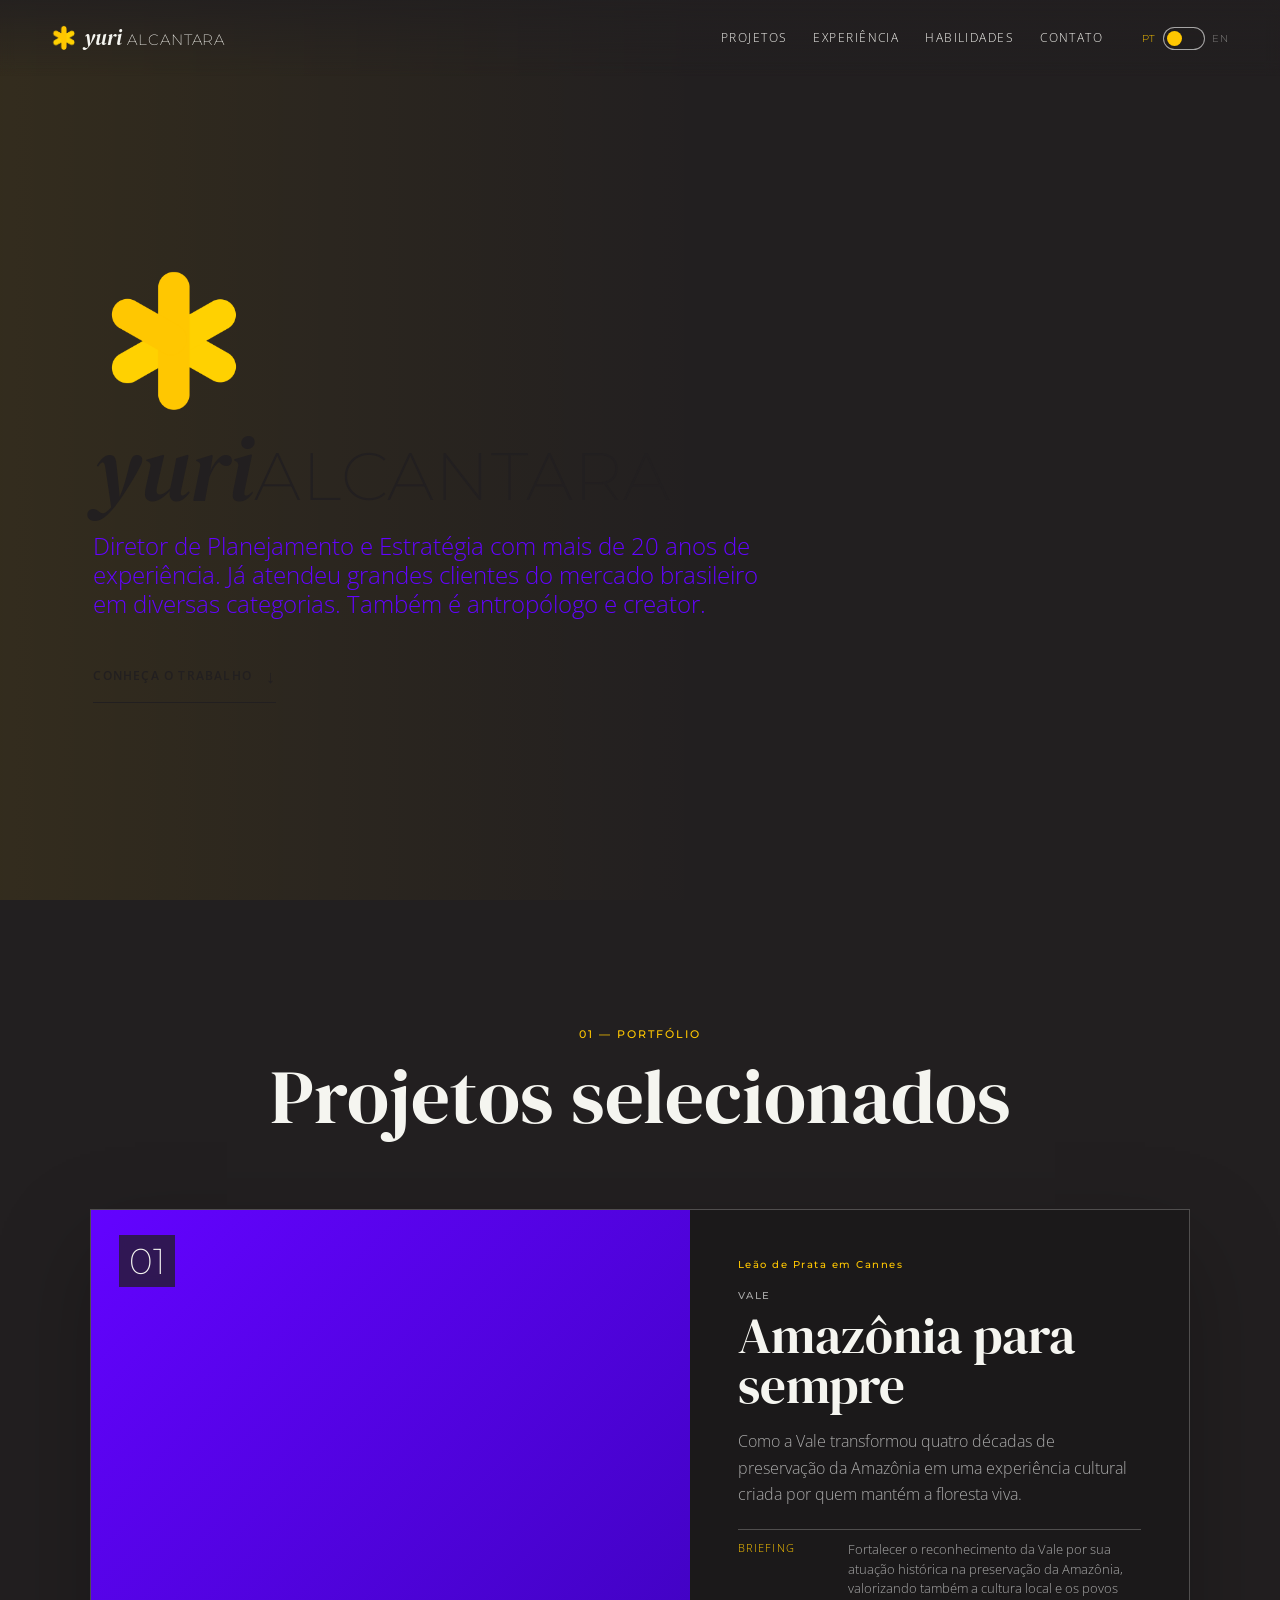
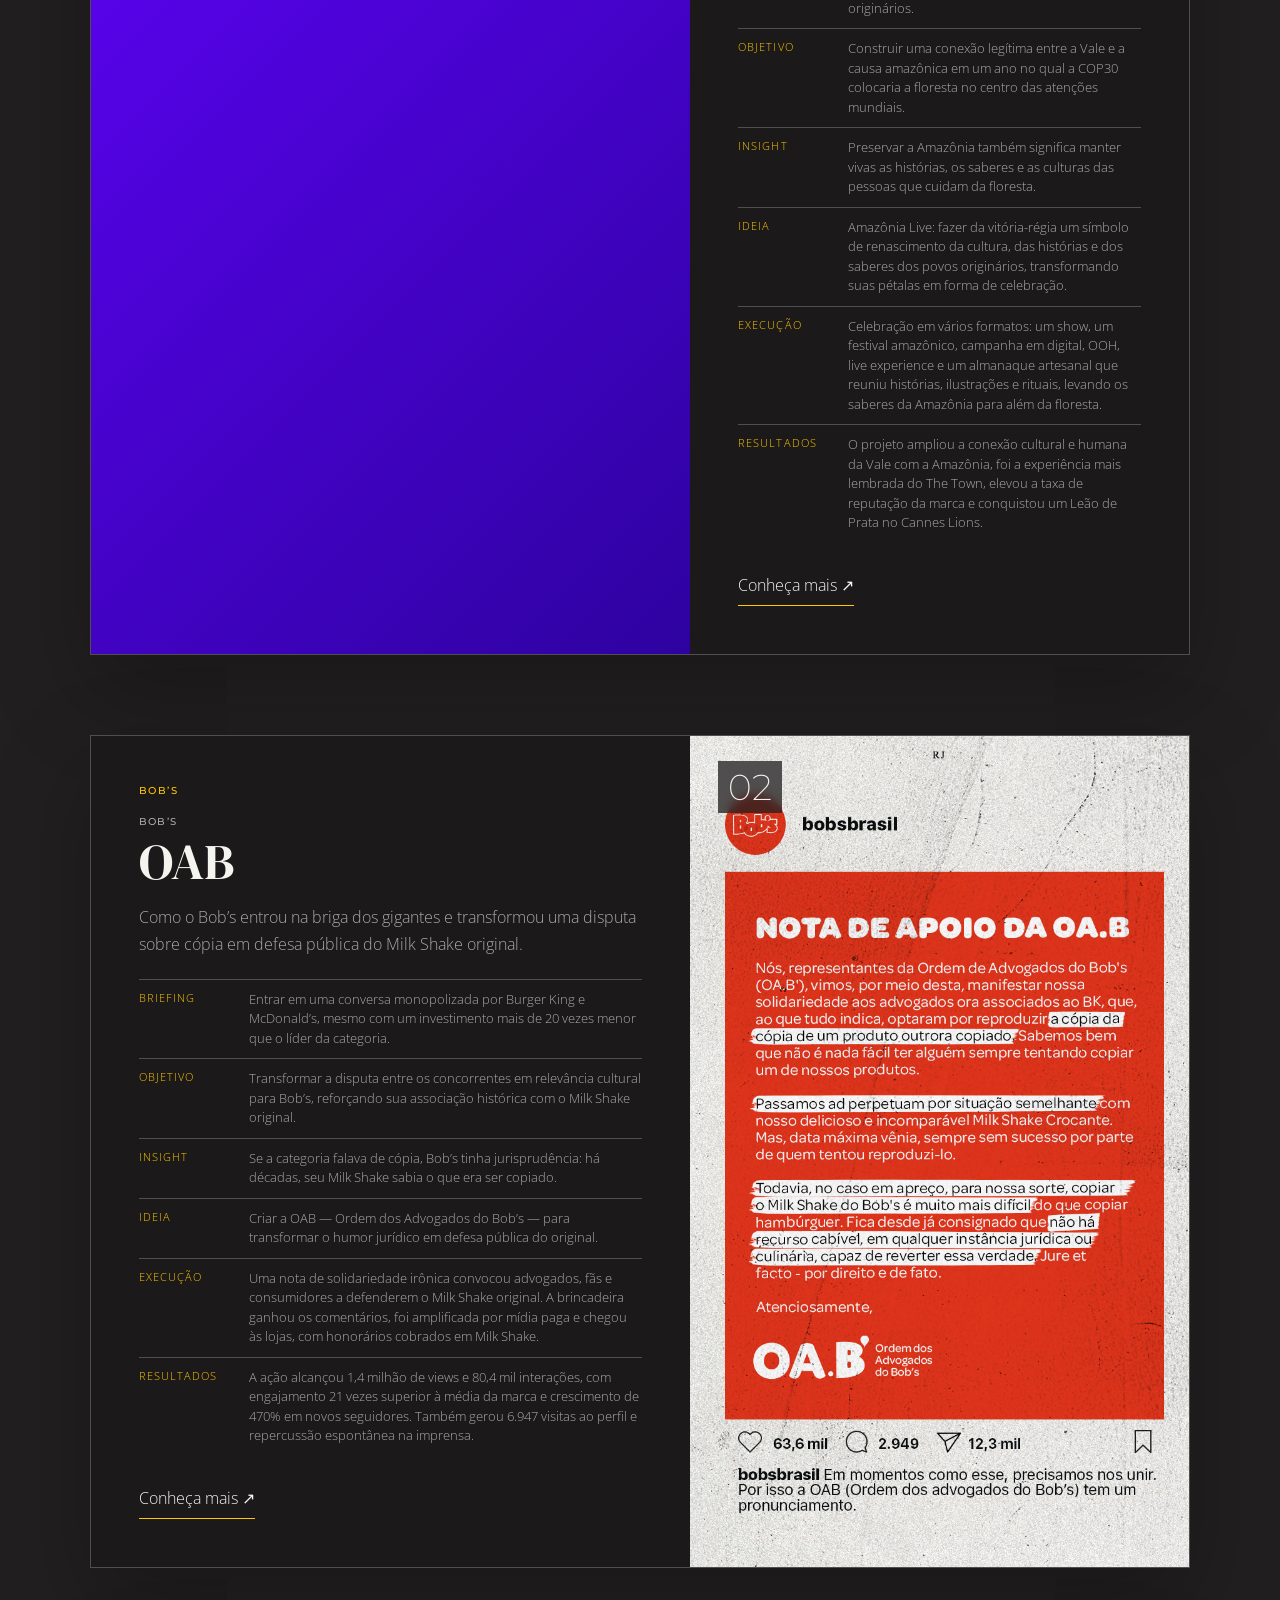
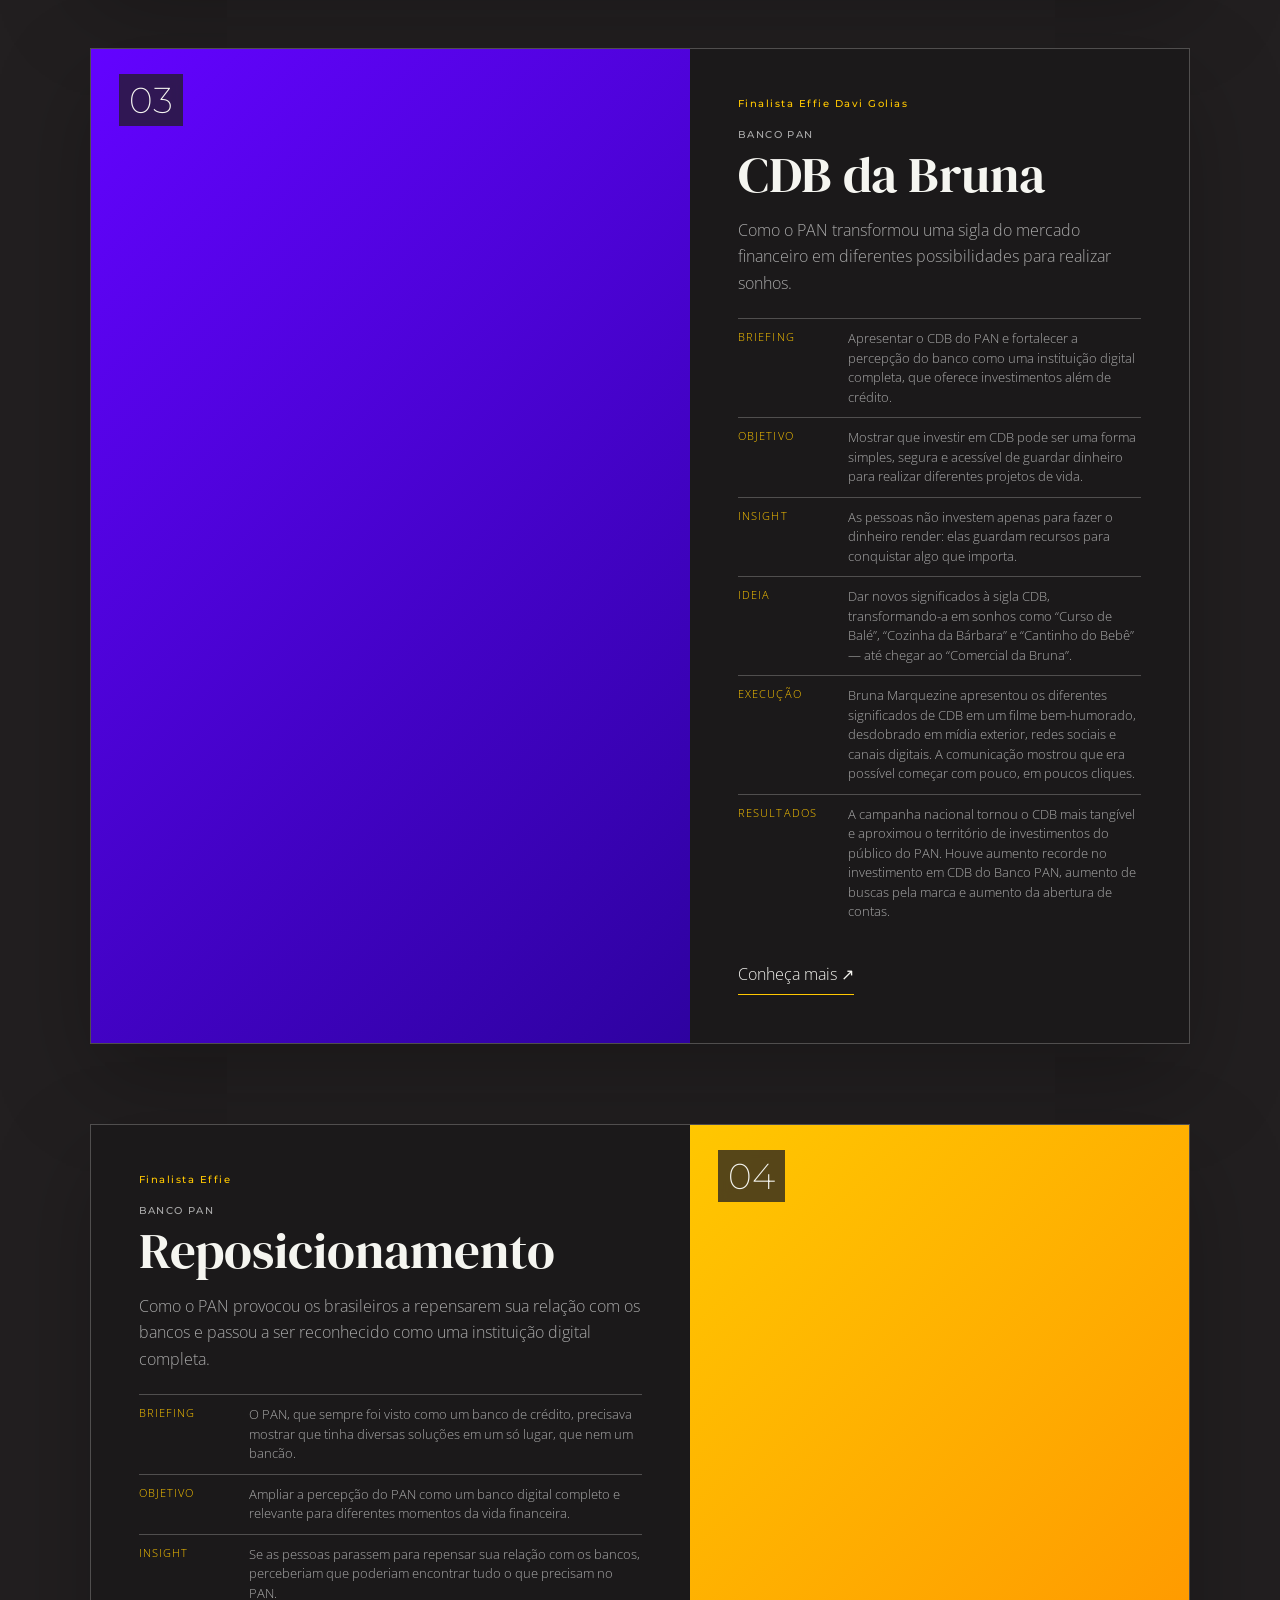
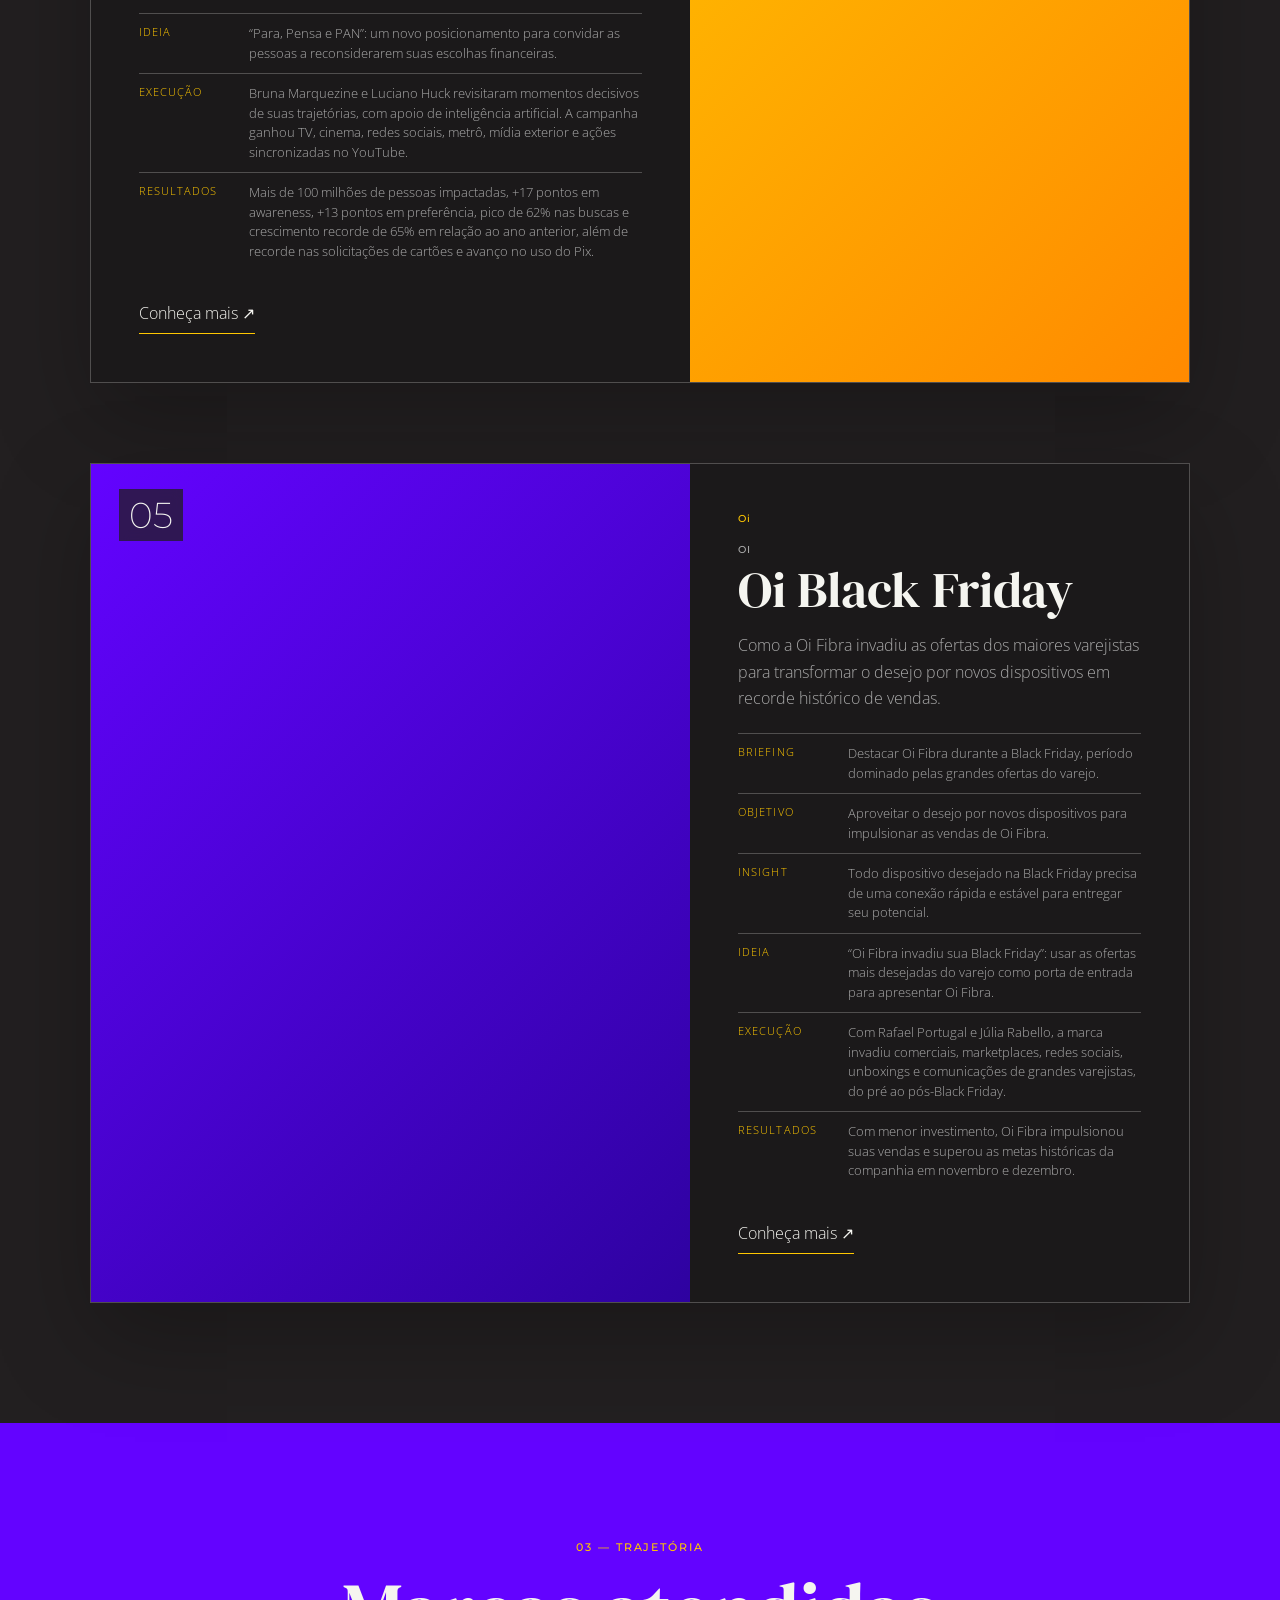
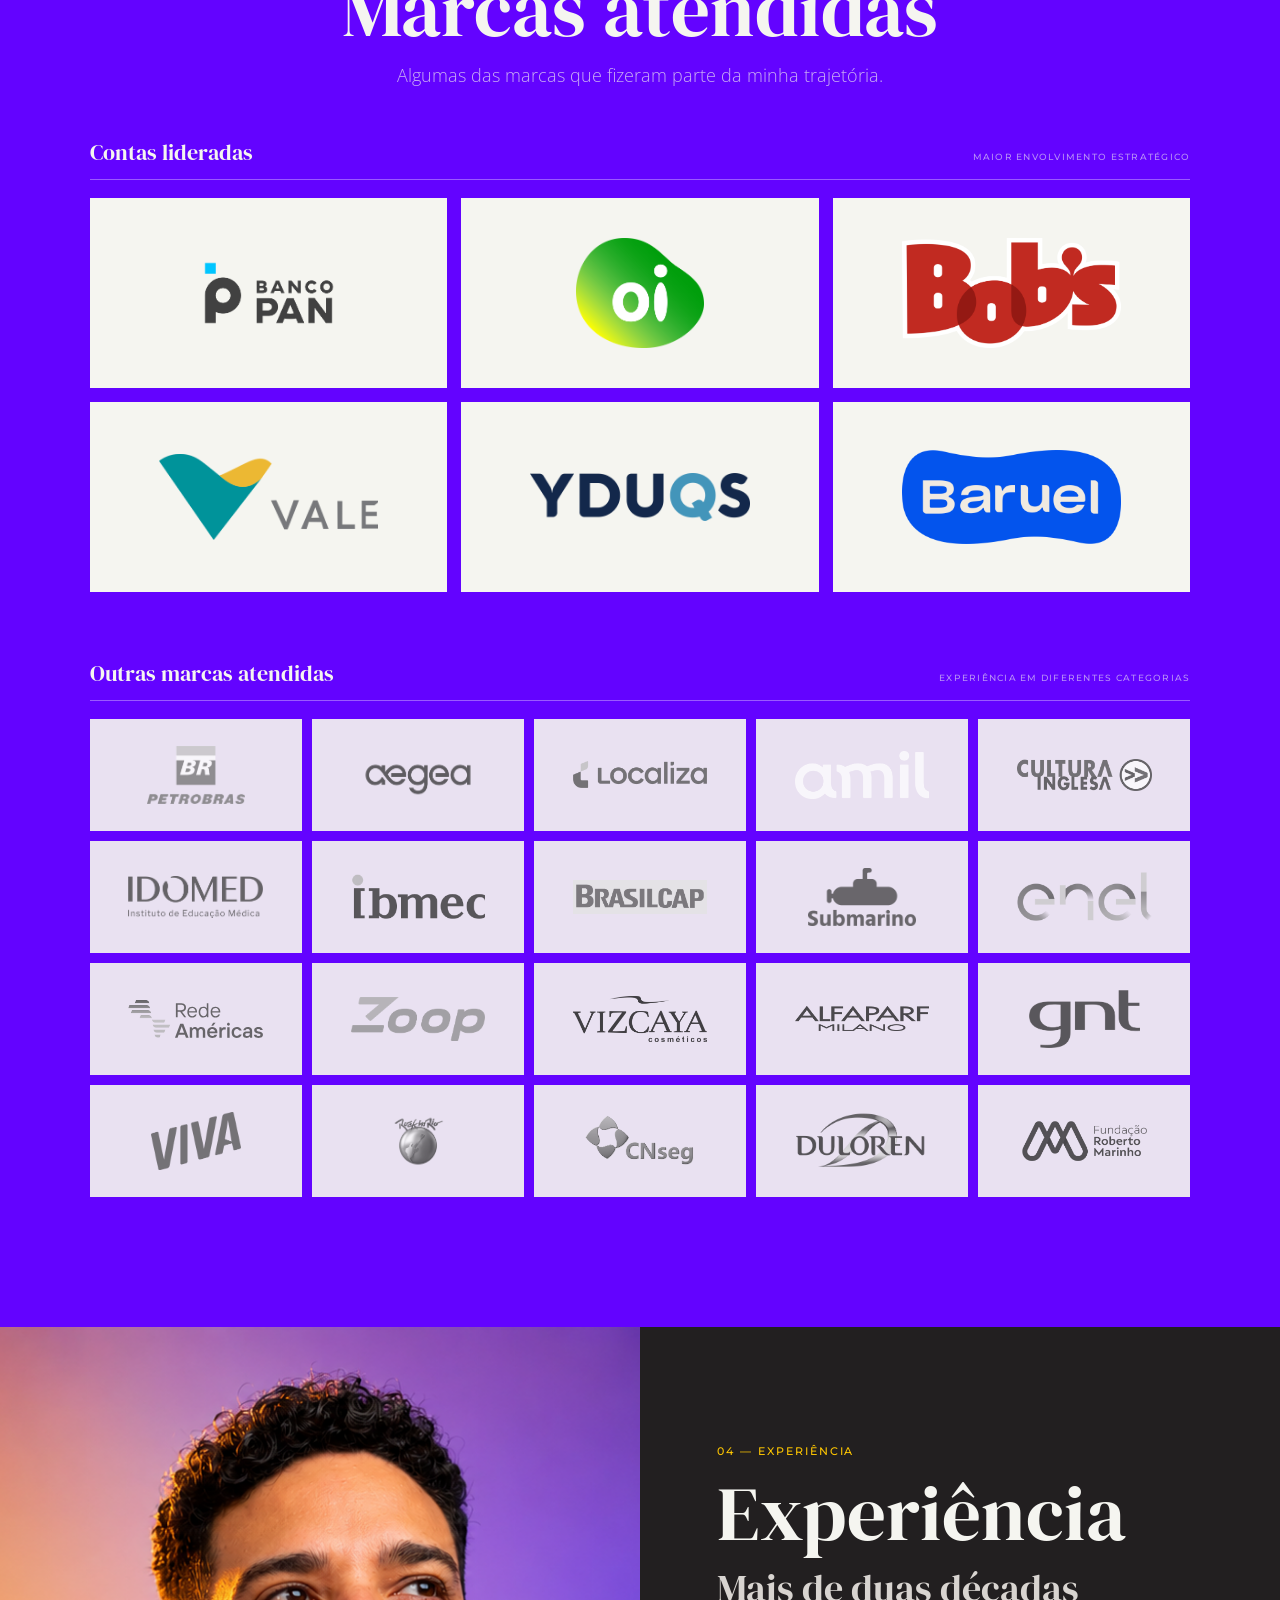
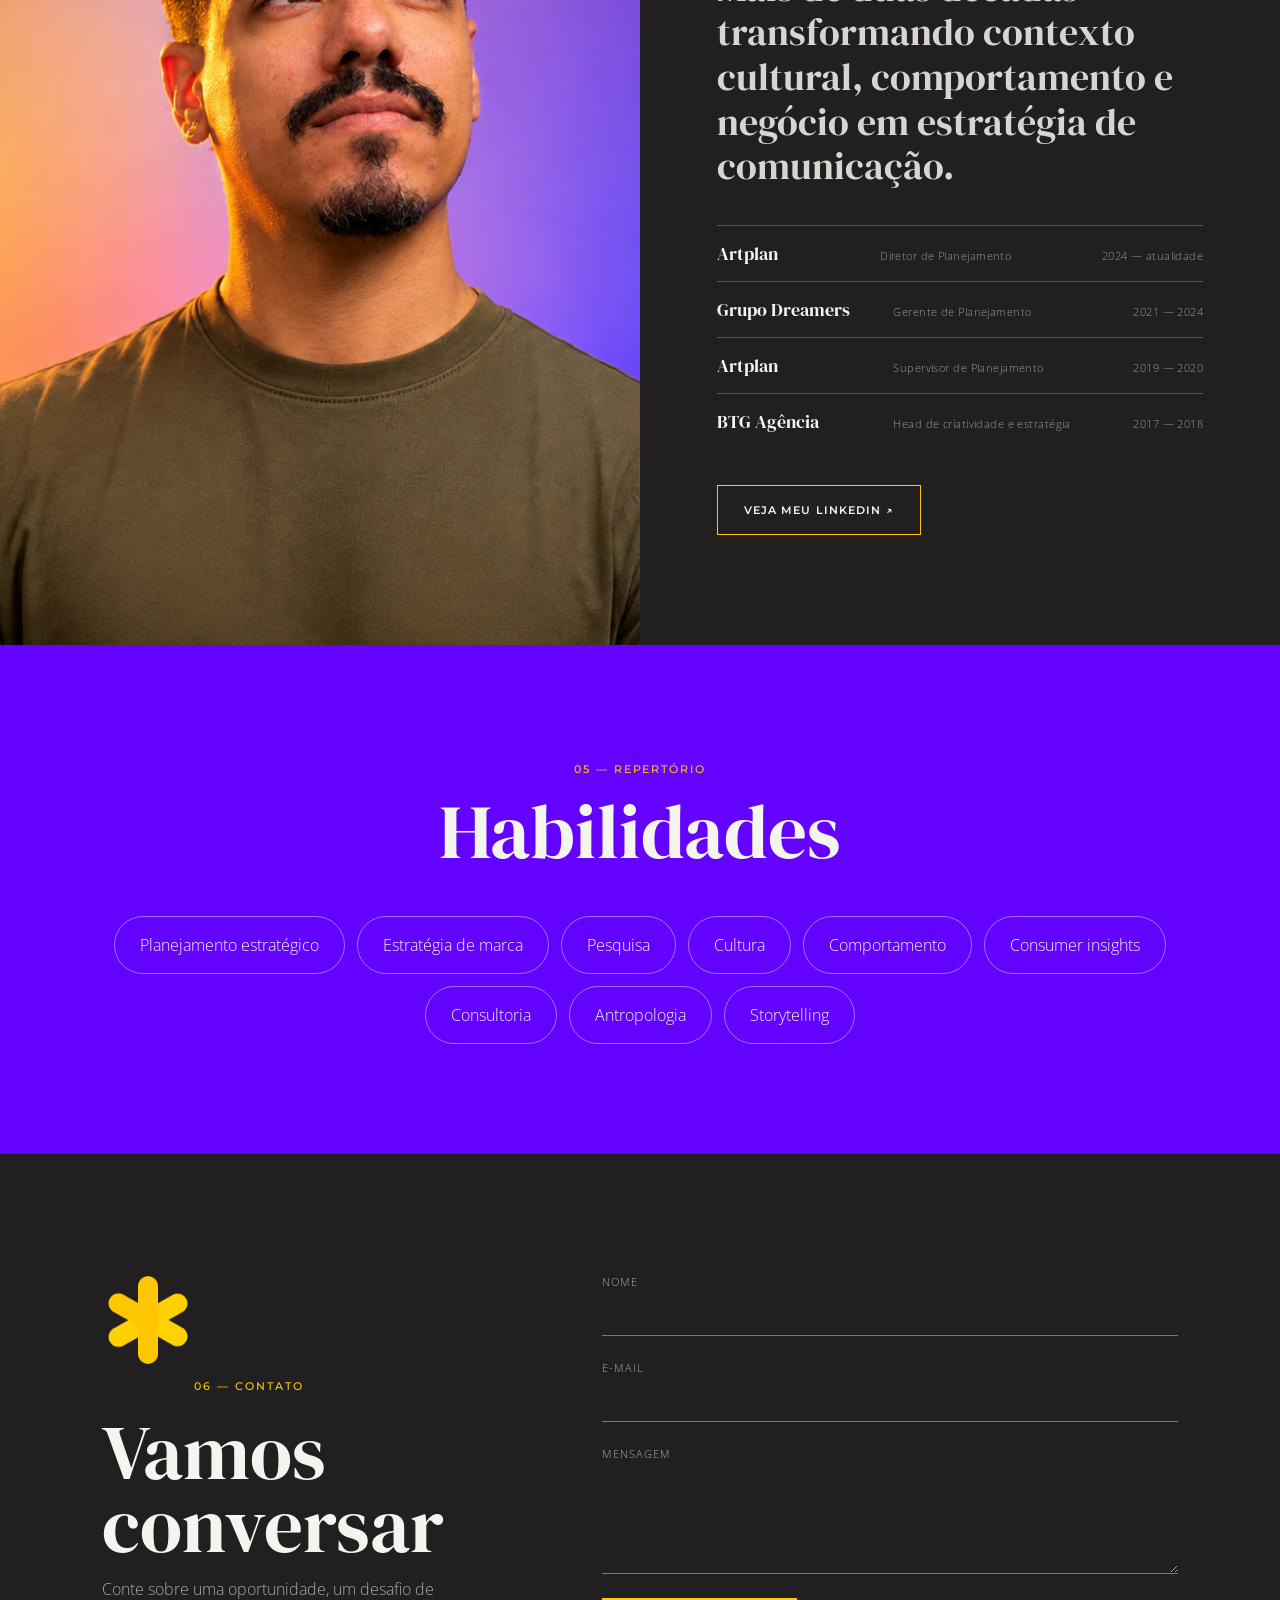
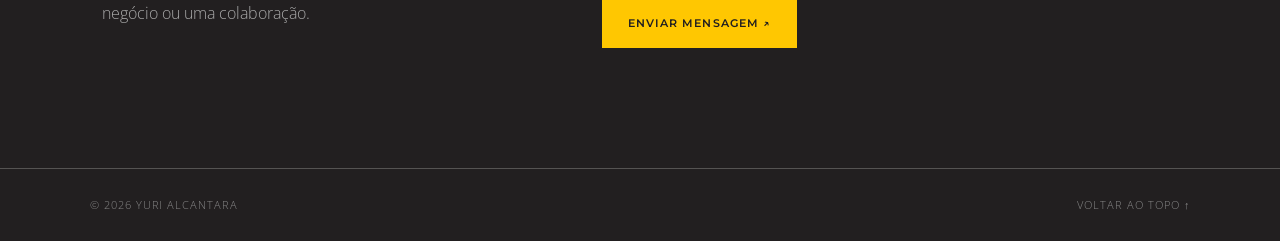
==== docs/index.html @ 5d14cdd8 "Publica portfolio de Yuri Alcantara" ====
<!doctype html>
<html lang="pt-BR">
  <head>
    <meta charset="UTF-8" />
    <meta name="viewport" content="width=device-width, initial-scale=1.0" />
    <meta name="description" content="Portfólio de Yuri Alcantara, Diretor de Planejamento e Estratégia." />
    <title>Yuri Alcantara — Planejamento e Estratégia</title>
    <script type="module" crossorigin src="./assets/index-vQzuR-Dr.js"></script>
    <link rel="stylesheet" crossorigin href="./assets/index-BN5CZ7SP.css">
  </head>
  <body>
    <div id="root"></div>
  </body>
</html>
---- docs/assets/index-BN5CZ7SP.css ----
@import "https://fonts.googleapis.com/css2?family=DM+Serif+Display:ital@0;1&family=Montserrat:wght@200;300;500&family=Open+Sans:wght@300;400;600&display=swap";@layer properties{@supports (((-webkit-hyphens:none)) and (not (margin-trim:inline))) or ((-moz-orient:inline) and (not (color:rgb(from red r g b)))){*,:before,:after,::backdrop{--tw-rotate-x:initial;--tw-rotate-y:initial;--tw-rotate-z:initial;--tw-skew-x:initial;--tw-skew-y:initial}}}@layer theme{:root,:host{--font-sans:ui-sans-serif, system-ui, sans-serif, "Apple Color Emoji", "Segoe UI Emoji", "Segoe UI Symbol", "Noto Color Emoji";--font-mono:ui-monospace, SFMono-Regular, Menlo, Monaco, Consolas, "Liberation Mono", "Courier New", monospace;--spacing:.25rem;--default-font-family:var(--font-sans);--default-mono-font-family:var(--font-mono)}}@layer base{*,:after,:before,::backdrop{box-sizing:border-box;border:0 solid;margin:0;padding:0}::file-selector-button{box-sizing:border-box;border:0 solid;margin:0;padding:0}html,:host{-webkit-text-size-adjust:100%;tab-size:4;line-height:1.5;font-family:var(--default-font-family,ui-sans-serif, system-ui, sans-serif, "Apple Color Emoji", "Segoe UI Emoji", "Segoe UI Symbol", "Noto Color Emoji");font-feature-settings:var(--default-font-feature-settings,normal);font-variation-settings:var(--default-font-variation-settings,normal);-webkit-tap-highlight-color:transparent}hr{height:0;color:inherit;border-top-width:1px}abbr:where([title]){-webkit-text-decoration:underline dotted;text-decoration:underline dotted}h1,h2,h3,h4,h5,h6{font-size:inherit;font-weight:inherit}a{color:inherit;-webkit-text-decoration:inherit;-webkit-text-decoration:inherit;-webkit-text-decoration:inherit;-webkit-text-decoration:inherit;text-decoration:inherit}b,strong{font-weight:bolder}code,kbd,samp,pre{font-family:var(--default-mono-font-family,ui-monospace, SFMono-Regular, Menlo, Monaco, Consolas, "Liberation Mono", "Courier New", monospace);font-feature-settings:var(--default-mono-font-feature-settings,normal);font-variation-settings:var(--default-mono-font-variation-settings,normal);font-size:1em}small{font-size:80%}sub,sup{vertical-align:baseline;font-size:75%;line-height:0;position:relative}sub{bottom:-.25em}sup{top:-.5em}table{text-indent:0;border-color:inherit;border-collapse:collapse}:-moz-focusring{outline:auto}progress{vertical-align:baseline}summary{display:list-item}ol,ul,menu{list-style:none}img,svg,video,canvas,audio,iframe,embed,object{vertical-align:middle;display:block}img,video{max-width:100%;height:auto}button,input,select,optgroup,textarea{font:inherit;font-feature-settings:inherit;font-variation-settings:inherit;letter-spacing:inherit;color:inherit;opacity:1;background-color:#0000;border-radius:0}::file-selector-button{font:inherit;font-feature-settings:inherit;font-variation-settings:inherit;letter-spacing:inherit;color:inherit;opacity:1;background-color:#0000;border-radius:0}:where(select:is([multiple],[size])) optgroup{font-weight:bolder}:where(select:is([multiple],[size])) optgroup option{padding-inline-start:20px}::file-selector-button{margin-inline-end:4px}::placeholder{opacity:1}@supports (not ((-webkit-appearance:-apple-pay-button))) or (contain-intrinsic-size:1px){::placeholder{color:currentColor}@supports (color:color-mix(in lab, red, red)){::placeholder{color:color-mix(in oklab, currentcolor 50%, transparent)}}}textarea{resize:vertical}::-webkit-search-decoration{-webkit-appearance:none}::-webkit-date-and-time-value{min-height:1lh;text-align:inherit}::-webkit-datetime-edit{display:inline-flex}::-webkit-datetime-edit-fields-wrapper{padding:0}::-webkit-datetime-edit{padding-block:0}::-webkit-datetime-edit-year-field{padding-block:0}::-webkit-datetime-edit-month-field{padding-block:0}::-webkit-datetime-edit-day-field{padding-block:0}::-webkit-datetime-edit-hour-field{padding-block:0}::-webkit-datetime-edit-minute-field{padding-block:0}::-webkit-datetime-edit-second-field{padding-block:0}::-webkit-datetime-edit-millisecond-field{padding-block:0}::-webkit-datetime-edit-meridiem-field{padding-block:0}::-webkit-calendar-picker-indicator{line-height:1}:-moz-ui-invalid{box-shadow:none}button,input:where([type=button],[type=reset],[type=submit]){appearance:button}::file-selector-button{appearance:button}::-webkit-inner-spin-button{height:auto}::-webkit-outer-spin-button{height:auto}[hidden]:where(:not([hidden=until-found])){display:none!important}}@layer components;@layer utilities{.relative{position:relative}.start{inset-inline-start:var(--spacing)}.contents{display:contents}.hidden{display:none}.table{display:table}.grow{flex-grow:1}.transform{transform:var(--tw-rotate-x,) var(--tw-rotate-y,) var(--tw-rotate-z,) var(--tw-skew-x,) var(--tw-skew-y,)}}:root{--violet:#6303ff;--ink:#221f20;--yellow:#ffc701;--gold:#ffd101;--cream:#f5f5f0;--line:#f5f5f03d}*{box-sizing:border-box}html{scroll-behavior:smooth}body{background:var(--ink);color:var(--cream);margin:0;font-family:Open Sans,sans-serif;font-weight:300}button,input,textarea{font:inherit}a{color:inherit;text-decoration:none}.site-header{z-index:30;-webkit-backdrop-filter:blur(7px);backdrop-filter:blur(7px);background:linear-gradient(#221f20d1,#0000);align-items:center;gap:3vw;height:76px;padding:0 4vw;display:flex;position:fixed;top:0;left:0;right:0}.mini-brand{align-items:baseline;gap:8px;margin-right:auto;display:flex}.mark-crop{flex:none;display:inline-block;position:relative;overflow:visible}.mark-crop img{object-fit:contain;width:225%;max-width:none;height:225%;position:absolute;top:50%;left:50%;transform:translate(-50%,-50%)}.mini-brand .mark-crop{align-self:center;width:25px;height:25px}.mini-brand span{font-family:DM Serif Display,serif;font-size:21px;font-style:italic}.mini-brand b{letter-spacing:.06em;font-family:Montserrat,sans-serif;font-size:15px;font-style:normal;font-weight:200}nav{text-transform:uppercase;letter-spacing:.12em;gap:26px;font-size:12px;display:flex}nav a:hover{color:var(--yellow)}.language-toggle{letter-spacing:.08em;align-items:center;gap:7px;font-family:Montserrat;font-size:10px;display:flex}.language-toggle span{opacity:.45}.language-toggle span.active{opacity:1;color:var(--yellow)}.language-toggle button{cursor:pointer;background:#221f204d;border:1px solid #fff9;border-radius:20px;width:42px;height:23px;padding:3px}.language-toggle i{background:var(--yellow);border-radius:50%;width:15px;height:15px;transition:transform .25s;display:block}.language-toggle button.switched i{transform:translate(18px)}.hero{align-items:center;min-height:100svh;display:flex;position:relative;overflow:hidden}.hero-image{background:url(./yuri-hero.png) 50%/cover no-repeat;position:absolute;inset:0;transform:scale(1.01)}.hero-shade{background:linear-gradient(90deg,#ffc70114,#0000 55%),linear-gradient(#0000 60%,#221f201f);position:absolute;inset:0}.hero-content{z-index:2;width:min(700px,54vw);color:var(--ink);margin-left:7.3vw;padding-top:7vh;position:relative}.hero-mark{width:145px;height:145px;margin:8px 0 14px 8px}h1{white-space:nowrap;align-items:baseline;margin:0;line-height:.8;display:flex}h1 em{font-family:DM Serif Display,serif;font-size:clamp(70px,7vw,108px);font-weight:400}h1 span{letter-spacing:.01em;font-family:Montserrat,sans-serif;font-size:clamp(50px,5.25vw,80px);font-weight:200}.hero-content>p{color:var(--violet);max-width:700px;margin:26px 0 32px;font-size:clamp(18px,1.9vw,30px);line-height:1.2}.scroll-cue{border-bottom:1px solid var(--ink);text-transform:uppercase;letter-spacing:.1em;align-items:center;gap:14px;padding:12px 0;font-size:12px;font-weight:600;display:inline-flex}.scroll-cue b{font-size:18px}.projects-section,.archive-section{background:var(--ink);padding:120px 7vw;position:relative}.projects-section:before{content:"";filter:grayscale()blur(15px);opacity:.12;background:url(./yuri-hero.png) 50%/cover no-repeat;height:52vh;position:absolute;inset:-10vh 0 auto;-webkit-mask-image:linear-gradient(#000,#0000);mask-image:linear-gradient(#000,#0000)}.section-heading{text-align:center;max-width:760px;margin:0 auto 76px;position:relative}.section-heading.compact{margin-bottom:48px}.section-heading.light{color:var(--cream)}.eyebrow{color:var(--yellow);letter-spacing:.18em;font:500 11px/1 Montserrat}h2{margin:16px 0;font-family:DM Serif Display,serif;font-size:clamp(48px,6vw,88px);font-weight:400;line-height:.95}.section-heading p{color:#f5f5f0a3;font-size:18px}.featured-list{gap:80px;max-width:1280px;margin:auto;display:grid;position:relative}.featured-card{border:1px solid var(--line);background:#1b191a;grid-template-columns:1.2fr 1fr;min-height:540px;display:grid;box-shadow:0 36px 90px #00000040}.featured-card:nth-child(2n) .case-video{order:2}.featured-card:nth-child(2n) .project-summary{order:1}.translation-notice{width:max-content;max-width:86vw;color:var(--yellow);letter-spacing:.14em;margin:-50px auto 48px;font:500 10px Montserrat;position:relative}.case-video{background:linear-gradient(135deg,var(--violet),#2e02a0);min-height:540px;position:relative;overflow:hidden}.yellow .case-video{background:linear-gradient(135deg,var(--yellow),#ff8a00)}.case-video iframe{border:0;width:100%;height:100%;min-height:540px}.case-cover{object-fit:cover;width:100%;height:100%;min-height:540px;display:block}.case-video .project-number{z-index:2;color:var(--cream);-webkit-backdrop-filter:blur(5px);backdrop-filter:blur(5px);background:#221f20c2;padding:4px 10px}.video-placeholder{color:var(--cream);cursor:pointer;background:linear-gradient(135deg,var(--violet),#2e02a0);border:0;position:relative;overflow:hidden}.yellow .video-placeholder{background:linear-gradient(135deg,var(--yellow),#ff8a00);color:var(--ink)}.cream .video-placeholder{background:linear-gradient(135deg,var(--cream),#a69da0);color:var(--ink)}.video-placeholder:after{content:"";opacity:.12;mix-blend-mode:overlay;background:repeating-radial-gradient(circle at 0 0,#0000 0 2px,#fff 3px 4px);position:absolute;inset:0}.project-number{font:200 36px Montserrat;position:absolute;top:25px;left:28px}.play{border:1px solid;border-radius:50%;place-items:center;width:72px;height:72px;margin:auto;padding-left:5px;display:grid}.video-placeholder small{letter-spacing:.14em;position:absolute;bottom:26px;left:28px}.project-summary{flex-direction:column;justify-content:center;padding:48px;display:flex}.draft-label{color:var(--yellow);letter-spacing:.15em;font:500 10px Montserrat}.client-name{color:#aaa;letter-spacing:.14em;text-transform:uppercase;margin-top:18px;font:500 10px Montserrat}.project-summary h3{margin:8px 0 18px;font:400 clamp(36px,4vw,60px)/.98 DM Serif Display}.project-summary>p{color:#aaa;line-height:1.65}dl{margin:22px 0}dl div{border-top:1px solid var(--line);grid-template-columns:110px 1fr;padding:10px 0;display:grid}dt{color:var(--yellow);text-transform:uppercase;letter-spacing:.1em;font-size:11px}dd{color:#aaa;margin:0;font-size:13px}.text-link{border:0;border-bottom:1px solid var(--yellow);color:var(--cream);cursor:pointer;background:0 0;align-self:flex-start;padding:8px 0}.archive-section{background:var(--cream);color:var(--ink)}.archive-section .section-heading p{color:#6d686a}.project-grid{grid-template-columns:repeat(3,1fr);gap:32px 22px;max-width:1280px;margin:auto;display:grid}.project-tile{text-align:left;cursor:pointer;color:var(--ink);background:0 0;border:0;padding:0}.tile-art{aspect-ratio:4/3;background:var(--violet);display:block;overflow:hidden}.tile-art img{object-fit:cover;filter:grayscale();opacity:.5;width:100%;height:100%;transition:all .5s}.project-tile:hover img{filter:none;opacity:1;transform:scale(1.04)}.project-tile small{color:var(--violet);letter-spacing:.1em;margin:16px 0 5px;font-size:10px;display:block}.project-tile strong{font:400 30px DM Serif Display;display:block}.project-tile>span:last-child{margin-top:12px;font-size:12px;display:block}.project-tile.pending{cursor:default}.brands-section{background:var(--violet);padding:110px 7vw 130px}.brands-section .section-heading p{color:#f5f5f0b3}.brand-tier{max-width:1180px;margin:0 auto}.secondary-tier{margin-top:66px}.tier-heading{border-bottom:1px solid #ffffff59;justify-content:space-between;align-items:baseline;margin-bottom:18px;padding-bottom:12px;display:flex}.tier-heading span{font:400 22px DM Serif Display}.tier-heading small{opacity:.58;letter-spacing:.14em;text-transform:uppercase;font:500 9px Montserrat}.primary-brand-grid{grid-template-columns:repeat(3,1fr);gap:14px;display:grid}.secondary-brand-grid{grid-template-columns:repeat(5,1fr);gap:10px;display:grid}.brand-card{background:var(--cream);place-items:center;display:grid;overflow:hidden}.brand-card img{object-fit:contain;width:100%;height:100%;display:block}.primary-brand{min-height:190px;padding:38px}.primary-brand img{max-width:78%;max-height:110px}.secondary-brand{background:#f5f5f0eb;min-height:112px;padding:24px}.secondary-brand img{filter:grayscale();opacity:.72;max-width:82%;max-height:58px;transition:all .25s}.secondary-brand:hover img{filter:none;opacity:1}.profile-section{grid-template-columns:1fr 1fr;min-height:800px;display:grid}.profile-photo{overflow:hidden}.profile-photo img{object-fit:cover;width:100%;height:100%}.profile-copy{align-self:center;padding:110px 6vw}.large-copy{color:#d8d4d0;font:400 clamp(28px,3vw,46px)/1.16 DM Serif Display}.experience-list{margin:36px 0;display:grid}.experience-list article{border-top:1px solid var(--line);grid-template-columns:1fr 1.4fr auto;align-items:baseline;gap:18px;padding:15px 0;display:grid}.experience-list strong{font:400 18px DM Serif Display}.experience-list span,.experience-list time{color:#999;letter-spacing:.04em;font-size:11px}.button{border:1px solid var(--yellow);background:var(--yellow);min-height:50px;color:var(--ink);text-transform:uppercase;letter-spacing:.1em;cursor:pointer;justify-content:center;align-items:center;padding:0 26px;font:600 11px Montserrat;display:inline-flex}.button.secondary{color:var(--cream);background:0 0}.skills-section{background:var(--violet);padding:110px 7vw}.skill-cloud{flex-wrap:wrap;justify-content:center;gap:12px;max-width:1100px;margin:auto;display:flex}.skill-cloud span{border:1px solid #ffffff6b;border-radius:100px;padding:16px 25px;font-size:16px}.contact-section{grid-template-columns:.8fr 1.2fr;gap:9vw;padding:120px 8vw;display:grid}.contact-mark{width:92px;height:92px;margin-bottom:24px}.contact-intro h2{margin-top:20px}.contact-intro p{color:#aaa;max-width:420px}.contact-section form{gap:24px;display:grid}.contact-section label{color:#aaa;text-transform:uppercase;letter-spacing:.1em;gap:8px;font-size:11px;display:grid}.contact-section input,.contact-section textarea{color:var(--cream);resize:vertical;background:0 0;border:0;border-bottom:1px solid #777;outline:none;padding:10px 0}.contact-section input:focus,.contact-section textarea:focus{border-color:var(--yellow)}.contact-section .button{border:0;justify-self:start}footer{border-top:1px solid var(--line);color:#888;text-transform:uppercase;letter-spacing:.09em;justify-content:space-between;padding:28px 7vw;font-size:11px;display:flex}.modal-backdrop{z-index:100;-webkit-backdrop-filter:blur(15px)grayscale(.6);backdrop-filter:blur(15px)grayscale(.6);background:#141214ad;place-items:center;padding:4vw;display:grid;position:fixed;inset:0}.noise{opacity:.13;pointer-events:none;background-image:url("data:image/svg+xml,%3Csvg viewBox='0 0 180 180' xmlns='http://www.w3.org/2000/svg'%3E%3Cfilter id='n'%3E%3CfeTurbulence type='fractalNoise' baseFrequency='.9' numOctaves='4' stitchTiles='stitch'/%3E%3C/filter%3E%3Crect width='100%25' height='100%25' filter='url(%23n)' opacity='.8'/%3E%3C/svg%3E");animation:.16s steps(2,end) infinite noise;position:absolute;inset:0}.project-modal{background:var(--ink);border:1px solid #ffffff59;grid-template-columns:1.2fr 1fr;width:min(1400px,94vw);max-height:90vh;display:grid;position:relative;overflow:auto;box-shadow:0 40px 120px #000}.modal-close{z-index:3;width:42px;height:42px;color:var(--cream);cursor:pointer;background:#221f20b3;border:0;border-radius:50%;font-size:30px;position:absolute;top:16px;right:20px}.modal-media{background:#000;min-height:70vh;position:relative}.modal-media iframe{border:0;width:100%;height:100%;min-height:70vh}.modal-case-image{object-fit:contain;background:#eeeae3;width:100%;height:100%;min-height:70vh;display:block}.carousel-controls{-webkit-backdrop-filter:blur(8px);backdrop-filter:blur(8px);color:var(--cream);background:#221f20d1;border:1px solid #ffffff59;align-items:center;gap:18px;padding:8px 12px;display:flex;position:absolute;bottom:22px;left:50%;transform:translate(-50%)}.carousel-controls button{width:38px;height:34px;color:var(--cream);cursor:pointer;background:0 0;border:0;font-size:20px}.carousel-controls span{letter-spacing:.12em;font:500 10px Montserrat}.modal-copy{padding:70px 55px}.modal-copy h2{margin-top:8px;font-size:58px}.modal-copy>p{color:#aaa;line-height:1.7}@keyframes noise{0%{transform:translate(0)}25%{transform:translate(2%,-1%)}50%{transform:translate(-1%,2%)}75%{transform:translate(1%,1%)}}@media (width<=900px){nav{display:none}.hero-content{width:62vw;margin-left:5vw}.hero-mark{width:105px;height:105px}.featured-card,.profile-section,.contact-section,.project-modal{grid-template-columns:1fr}.featured-card:nth-child(2n) .case-video{order:0}.case-video,.case-video iframe,.case-cover{min-height:430px}.project-grid,.primary-brand-grid{grid-template-columns:repeat(2,1fr)}.secondary-brand-grid{grid-template-columns:repeat(3,1fr)}.profile-photo{height:70vh}.project-modal{max-height:92vh}.modal-media,.modal-media iframe,.modal-case-image{min-height:42vh}.modal-copy{padding:45px 35px}.experience-list article{grid-template-columns:1fr 1.3fr}.experience-list time{grid-column:2}}@media (width<=600px){.site-header{height:64px;padding:0 18px}.mini-brand>span:last-child{display:none}.mini-brand .mark-crop{width:27px;height:27px}.hero{align-items:flex-end}.hero-image{background-image:url(./yuri-portrait.png);background-position:58%}.hero-shade{background:linear-gradient(#ffc7010d 38%,#ffc701f5)}.hero-content{width:auto;margin:0;padding:0 22px 7vh}.hero-mark{width:84px;height:84px;margin:4px 0 10px 4px}h1{white-space:normal;flex-wrap:nowrap}h1 em{font-size:64px}h1 span{font-size:46px}.hero-content>p{max-width:92%;font-size:17px}.projects-section,.archive-section{padding:90px 20px}.section-heading{text-align:left;margin-bottom:48px}.translation-notice{margin:-28px 0 38px}.featured-list{gap:36px}.featured-card{min-height:auto}.case-video,.case-video iframe,.case-cover{min-height:300px}.project-summary{padding:32px 24px}.project-grid{grid-template-columns:1fr}.brands-section{padding:80px 22px}.tier-heading{gap:6px;display:grid}.primary-brand-grid,.secondary-brand-grid{grid-template-columns:1fr 1fr}.primary-brand{min-height:135px;padding:25px}.secondary-brand{min-height:92px;padding:18px}.profile-section{display:block}.profile-photo{height:58vh}.profile-copy{padding:75px 24px}.experience-list article{grid-template-columns:1fr}.experience-list time{grid-column:auto}.skills-section{padding:80px 22px}.skill-cloud{justify-content:flex-start}.contact-section{padding:85px 24px}footer{gap:30px;padding:24px}.modal-backdrop{padding:12px}.modal-copy h2{font-size:44px}dl div{grid-template-columns:90px 1fr}}@media (prefers-reduced-motion:reduce){html{scroll-behavior:auto}.noise{animation:none}*{transition:none!important}}@property --tw-rotate-x{syntax:"*";inherits:false}@property --tw-rotate-y{syntax:"*";inherits:false}@property --tw-rotate-z{syntax:"*";inherits:false}@property --tw-skew-x{syntax:"*";inherits:false}@property --tw-skew-y{syntax:"*";inherits:false}
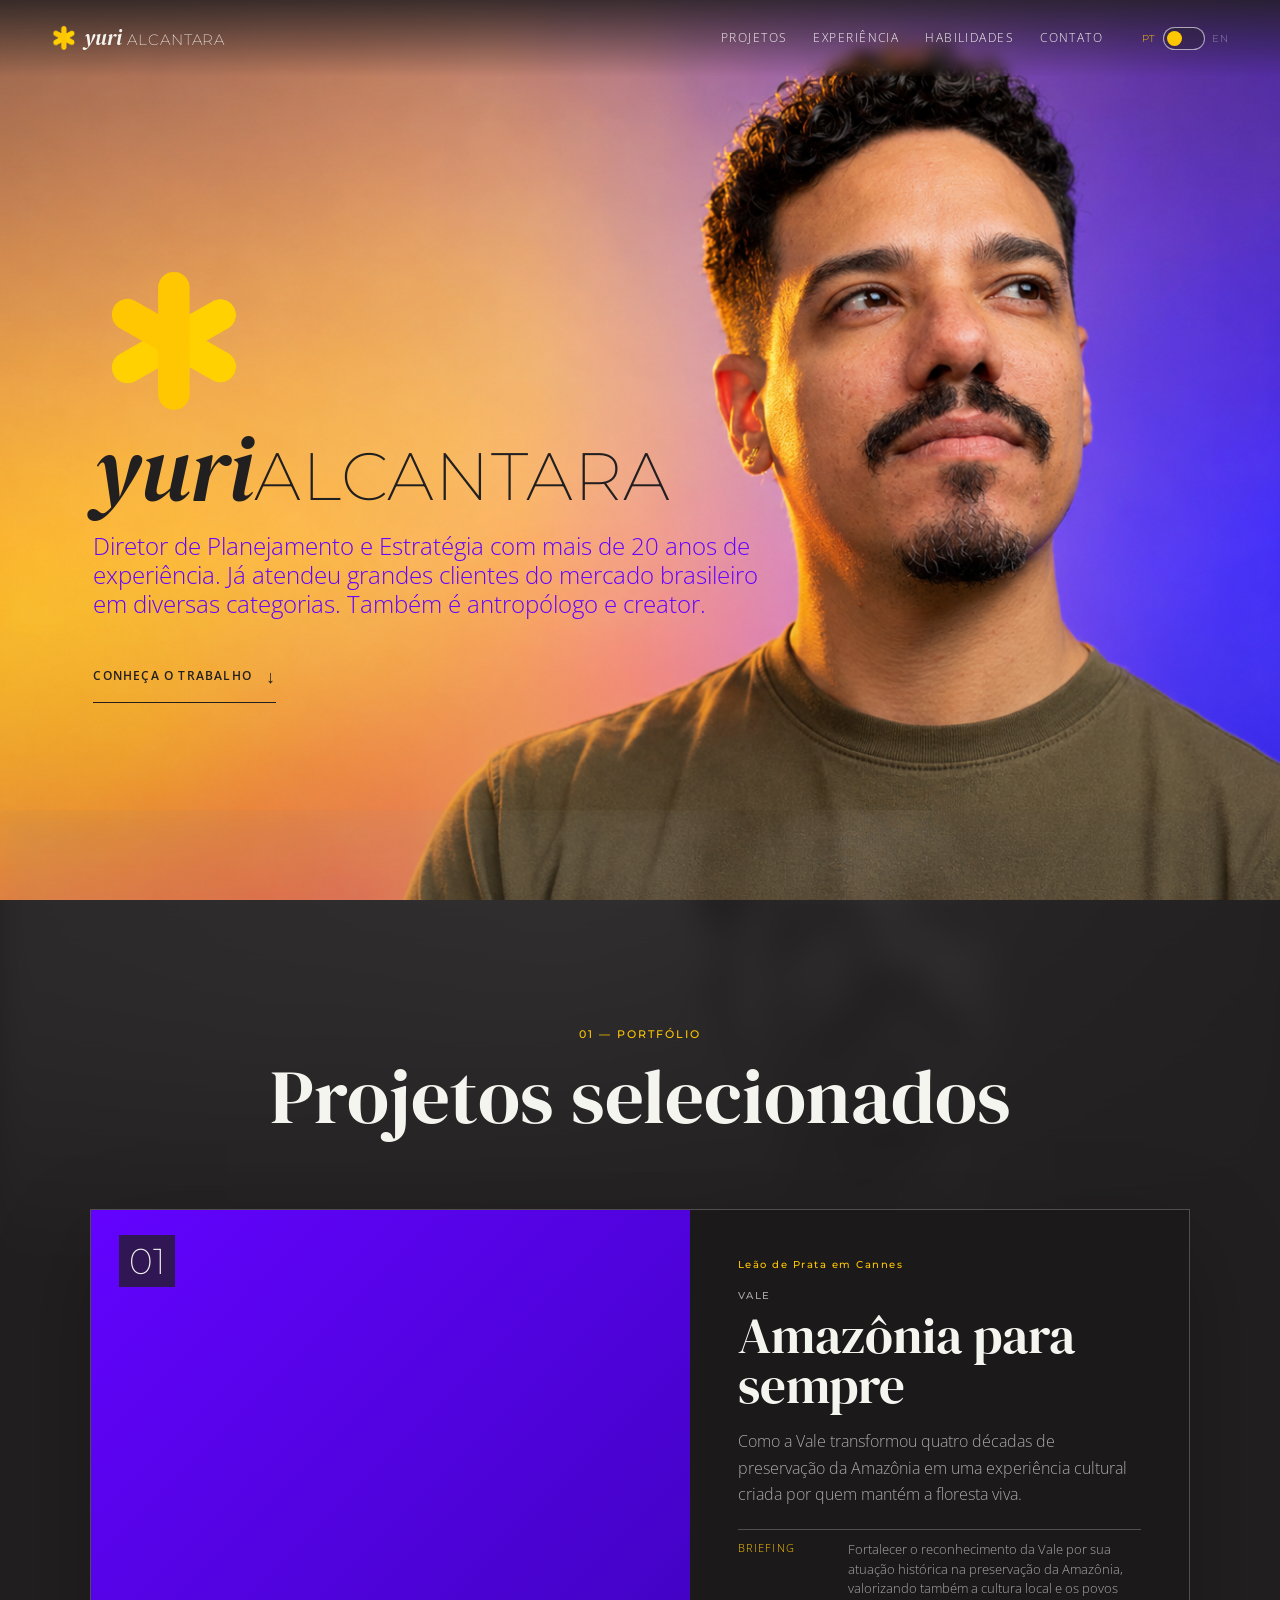
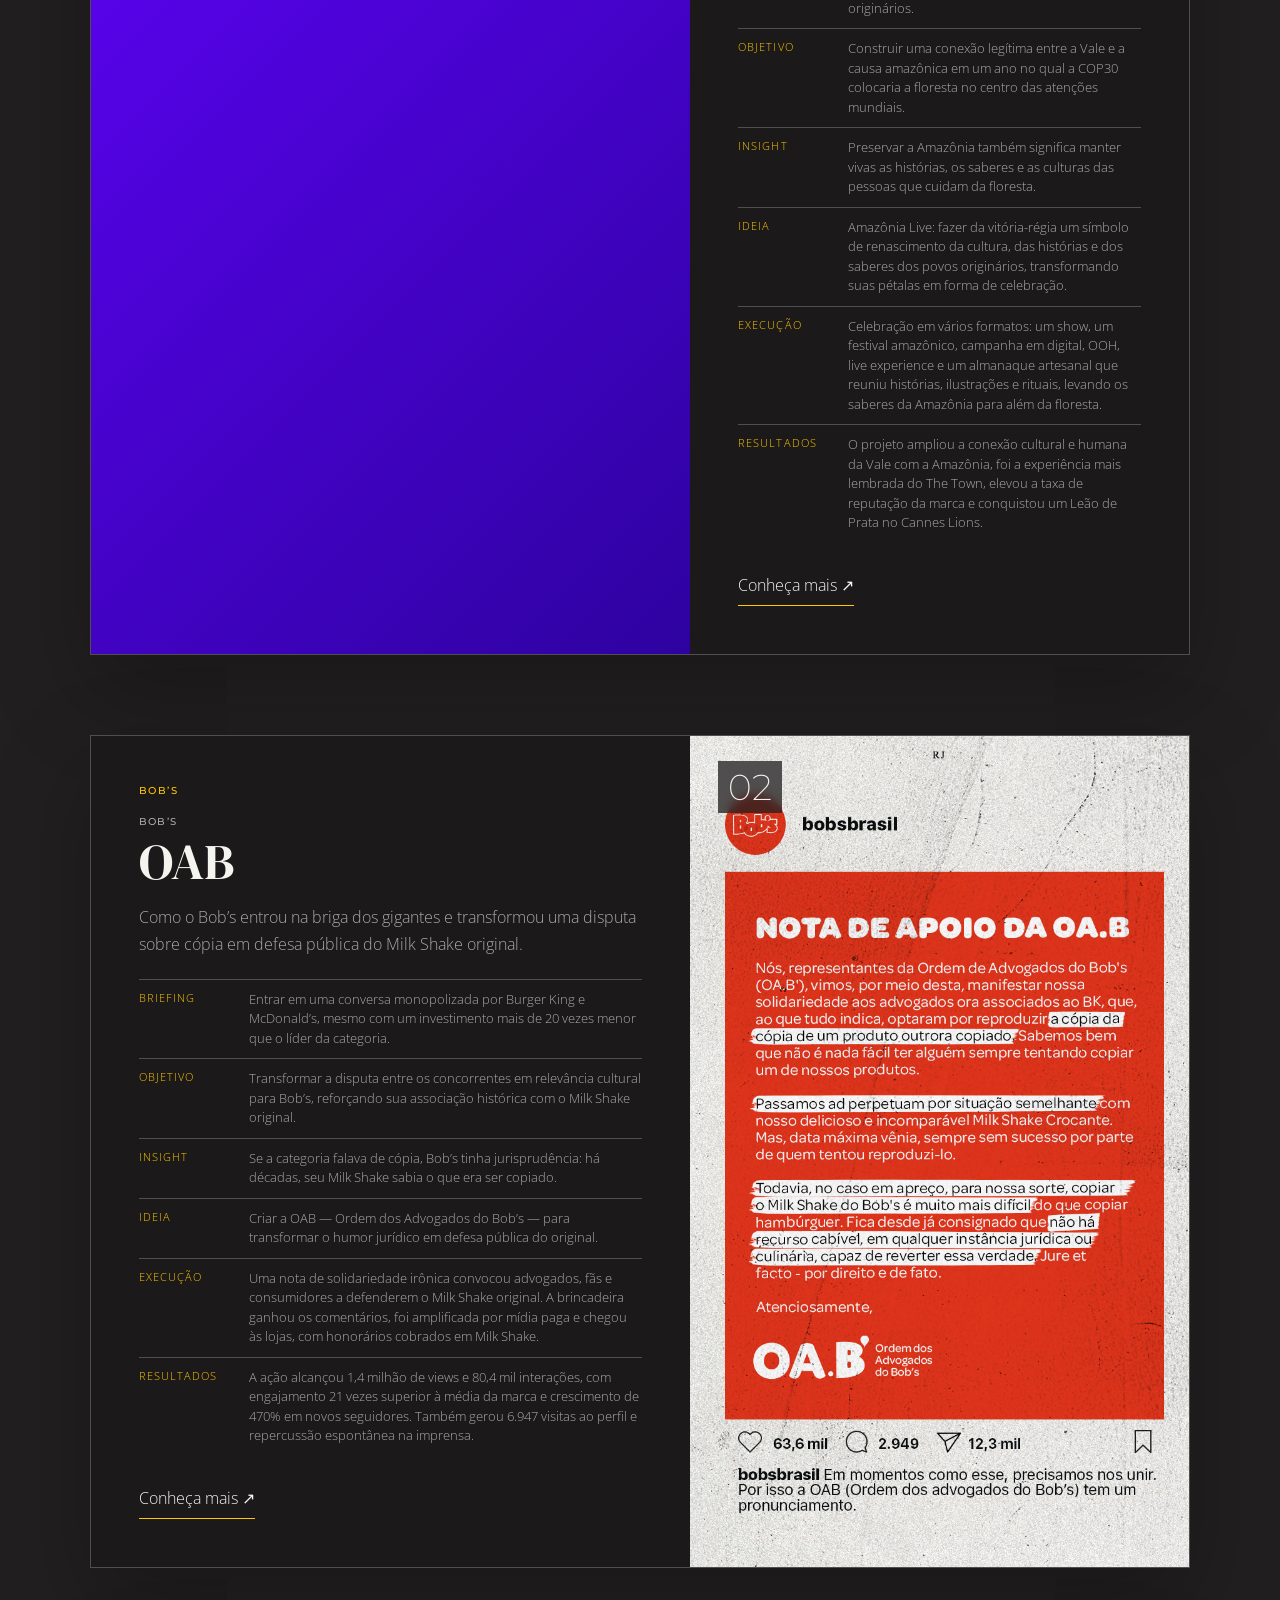
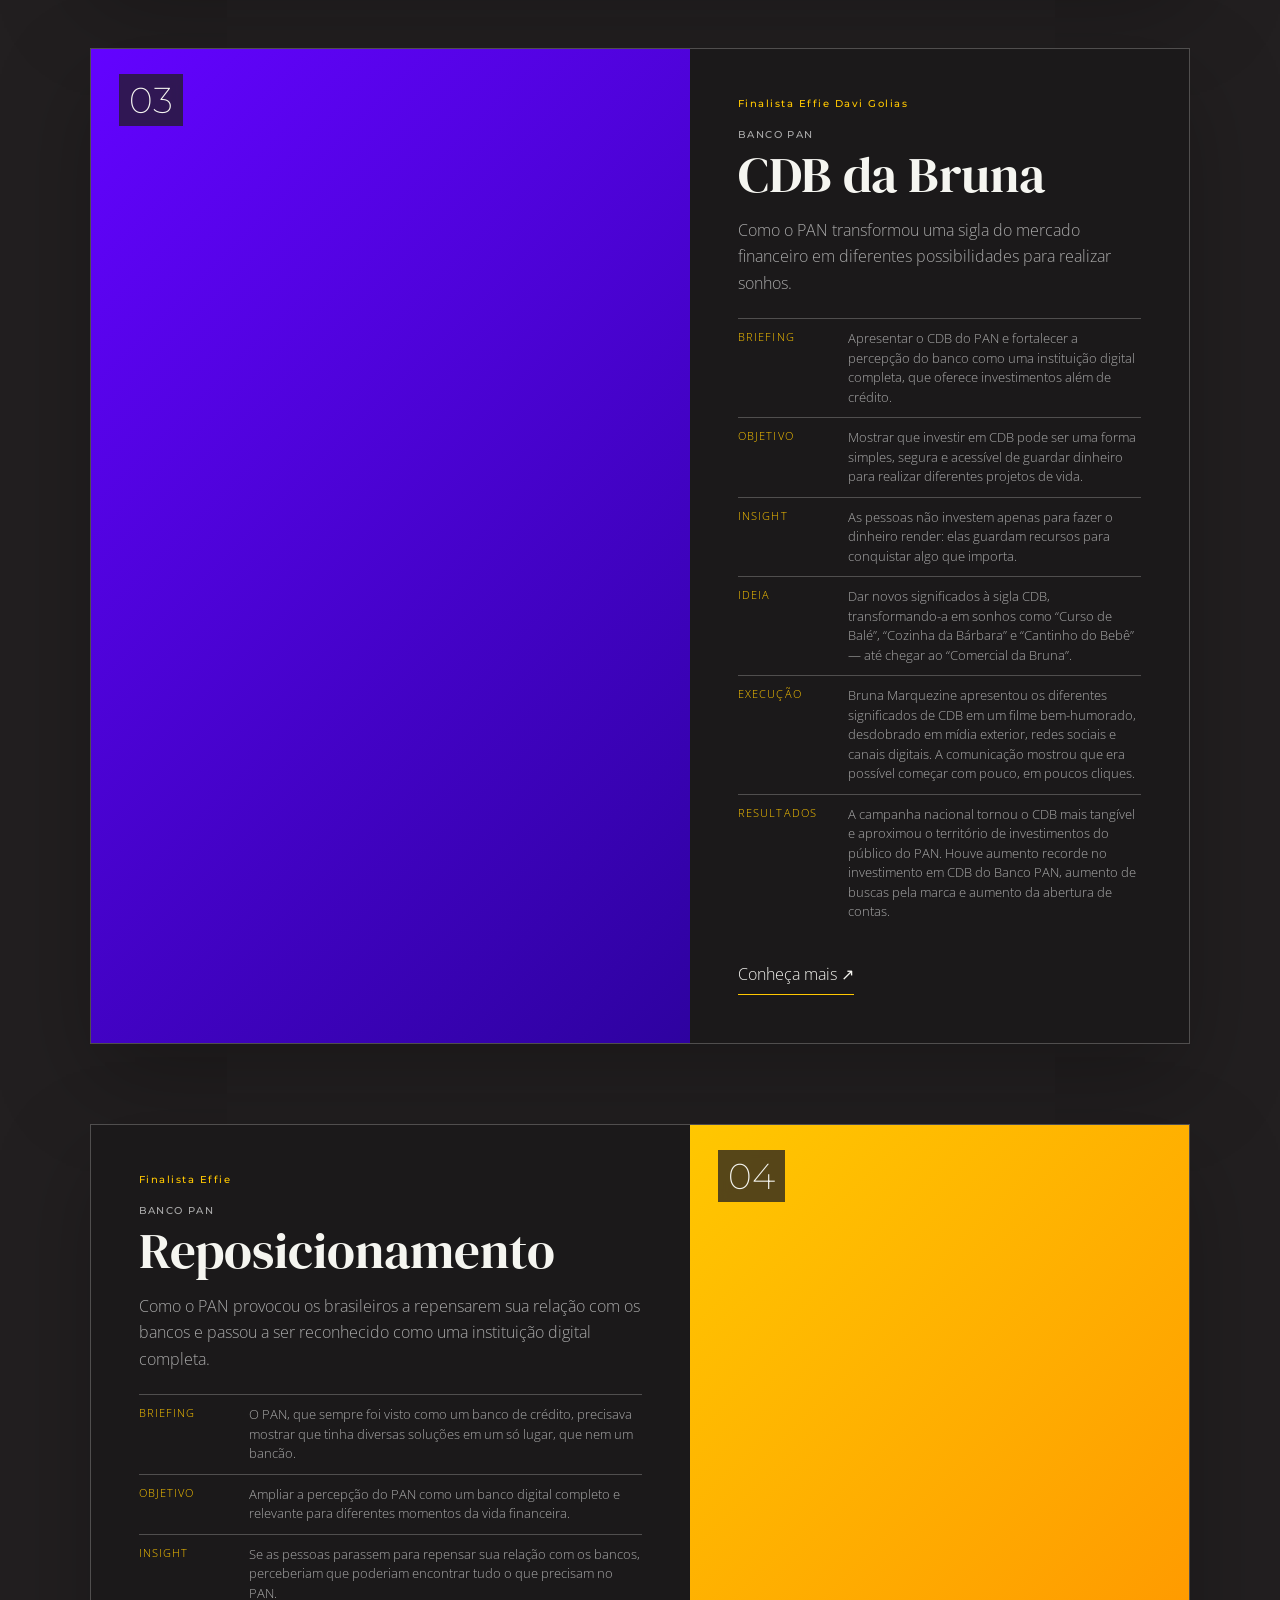
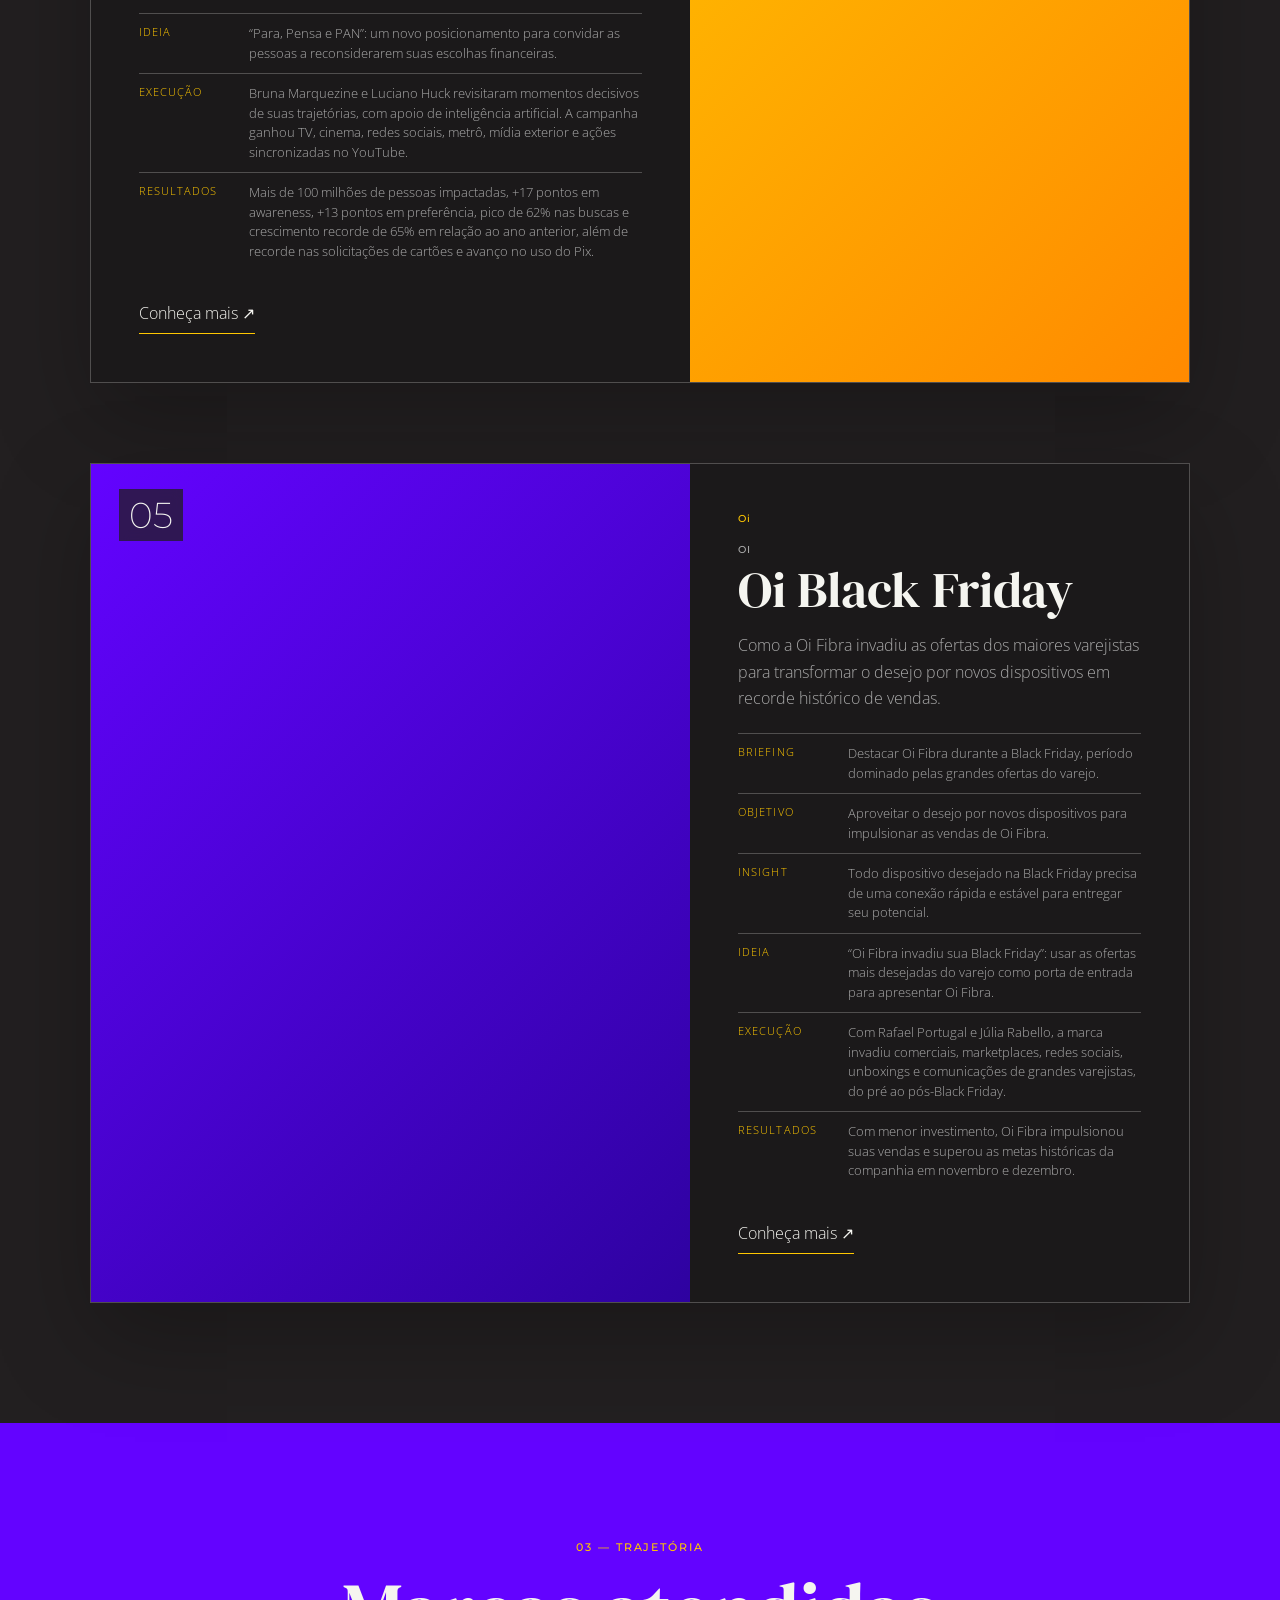
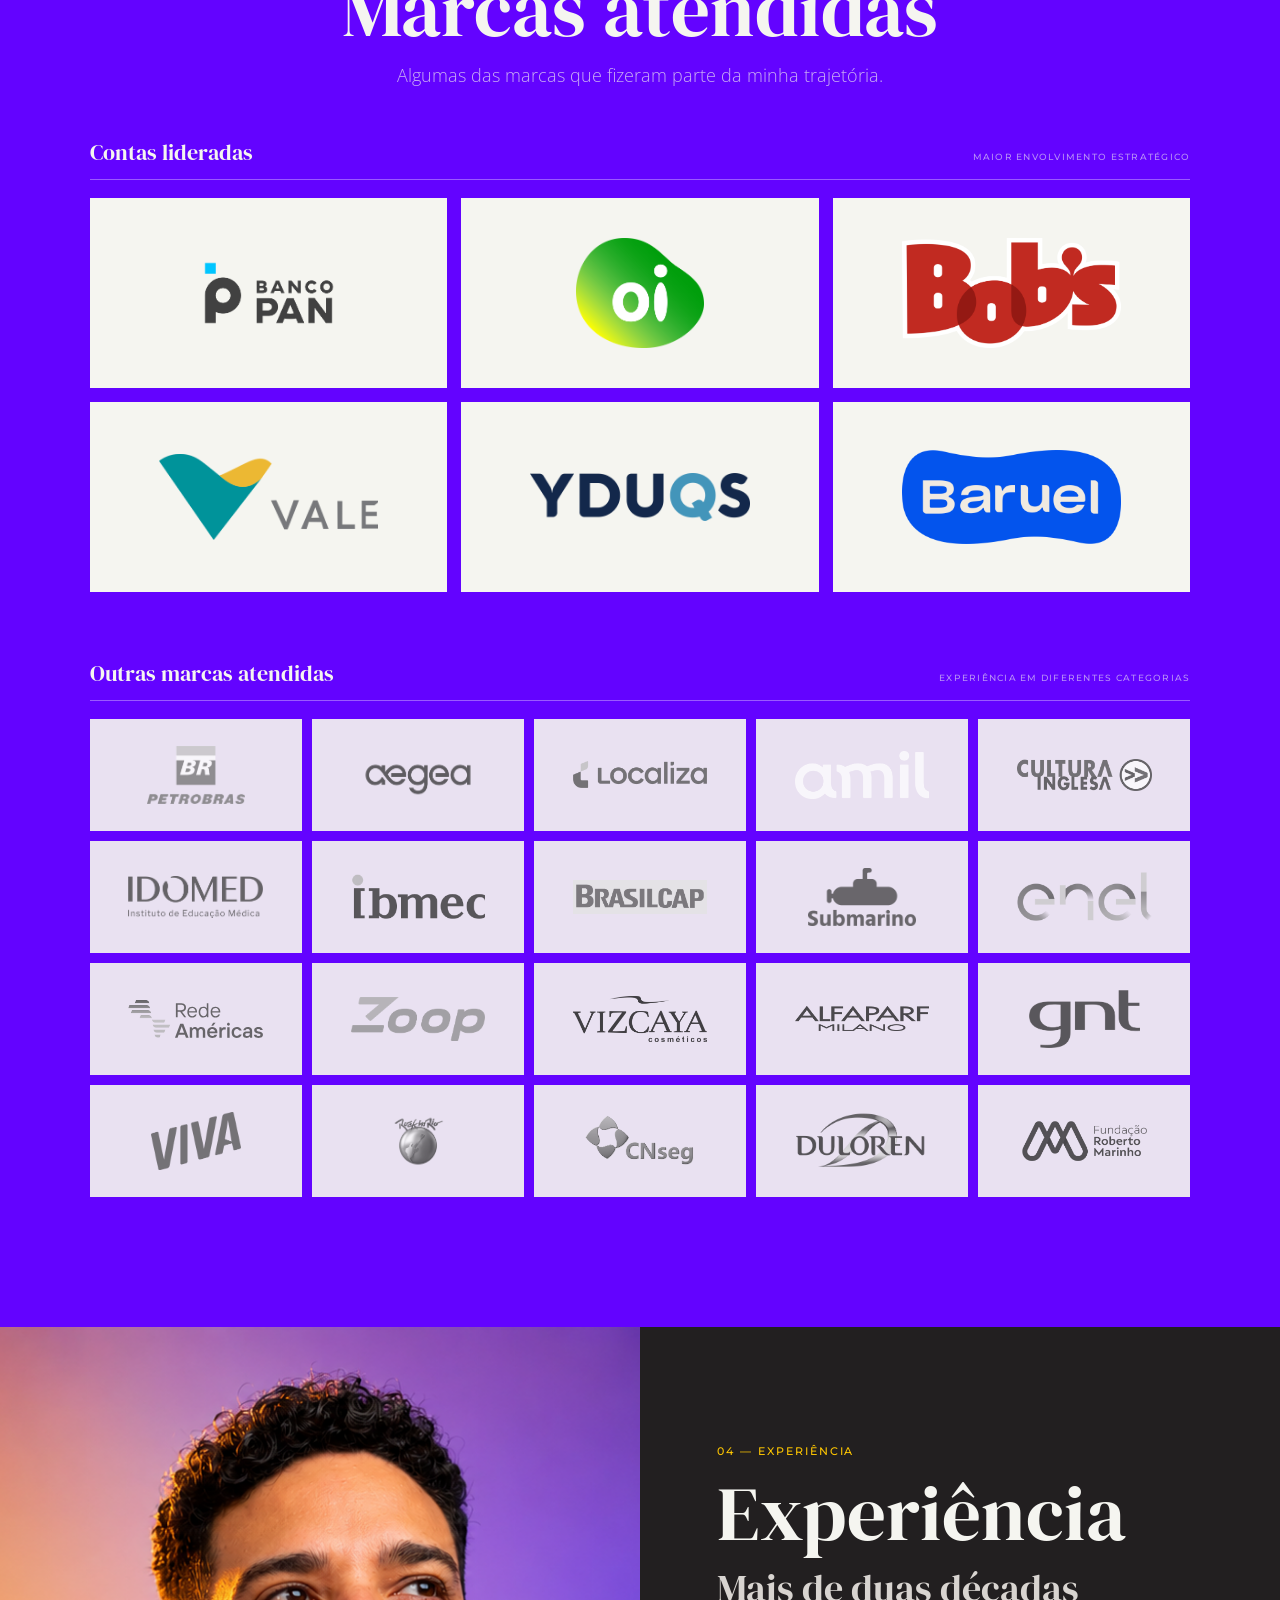
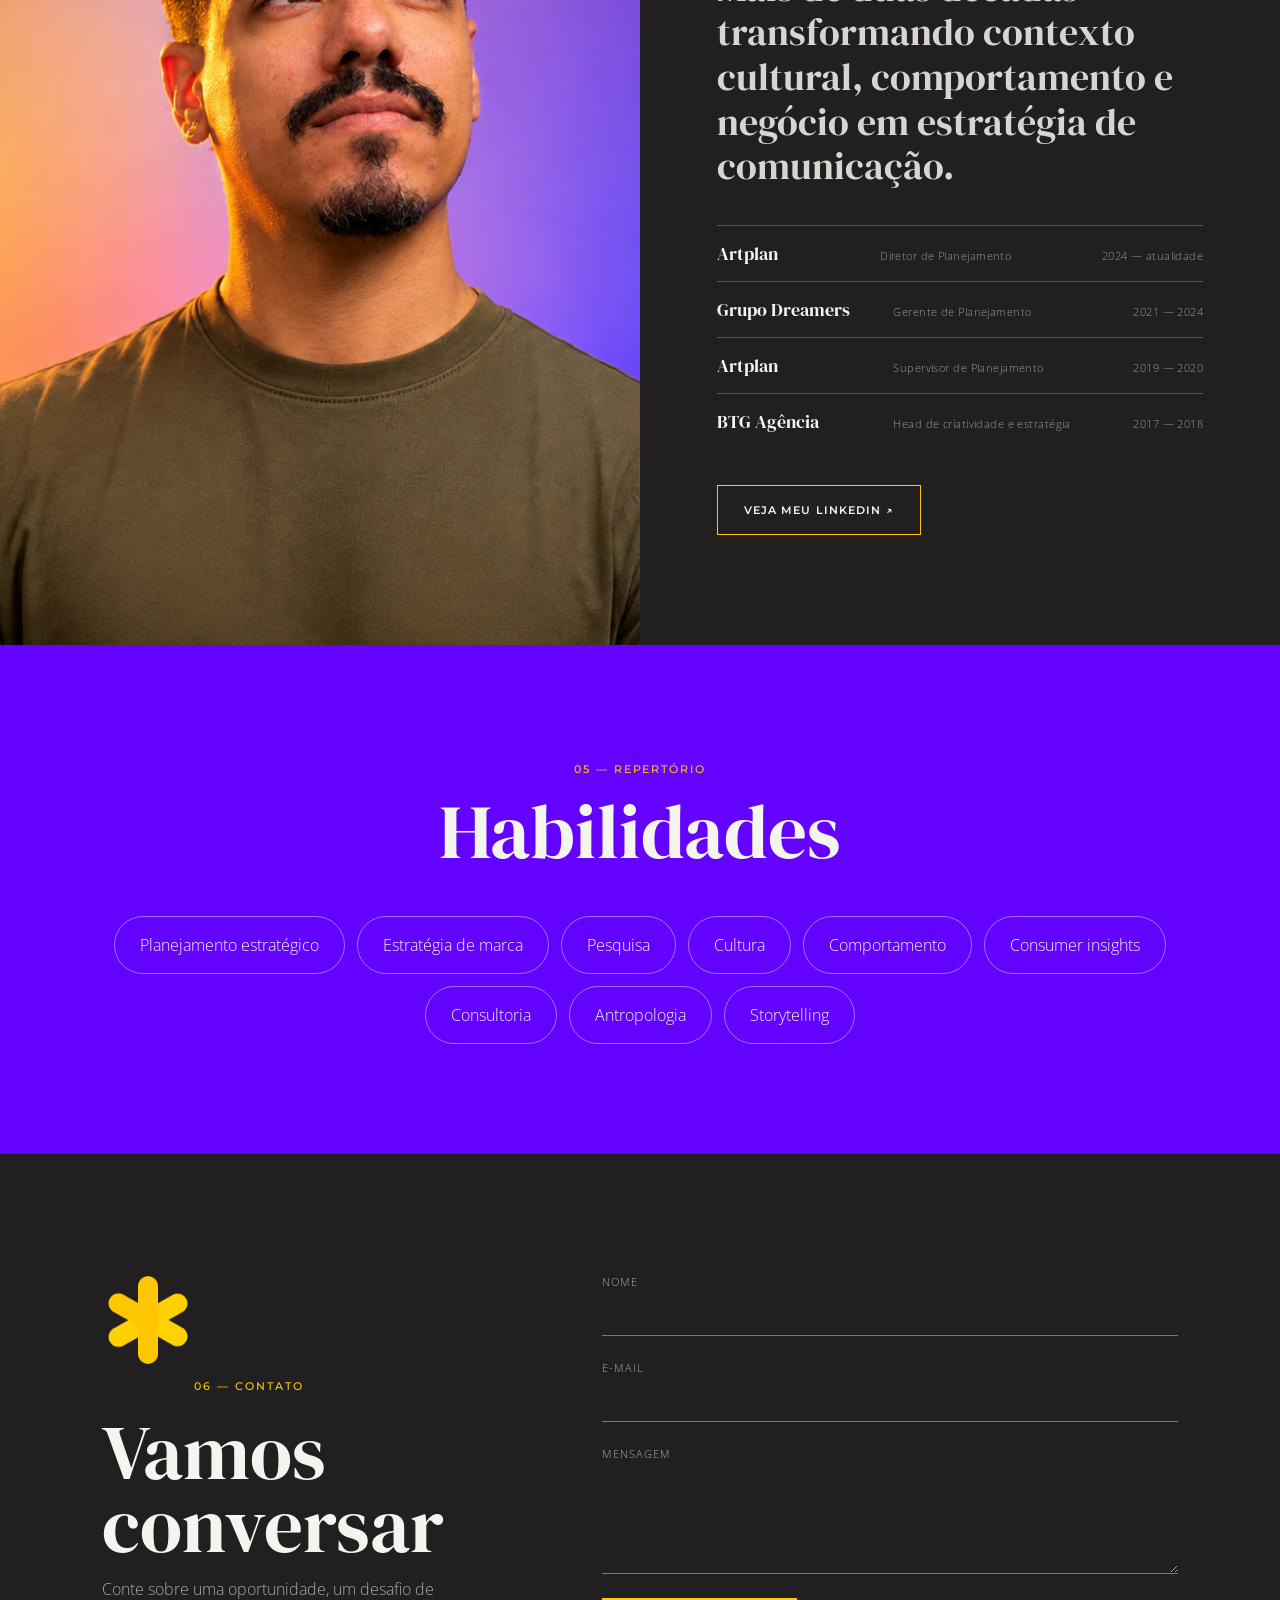
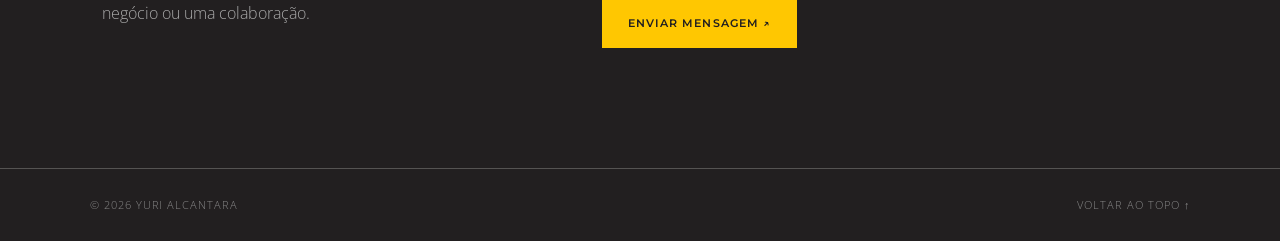
==== commit a57a4005: "Corrige imagens de fundo da pagina inicial" ====
--- a/docs/index.html
+++ b/docs/index.html
@@ -5,8 +5,8 @@
     <meta name="viewport" content="width=device-width, initial-scale=1.0" />
     <meta name="description" content="Portfólio de Yuri Alcantara, Diretor de Planejamento e Estratégia." />
     <title>Yuri Alcantara — Planejamento e Estratégia</title>
-    <script type="module" crossorigin src="./assets/index-vQzuR-Dr.js"></script>
-    <link rel="stylesheet" crossorigin href="./assets/index-BN5CZ7SP.css">
+    <script type="module" crossorigin src="./assets/index-DLqE1N9i.js"></script>
+    <link rel="stylesheet" crossorigin href="./assets/index-BmO_c6LL.css">
   </head>
   <body>
     <div id="root"></div>
--- a/docs/assets/index-BmO_c6LL.css
+++ b/docs/assets/index-BmO_c6LL.css
@@ -0,0 +1 @@
+@import "https://fonts.googleapis.com/css2?family=DM+Serif+Display:ital@0;1&family=Montserrat:wght@200;300;500&family=Open+Sans:wght@300;400;600&display=swap";@layer properties{@supports (((-webkit-hyphens:none)) and (not (margin-trim:inline))) or ((-moz-orient:inline) and (not (color:rgb(from red r g b)))){*,:before,:after,::backdrop{--tw-rotate-x:initial;--tw-rotate-y:initial;--tw-rotate-z:initial;--tw-skew-x:initial;--tw-skew-y:initial;--tw-blur:initial;--tw-brightness:initial;--tw-contrast:initial;--tw-grayscale:initial;--tw-hue-rotate:initial;--tw-invert:initial;--tw-opacity:initial;--tw-saturate:initial;--tw-sepia:initial;--tw-drop-shadow:initial;--tw-drop-shadow-color:initial;--tw-drop-shadow-alpha:100%;--tw-drop-shadow-size:initial}}}@layer theme{:root,:host{--font-sans:ui-sans-serif, system-ui, sans-serif, "Apple Color Emoji", "Segoe UI Emoji", "Segoe UI Symbol", "Noto Color Emoji";--font-mono:ui-monospace, SFMono-Regular, Menlo, Monaco, Consolas, "Liberation Mono", "Courier New", monospace;--spacing:.25rem;--default-font-family:var(--font-sans);--default-mono-font-family:var(--font-mono)}}@layer base{*,:after,:before,::backdrop{box-sizing:border-box;border:0 solid;margin:0;padding:0}::file-selector-button{box-sizing:border-box;border:0 solid;margin:0;padding:0}html,:host{-webkit-text-size-adjust:100%;tab-size:4;line-height:1.5;font-family:var(--default-font-family,ui-sans-serif, system-ui, sans-serif, "Apple Color Emoji", "Segoe UI Emoji", "Segoe UI Symbol", "Noto Color Emoji");font-feature-settings:var(--default-font-feature-settings,normal);font-variation-settings:var(--default-font-variation-settings,normal);-webkit-tap-highlight-color:transparent}hr{height:0;color:inherit;border-top-width:1px}abbr:where([title]){-webkit-text-decoration:underline dotted;text-decoration:underline dotted}h1,h2,h3,h4,h5,h6{font-size:inherit;font-weight:inherit}a{color:inherit;-webkit-text-decoration:inherit;-webkit-text-decoration:inherit;-webkit-text-decoration:inherit;-webkit-text-decoration:inherit;text-decoration:inherit}b,strong{font-weight:bolder}code,kbd,samp,pre{font-family:var(--default-mono-font-family,ui-monospace, SFMono-Regular, Menlo, Monaco, Consolas, "Liberation Mono", "Courier New", monospace);font-feature-settings:var(--default-mono-font-feature-settings,normal);font-variation-settings:var(--default-mono-font-variation-settings,normal);font-size:1em}small{font-size:80%}sub,sup{vertical-align:baseline;font-size:75%;line-height:0;position:relative}sub{bottom:-.25em}sup{top:-.5em}table{text-indent:0;border-color:inherit;border-collapse:collapse}:-moz-focusring{outline:auto}progress{vertical-align:baseline}summary{display:list-item}ol,ul,menu{list-style:none}img,svg,video,canvas,audio,iframe,embed,object{vertical-align:middle;display:block}img,video{max-width:100%;height:auto}button,input,select,optgroup,textarea{font:inherit;font-feature-settings:inherit;font-variation-settings:inherit;letter-spacing:inherit;color:inherit;opacity:1;background-color:#0000;border-radius:0}::file-selector-button{font:inherit;font-feature-settings:inherit;font-variation-settings:inherit;letter-spacing:inherit;color:inherit;opacity:1;background-color:#0000;border-radius:0}:where(select:is([multiple],[size])) optgroup{font-weight:bolder}:where(select:is([multiple],[size])) optgroup option{padding-inline-start:20px}::file-selector-button{margin-inline-end:4px}::placeholder{opacity:1}@supports (not ((-webkit-appearance:-apple-pay-button))) or (contain-intrinsic-size:1px){::placeholder{color:currentColor}@supports (color:color-mix(in lab, red, red)){::placeholder{color:color-mix(in oklab, currentcolor 50%, transparent)}}}textarea{resize:vertical}::-webkit-search-decoration{-webkit-appearance:none}::-webkit-date-and-time-value{min-height:1lh;text-align:inherit}::-webkit-datetime-edit{display:inline-flex}::-webkit-datetime-edit-fields-wrapper{padding:0}::-webkit-datetime-edit{padding-block:0}::-webkit-datetime-edit-year-field{padding-block:0}::-webkit-datetime-edit-month-field{padding-block:0}::-webkit-datetime-edit-day-field{padding-block:0}::-webkit-datetime-edit-hour-field{padding-block:0}::-webkit-datetime-edit-minute-field{padding-block:0}::-webkit-datetime-edit-second-field{padding-block:0}::-webkit-datetime-edit-millisecond-field{padding-block:0}::-webkit-datetime-edit-meridiem-field{padding-block:0}::-webkit-calendar-picker-indicator{line-height:1}:-moz-ui-invalid{box-shadow:none}button,input:where([type=button],[type=reset],[type=submit]){appearance:button}::file-selector-button{appearance:button}::-webkit-inner-spin-button{height:auto}::-webkit-outer-spin-button{height:auto}[hidden]:where(:not([hidden=until-found])){display:none!important}}@layer components;@layer utilities{.visible{visibility:visible}.relative{position:relative}.start{inset-inline-start:var(--spacing)}.end{inset-inline-end:var(--spacing)}.flex{display:flex}.hidden{display:none}.table{display:table}.grow{flex-grow:1}.transform{transform:var(--tw-rotate-x,) var(--tw-rotate-y,) var(--tw-rotate-z,) var(--tw-skew-x,) var(--tw-skew-y,)}.resize{resize:both}.blur{--tw-blur:blur(8px);filter:var(--tw-blur,) var(--tw-brightness,) var(--tw-contrast,) var(--tw-grayscale,) var(--tw-hue-rotate,) var(--tw-invert,) var(--tw-saturate,) var(--tw-sepia,) var(--tw-drop-shadow,)}}:root{--violet:#6303ff;--ink:#221f20;--yellow:#ffc701;--gold:#ffd101;--cream:#f5f5f0;--line:#f5f5f03d}*{box-sizing:border-box}html{scroll-behavior:smooth}body{background:var(--ink);color:var(--cream);margin:0;font-family:Open Sans,sans-serif;font-weight:300}button,input,textarea{font:inherit}a{color:inherit;text-decoration:none}.site-header{z-index:30;-webkit-backdrop-filter:blur(7px);backdrop-filter:blur(7px);background:linear-gradient(#221f20d1,#0000);align-items:center;gap:3vw;height:76px;padding:0 4vw;display:flex;position:fixed;top:0;left:0;right:0}.mini-brand{align-items:baseline;gap:8px;margin-right:auto;display:flex}.mark-crop{flex:none;display:inline-block;position:relative;overflow:visible}.mark-crop img{object-fit:contain;width:225%;max-width:none;height:225%;position:absolute;top:50%;left:50%;transform:translate(-50%,-50%)}.mini-brand .mark-crop{align-self:center;width:25px;height:25px}.mini-brand span{font-family:DM Serif Display,serif;font-size:21px;font-style:italic}.mini-brand b{letter-spacing:.06em;font-family:Montserrat,sans-serif;font-size:15px;font-style:normal;font-weight:200}nav{text-transform:uppercase;letter-spacing:.12em;gap:26px;font-size:12px;display:flex}nav a:hover{color:var(--yellow)}.language-toggle{letter-spacing:.08em;align-items:center;gap:7px;font-family:Montserrat;font-size:10px;display:flex}.language-toggle span{opacity:.45}.language-toggle span.active{opacity:1;color:var(--yellow)}.language-toggle button{cursor:pointer;background:#221f204d;border:1px solid #fff9;border-radius:20px;width:42px;height:23px;padding:3px}.language-toggle i{background:var(--yellow);border-radius:50%;width:15px;height:15px;transition:transform .25s;display:block}.language-toggle button.switched i{transform:translate(18px)}.hero{align-items:center;min-height:100svh;display:flex;position:relative;overflow:hidden}.hero-image{background:url(./yuri-hero.png) 50%/cover no-repeat;position:absolute;inset:0;transform:scale(1.01)}.hero-shade{background:linear-gradient(90deg,#ffc70114,#0000 55%),linear-gradient(#0000 60%,#221f201f);position:absolute;inset:0}.hero-content{z-index:2;width:min(700px,54vw);color:var(--ink);margin-left:7.3vw;padding-top:7vh;position:relative}.hero-mark{width:145px;height:145px;margin:8px 0 14px 8px}h1{white-space:nowrap;align-items:baseline;margin:0;line-height:.8;display:flex}h1 em{font-family:DM Serif Display,serif;font-size:clamp(70px,7vw,108px);font-weight:400}h1 span{letter-spacing:.01em;font-family:Montserrat,sans-serif;font-size:clamp(50px,5.25vw,80px);font-weight:200}.hero-content>p{color:var(--violet);max-width:700px;margin:26px 0 32px;font-size:clamp(18px,1.9vw,30px);line-height:1.2}.scroll-cue{border-bottom:1px solid var(--ink);text-transform:uppercase;letter-spacing:.1em;align-items:center;gap:14px;padding:12px 0;font-size:12px;font-weight:600;display:inline-flex}.scroll-cue b{font-size:18px}.projects-section,.archive-section{background:var(--ink);padding:120px 7vw;position:relative}.projects-section:before{content:"";filter:grayscale()blur(15px);opacity:.12;background:url(./yuri-hero.png) 50%/cover no-repeat;height:52vh;position:absolute;inset:-10vh 0 auto;-webkit-mask-image:linear-gradient(#000,#0000);mask-image:linear-gradient(#000,#0000)}.section-heading{text-align:center;max-width:760px;margin:0 auto 76px;position:relative}.section-heading.compact{margin-bottom:48px}.section-heading.light{color:var(--cream)}.eyebrow{color:var(--yellow);letter-spacing:.18em;font:500 11px/1 Montserrat}h2{margin:16px 0;font-family:DM Serif Display,serif;font-size:clamp(48px,6vw,88px);font-weight:400;line-height:.95}.section-heading p{color:#f5f5f0a3;font-size:18px}.featured-list{gap:80px;max-width:1280px;margin:auto;display:grid;position:relative}.featured-card{border:1px solid var(--line);background:#1b191a;grid-template-columns:1.2fr 1fr;min-height:540px;display:grid;box-shadow:0 36px 90px #00000040}.featured-card:nth-child(2n) .case-video{order:2}.featured-card:nth-child(2n) .project-summary{order:1}.translation-notice{width:max-content;max-width:86vw;color:var(--yellow);letter-spacing:.14em;margin:-50px auto 48px;font:500 10px Montserrat;position:relative}.case-video{background:linear-gradient(135deg,var(--violet),#2e02a0);min-height:540px;position:relative;overflow:hidden}.yellow .case-video{background:linear-gradient(135deg,var(--yellow),#ff8a00)}.case-video iframe{border:0;width:100%;height:100%;min-height:540px}.case-cover{object-fit:cover;width:100%;height:100%;min-height:540px;display:block}.case-video .project-number{z-index:2;color:var(--cream);-webkit-backdrop-filter:blur(5px);backdrop-filter:blur(5px);background:#221f20c2;padding:4px 10px}.video-placeholder{color:var(--cream);cursor:pointer;background:linear-gradient(135deg,var(--violet),#2e02a0);border:0;position:relative;overflow:hidden}.yellow .video-placeholder{background:linear-gradient(135deg,var(--yellow),#ff8a00);color:var(--ink)}.cream .video-placeholder{background:linear-gradient(135deg,var(--cream),#a69da0);color:var(--ink)}.video-placeholder:after{content:"";opacity:.12;mix-blend-mode:overlay;background:repeating-radial-gradient(circle at 0 0,#0000 0 2px,#fff 3px 4px);position:absolute;inset:0}.project-number{font:200 36px Montserrat;position:absolute;top:25px;left:28px}.play{border:1px solid;border-radius:50%;place-items:center;width:72px;height:72px;margin:auto;padding-left:5px;display:grid}.video-placeholder small{letter-spacing:.14em;position:absolute;bottom:26px;left:28px}.project-summary{flex-direction:column;justify-content:center;padding:48px;display:flex}.draft-label{color:var(--yellow);letter-spacing:.15em;font:500 10px Montserrat}.client-name{color:#aaa;letter-spacing:.14em;text-transform:uppercase;margin-top:18px;font:500 10px Montserrat}.project-summary h3{margin:8px 0 18px;font:400 clamp(36px,4vw,60px)/.98 DM Serif Display}.project-summary>p{color:#aaa;line-height:1.65}dl{margin:22px 0}dl div{border-top:1px solid var(--line);grid-template-columns:110px 1fr;padding:10px 0;display:grid}dt{color:var(--yellow);text-transform:uppercase;letter-spacing:.1em;font-size:11px}dd{color:#aaa;margin:0;font-size:13px}.text-link{border:0;border-bottom:1px solid var(--yellow);color:var(--cream);cursor:pointer;background:0 0;align-self:flex-start;padding:8px 0}.archive-section{background:var(--cream);color:var(--ink)}.archive-section .section-heading p{color:#6d686a}.project-grid{grid-template-columns:repeat(3,1fr);gap:32px 22px;max-width:1280px;margin:auto;display:grid}.project-tile{text-align:left;cursor:pointer;color:var(--ink);background:0 0;border:0;padding:0}.tile-art{aspect-ratio:4/3;background:var(--violet);display:block;overflow:hidden}.tile-art img{object-fit:cover;filter:grayscale();opacity:.5;width:100%;height:100%;transition:all .5s}.project-tile:hover img{filter:none;opacity:1;transform:scale(1.04)}.project-tile small{color:var(--violet);letter-spacing:.1em;margin:16px 0 5px;font-size:10px;display:block}.project-tile strong{font:400 30px DM Serif Display;display:block}.project-tile>span:last-child{margin-top:12px;font-size:12px;display:block}.project-tile.pending{cursor:default}.brands-section{background:var(--violet);padding:110px 7vw 130px}.brands-section .section-heading p{color:#f5f5f0b3}.brand-tier{max-width:1180px;margin:0 auto}.secondary-tier{margin-top:66px}.tier-heading{border-bottom:1px solid #ffffff59;justify-content:space-between;align-items:baseline;margin-bottom:18px;padding-bottom:12px;display:flex}.tier-heading span{font:400 22px DM Serif Display}.tier-heading small{opacity:.58;letter-spacing:.14em;text-transform:uppercase;font:500 9px Montserrat}.primary-brand-grid{grid-template-columns:repeat(3,1fr);gap:14px;display:grid}.secondary-brand-grid{grid-template-columns:repeat(5,1fr);gap:10px;display:grid}.brand-card{background:var(--cream);place-items:center;display:grid;overflow:hidden}.brand-card img{object-fit:contain;width:100%;height:100%;display:block}.primary-brand{min-height:190px;padding:38px}.primary-brand img{max-width:78%;max-height:110px}.secondary-brand{background:#f5f5f0eb;min-height:112px;padding:24px}.secondary-brand img{filter:grayscale();opacity:.72;max-width:82%;max-height:58px;transition:all .25s}.secondary-brand:hover img{filter:none;opacity:1}.profile-section{grid-template-columns:1fr 1fr;min-height:800px;display:grid}.profile-photo{overflow:hidden}.profile-photo img{object-fit:cover;width:100%;height:100%}.profile-copy{align-self:center;padding:110px 6vw}.large-copy{color:#d8d4d0;font:400 clamp(28px,3vw,46px)/1.16 DM Serif Display}.experience-list{margin:36px 0;display:grid}.experience-list article{border-top:1px solid var(--line);grid-template-columns:1fr 1.4fr auto;align-items:baseline;gap:18px;padding:15px 0;display:grid}.experience-list strong{font:400 18px DM Serif Display}.experience-list span,.experience-list time{color:#999;letter-spacing:.04em;font-size:11px}.button{border:1px solid var(--yellow);background:var(--yellow);min-height:50px;color:var(--ink);text-transform:uppercase;letter-spacing:.1em;cursor:pointer;justify-content:center;align-items:center;padding:0 26px;font:600 11px Montserrat;display:inline-flex}.button.secondary{color:var(--cream);background:0 0}.skills-section{background:var(--violet);padding:110px 7vw}.skill-cloud{flex-wrap:wrap;justify-content:center;gap:12px;max-width:1100px;margin:auto;display:flex}.skill-cloud span{border:1px solid #ffffff6b;border-radius:100px;padding:16px 25px;font-size:16px}.contact-section{grid-template-columns:.8fr 1.2fr;gap:9vw;padding:120px 8vw;display:grid}.contact-mark{width:92px;height:92px;margin-bottom:24px}.contact-intro h2{margin-top:20px}.contact-intro p{color:#aaa;max-width:420px}.contact-section form{gap:24px;display:grid}.contact-section label{color:#aaa;text-transform:uppercase;letter-spacing:.1em;gap:8px;font-size:11px;display:grid}.contact-section input,.contact-section textarea{color:var(--cream);resize:vertical;background:0 0;border:0;border-bottom:1px solid #777;outline:none;padding:10px 0}.contact-section input:focus,.contact-section textarea:focus{border-color:var(--yellow)}.contact-section .button{border:0;justify-self:start}footer{border-top:1px solid var(--line);color:#888;text-transform:uppercase;letter-spacing:.09em;justify-content:space-between;padding:28px 7vw;font-size:11px;display:flex}.modal-backdrop{z-index:100;-webkit-backdrop-filter:blur(15px)grayscale(.6);backdrop-filter:blur(15px)grayscale(.6);background:#141214ad;place-items:center;padding:4vw;display:grid;position:fixed;inset:0}.noise{opacity:.13;pointer-events:none;background-image:url("data:image/svg+xml,%3Csvg viewBox='0 0 180 180' xmlns='http://www.w3.org/2000/svg'%3E%3Cfilter id='n'%3E%3CfeTurbulence type='fractalNoise' baseFrequency='.9' numOctaves='4' stitchTiles='stitch'/%3E%3C/filter%3E%3Crect width='100%25' height='100%25' filter='url(%23n)' opacity='.8'/%3E%3C/svg%3E");animation:.16s steps(2,end) infinite noise;position:absolute;inset:0}.project-modal{background:var(--ink);border:1px solid #ffffff59;grid-template-columns:1.2fr 1fr;width:min(1400px,94vw);max-height:90vh;display:grid;position:relative;overflow:auto;box-shadow:0 40px 120px #000}.modal-close{z-index:3;width:42px;height:42px;color:var(--cream);cursor:pointer;background:#221f20b3;border:0;border-radius:50%;font-size:30px;position:absolute;top:16px;right:20px}.modal-media{background:#000;min-height:70vh;position:relative}.modal-media iframe{border:0;width:100%;height:100%;min-height:70vh}.modal-case-image{object-fit:contain;background:#eeeae3;width:100%;height:100%;min-height:70vh;display:block}.carousel-controls{-webkit-backdrop-filter:blur(8px);backdrop-filter:blur(8px);color:var(--cream);background:#221f20d1;border:1px solid #ffffff59;align-items:center;gap:18px;padding:8px 12px;display:flex;position:absolute;bottom:22px;left:50%;transform:translate(-50%)}.carousel-controls button{width:38px;height:34px;color:var(--cream);cursor:pointer;background:0 0;border:0;font-size:20px}.carousel-controls span{letter-spacing:.12em;font:500 10px Montserrat}.modal-copy{padding:70px 55px}.modal-copy h2{margin-top:8px;font-size:58px}.modal-copy>p{color:#aaa;line-height:1.7}@keyframes noise{0%{transform:translate(0)}25%{transform:translate(2%,-1%)}50%{transform:translate(-1%,2%)}75%{transform:translate(1%,1%)}}@media (width<=900px){nav{display:none}.hero-content{width:62vw;margin-left:5vw}.hero-mark{width:105px;height:105px}.featured-card,.profile-section,.contact-section,.project-modal{grid-template-columns:1fr}.featured-card:nth-child(2n) .case-video{order:0}.case-video,.case-video iframe,.case-cover{min-height:430px}.project-grid,.primary-brand-grid{grid-template-columns:repeat(2,1fr)}.secondary-brand-grid{grid-template-columns:repeat(3,1fr)}.profile-photo{height:70vh}.project-modal{max-height:92vh}.modal-media,.modal-media iframe,.modal-case-image{min-height:42vh}.modal-copy{padding:45px 35px}.experience-list article{grid-template-columns:1fr 1.3fr}.experience-list time{grid-column:2}}@media (width<=600px){.site-header{height:64px;padding:0 18px}.mini-brand>span:last-child{display:none}.mini-brand .mark-crop{width:27px;height:27px}.hero{align-items:flex-end}.hero-image{background-image:url(./yuri-portrait.png);background-position:58%}.hero-shade{background:linear-gradient(#ffc7010d 38%,#ffc701f5)}.hero-content{width:auto;margin:0;padding:0 22px 7vh}.hero-mark{width:84px;height:84px;margin:4px 0 10px 4px}h1{white-space:normal;flex-wrap:nowrap}h1 em{font-size:64px}h1 span{font-size:46px}.hero-content>p{max-width:92%;font-size:17px}.projects-section,.archive-section{padding:90px 20px}.section-heading{text-align:left;margin-bottom:48px}.translation-notice{margin:-28px 0 38px}.featured-list{gap:36px}.featured-card{min-height:auto}.case-video,.case-video iframe,.case-cover{min-height:300px}.project-summary{padding:32px 24px}.project-grid{grid-template-columns:1fr}.brands-section{padding:80px 22px}.tier-heading{gap:6px;display:grid}.primary-brand-grid,.secondary-brand-grid{grid-template-columns:1fr 1fr}.primary-brand{min-height:135px;padding:25px}.secondary-brand{min-height:92px;padding:18px}.profile-section{display:block}.profile-photo{height:58vh}.profile-copy{padding:75px 24px}.experience-list article{grid-template-columns:1fr}.experience-list time{grid-column:auto}.skills-section{padding:80px 22px}.skill-cloud{justify-content:flex-start}.contact-section{padding:85px 24px}footer{gap:30px;padding:24px}.modal-backdrop{padding:12px}.modal-copy h2{font-size:44px}dl div{grid-template-columns:90px 1fr}}@media (prefers-reduced-motion:reduce){html{scroll-behavior:auto}.noise{animation:none}*{transition:none!important}}@property --tw-rotate-x{syntax:"*";inherits:false}@property --tw-rotate-y{syntax:"*";inherits:false}@property --tw-rotate-z{syntax:"*";inherits:false}@property --tw-skew-x{syntax:"*";inherits:false}@property --tw-skew-y{syntax:"*";inherits:false}@property --tw-blur{syntax:"*";inherits:false}@property --tw-brightness{syntax:"*";inherits:false}@property --tw-contrast{syntax:"*";inherits:false}@property --tw-grayscale{syntax:"*";inherits:false}@property --tw-hue-rotate{syntax:"*";inherits:false}@property --tw-invert{syntax:"*";inherits:false}@property --tw-opacity{syntax:"*";inherits:false}@property --tw-saturate{syntax:"*";inherits:false}@property --tw-sepia{syntax:"*";inherits:false}@property --tw-drop-shadow{syntax:"*";inherits:false}@property --tw-drop-shadow-color{syntax:"*";inherits:false}@property --tw-drop-shadow-alpha{syntax:"<percentage>";inherits:false;initial-value:100%}@property --tw-drop-shadow-size{syntax:"*";inherits:false}
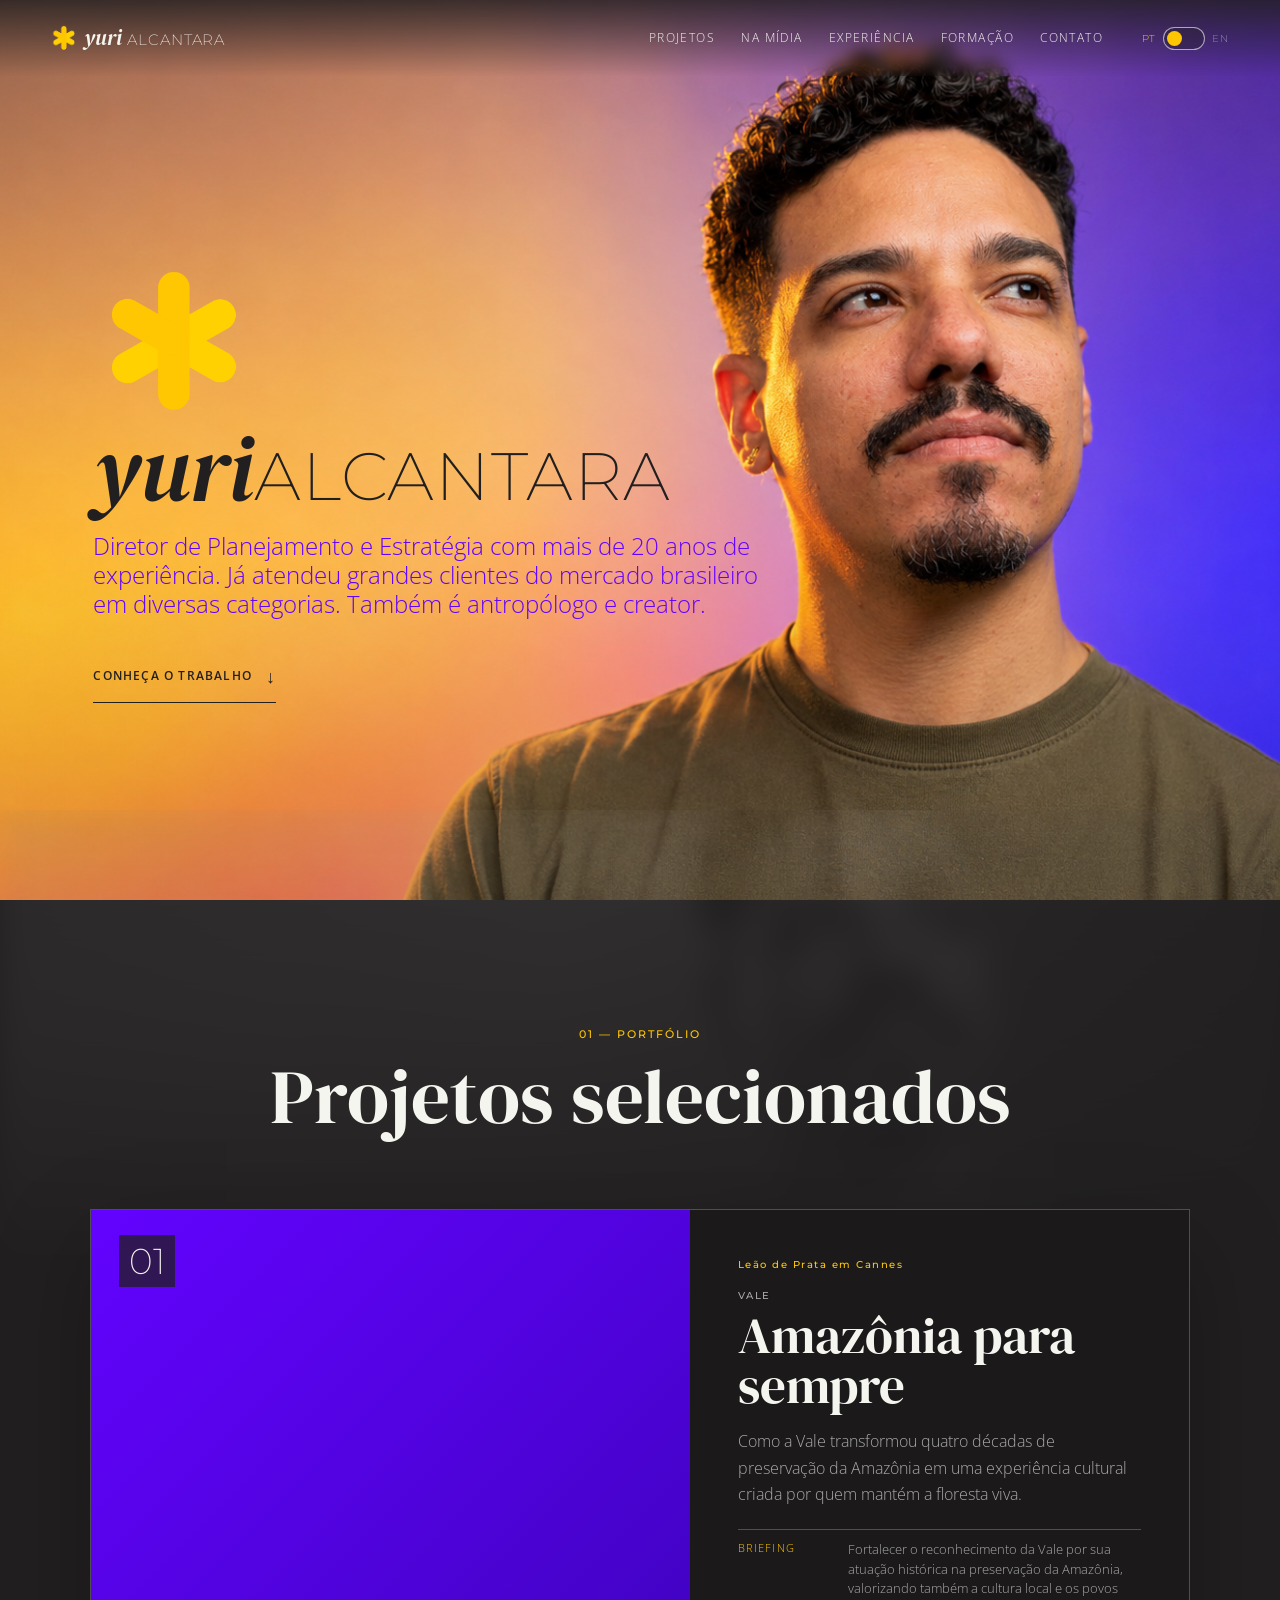
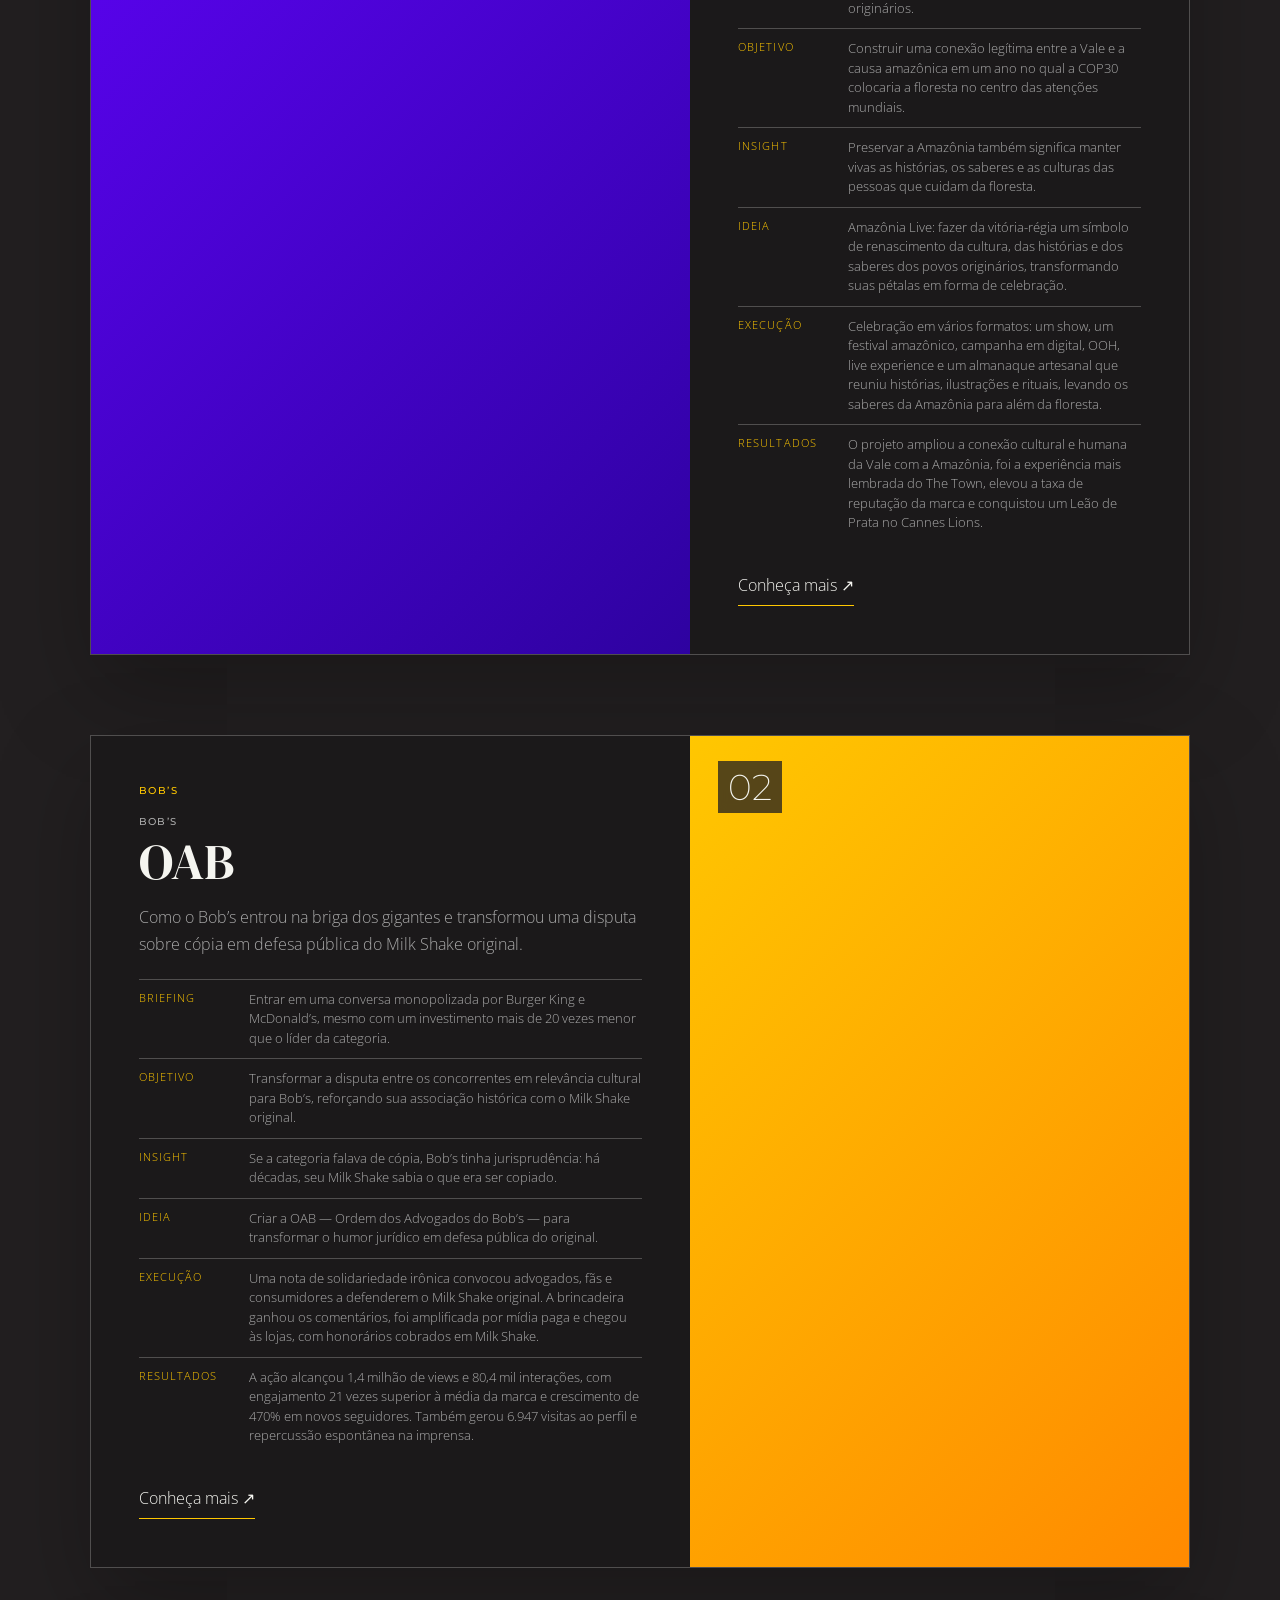
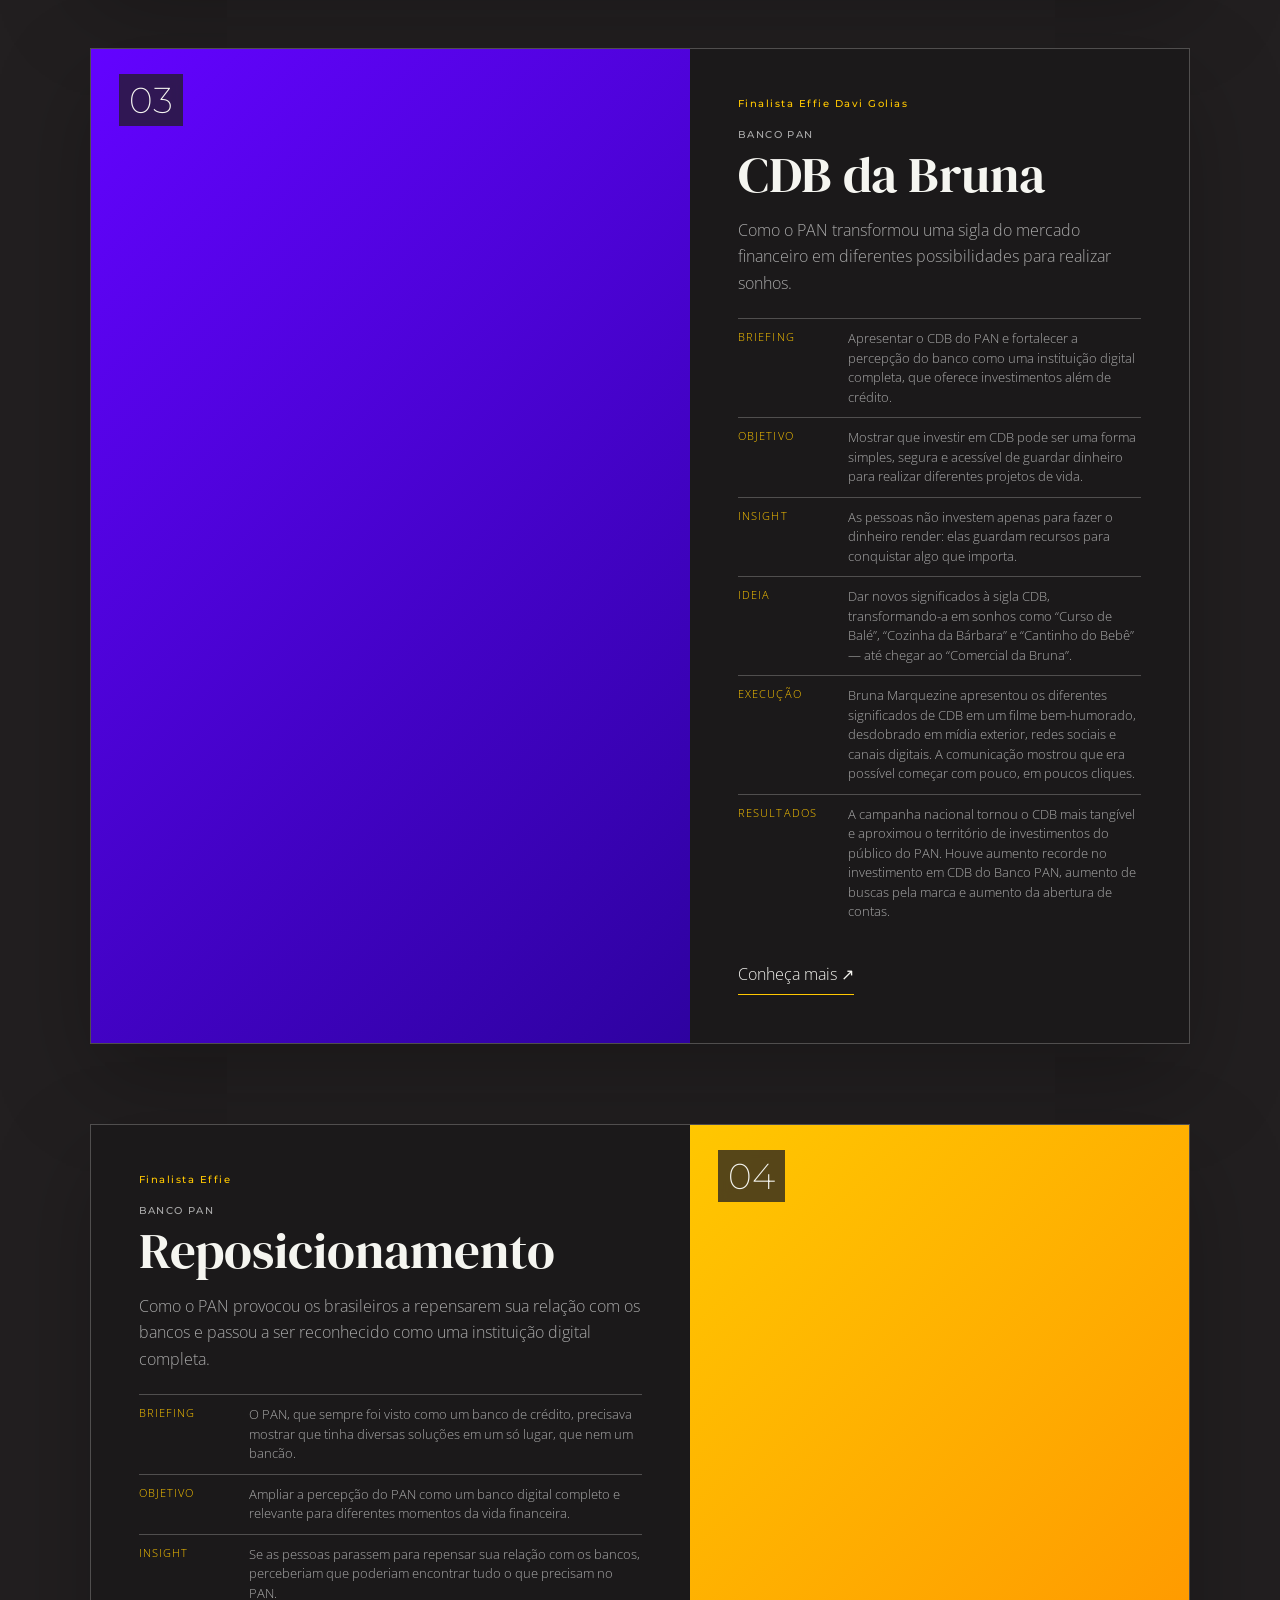
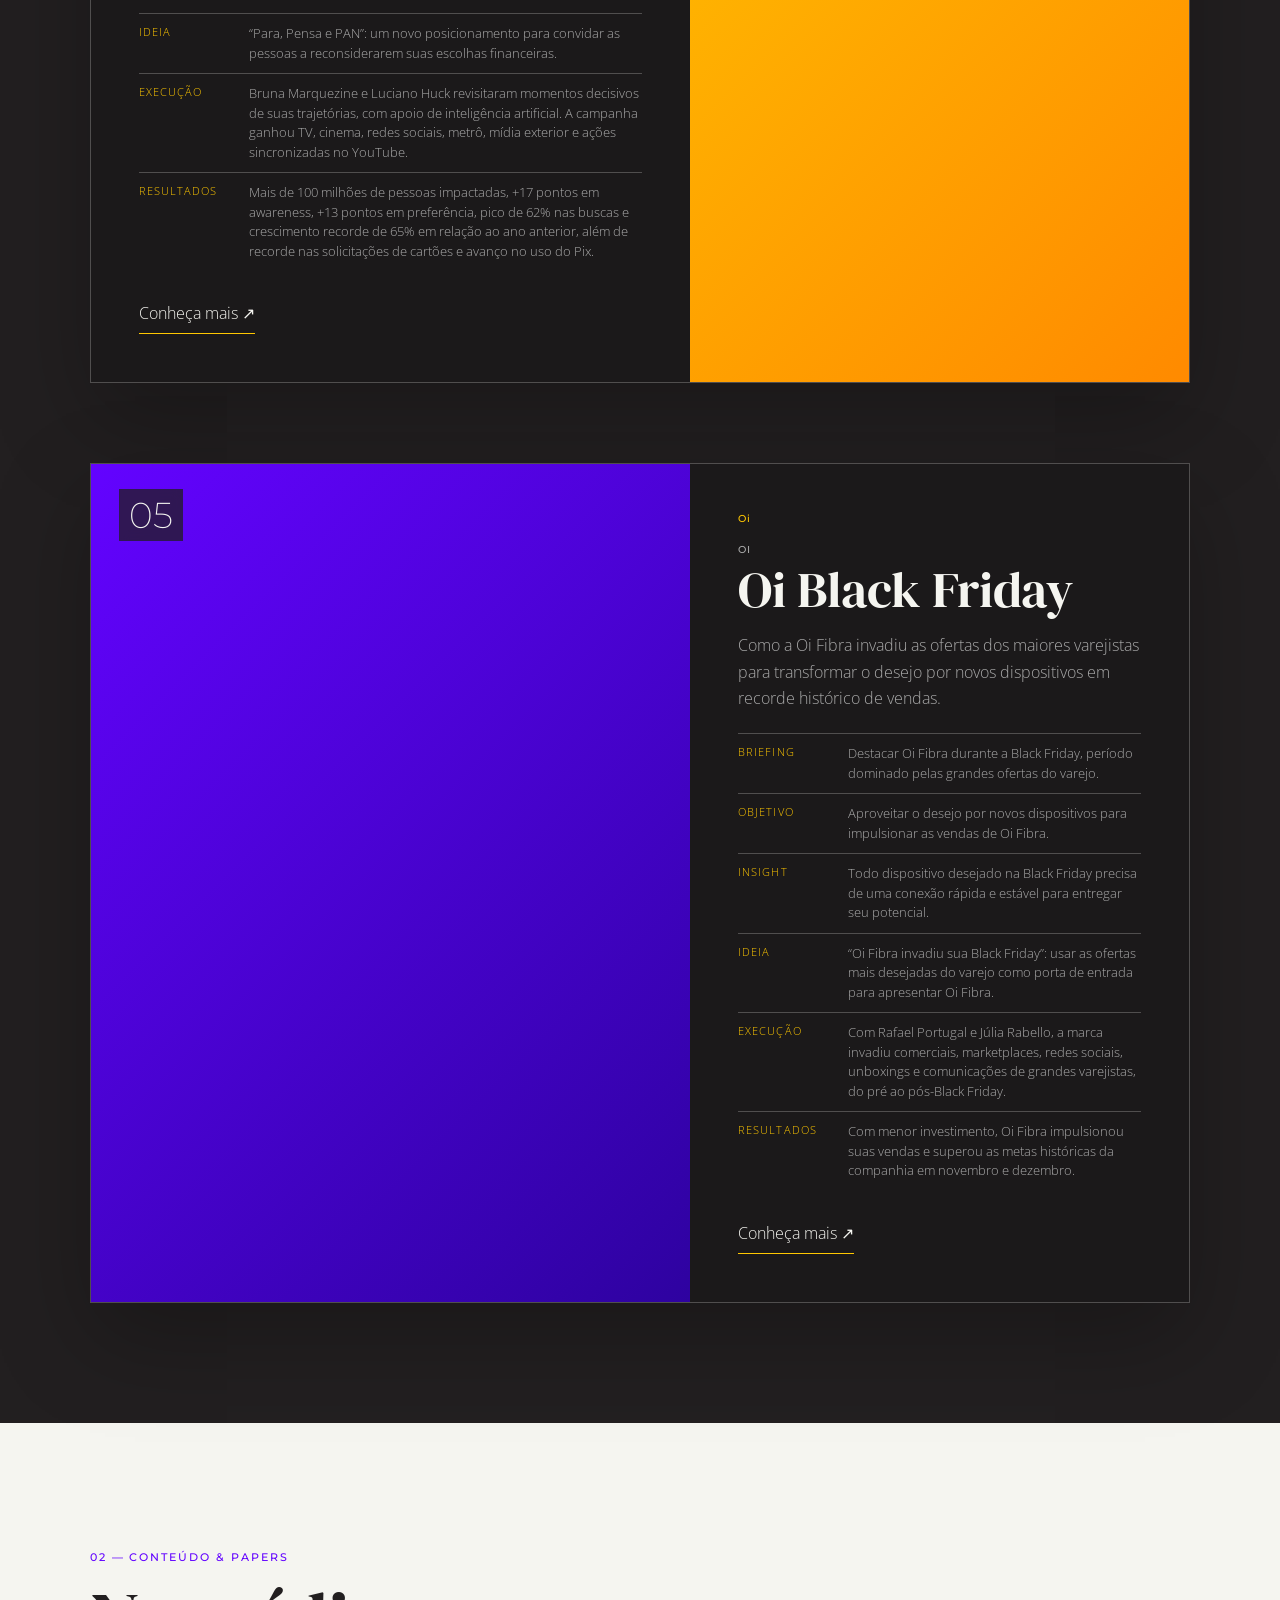
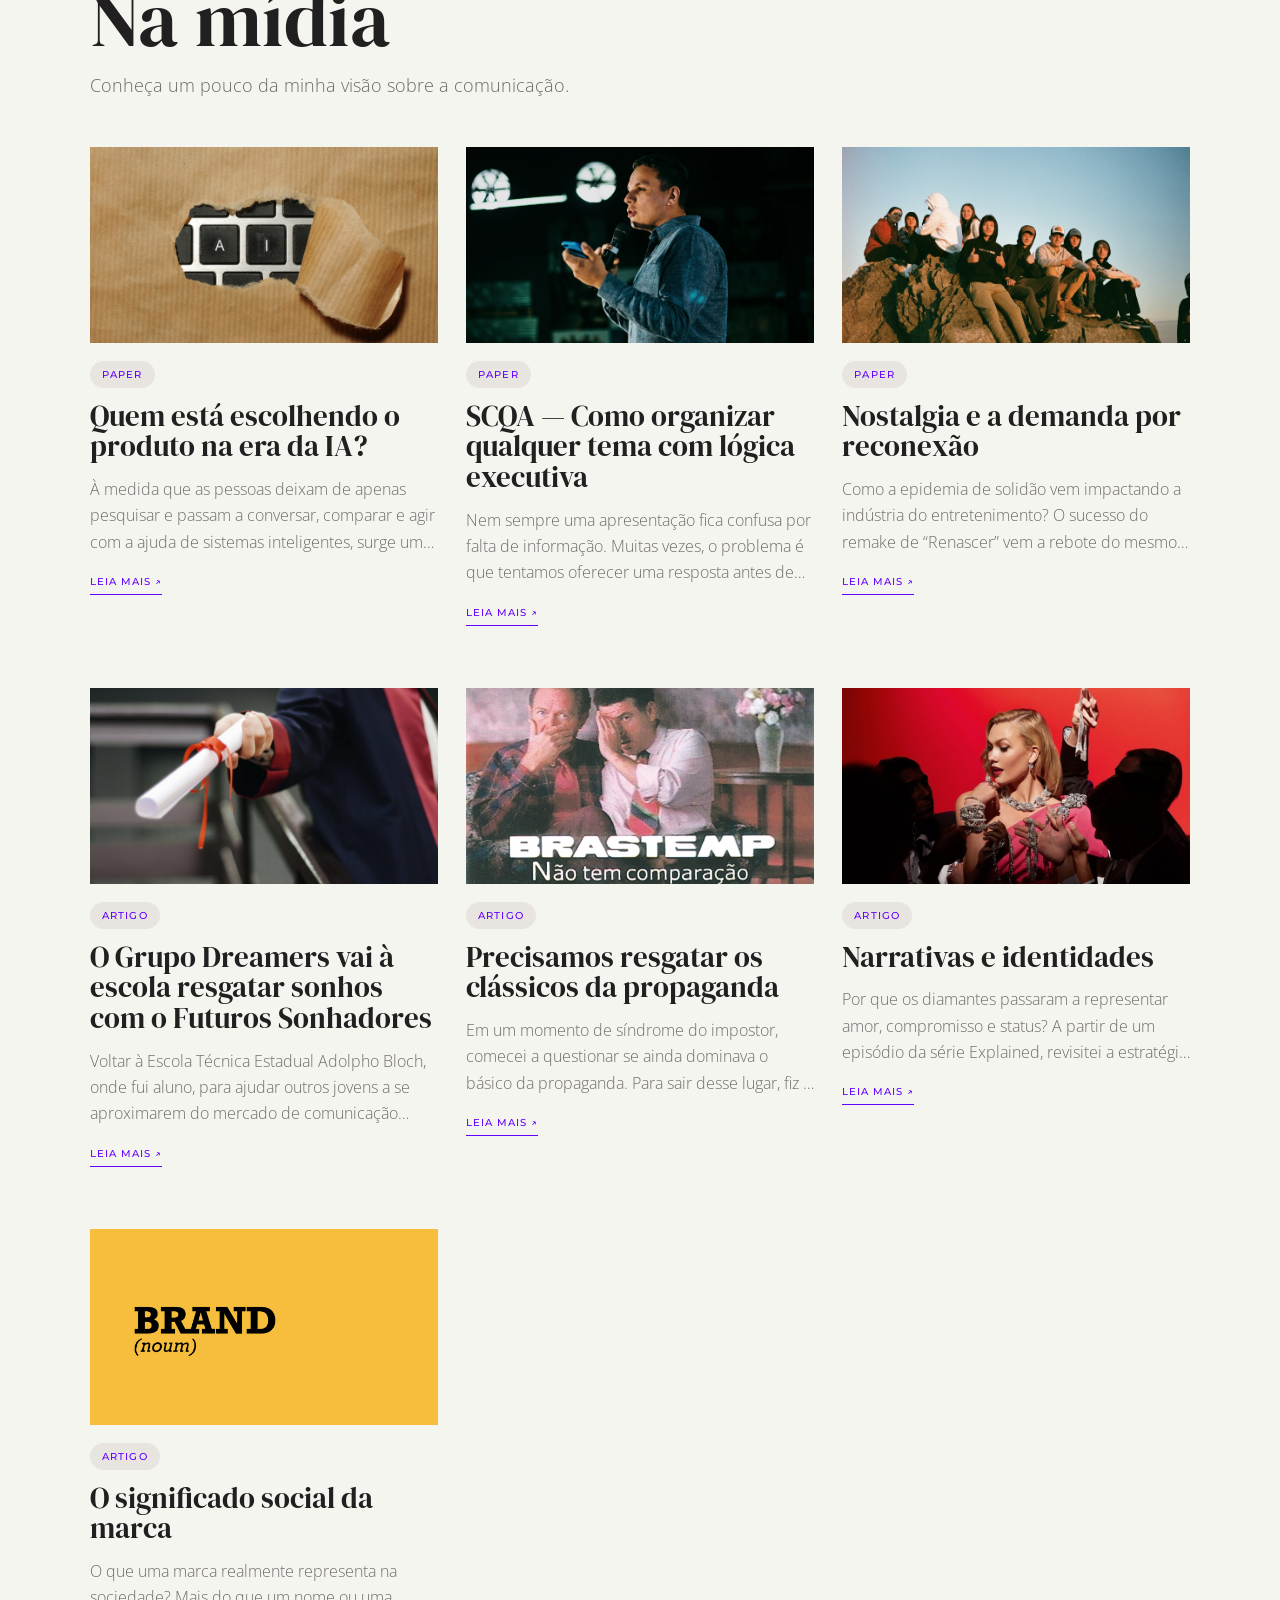
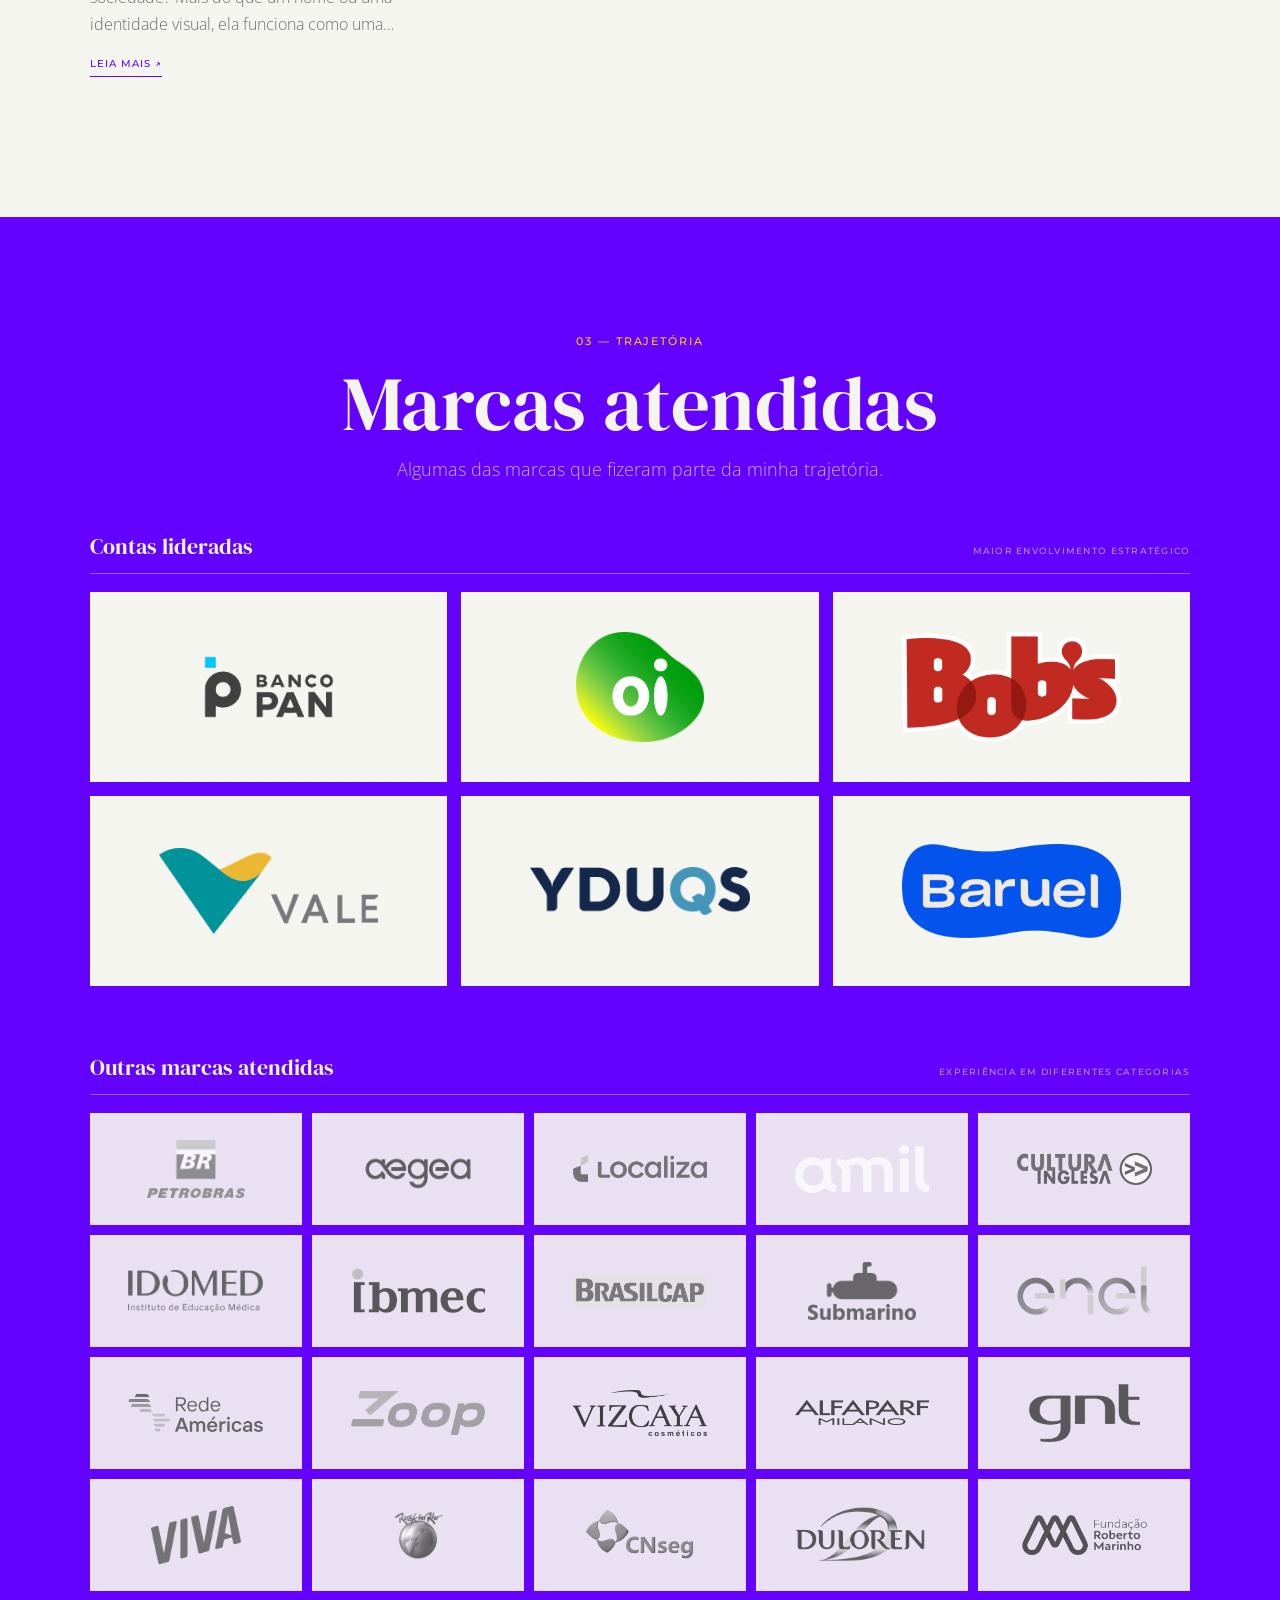
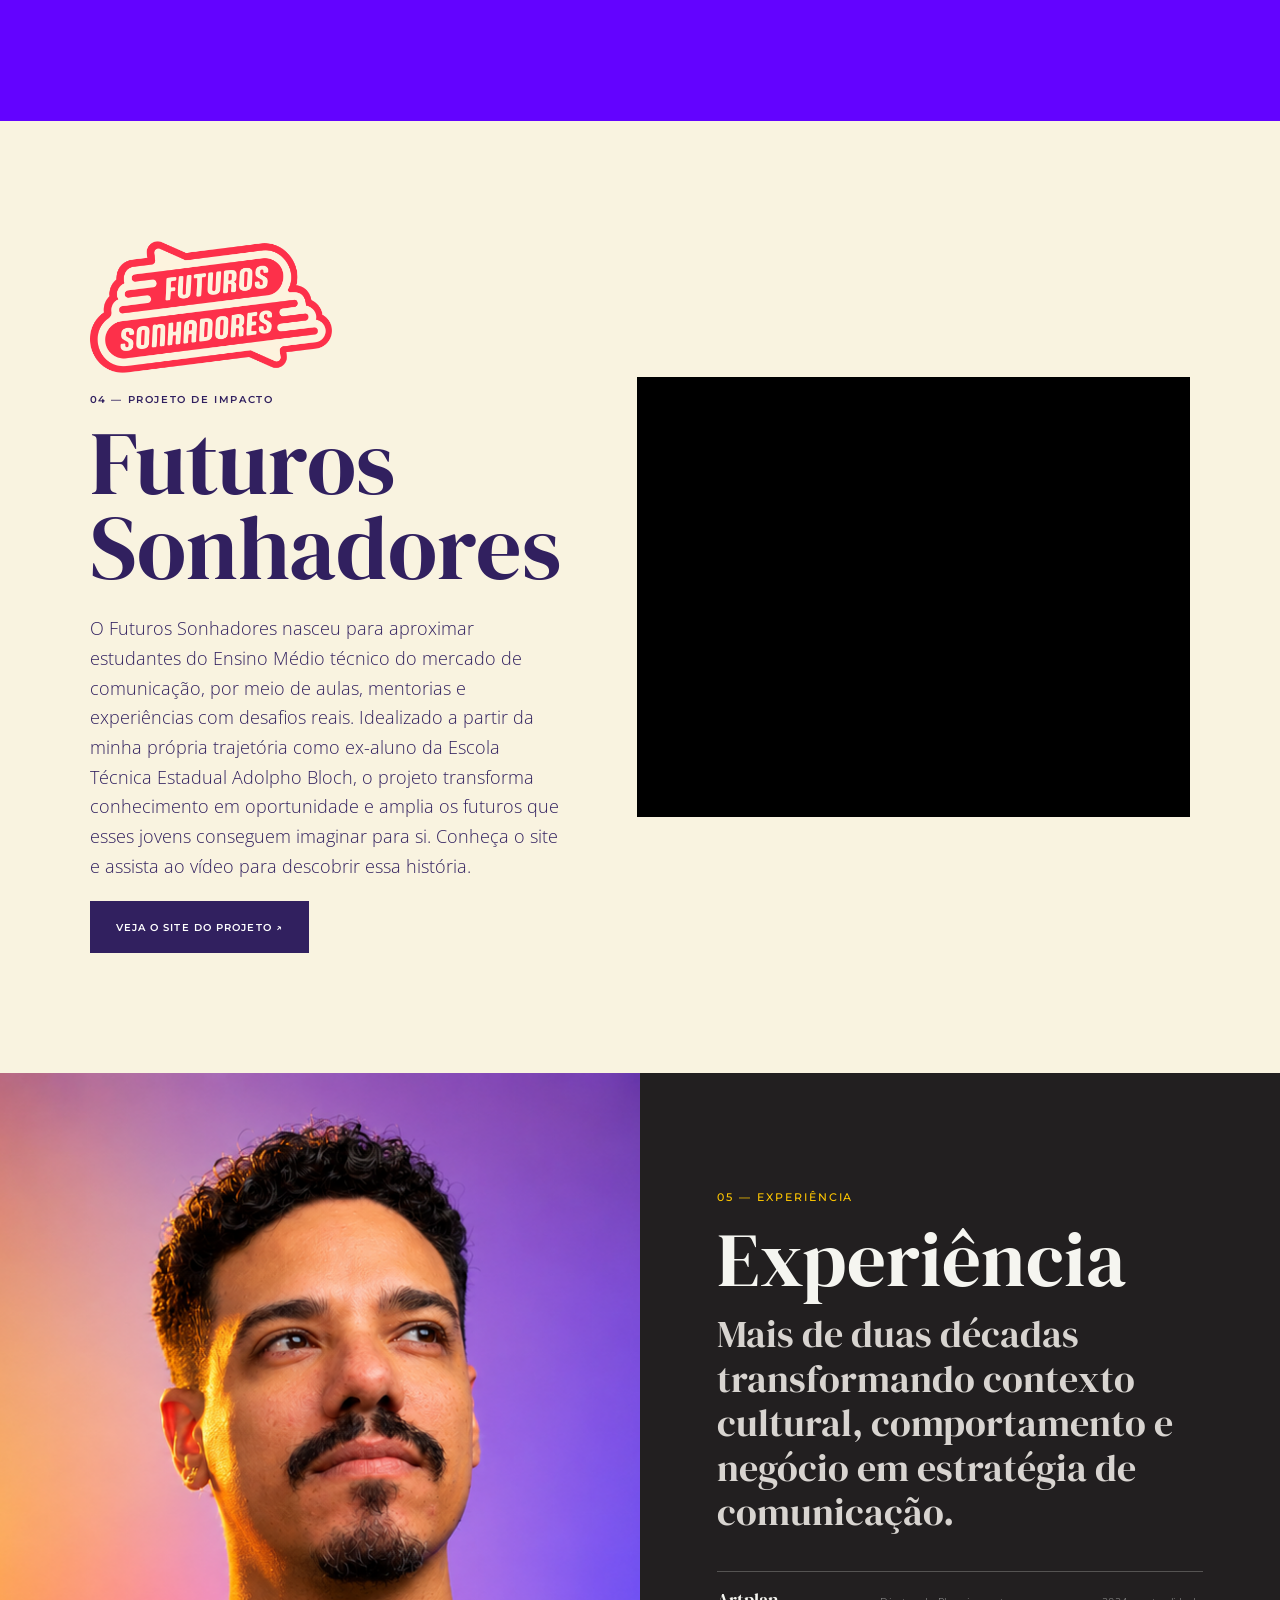
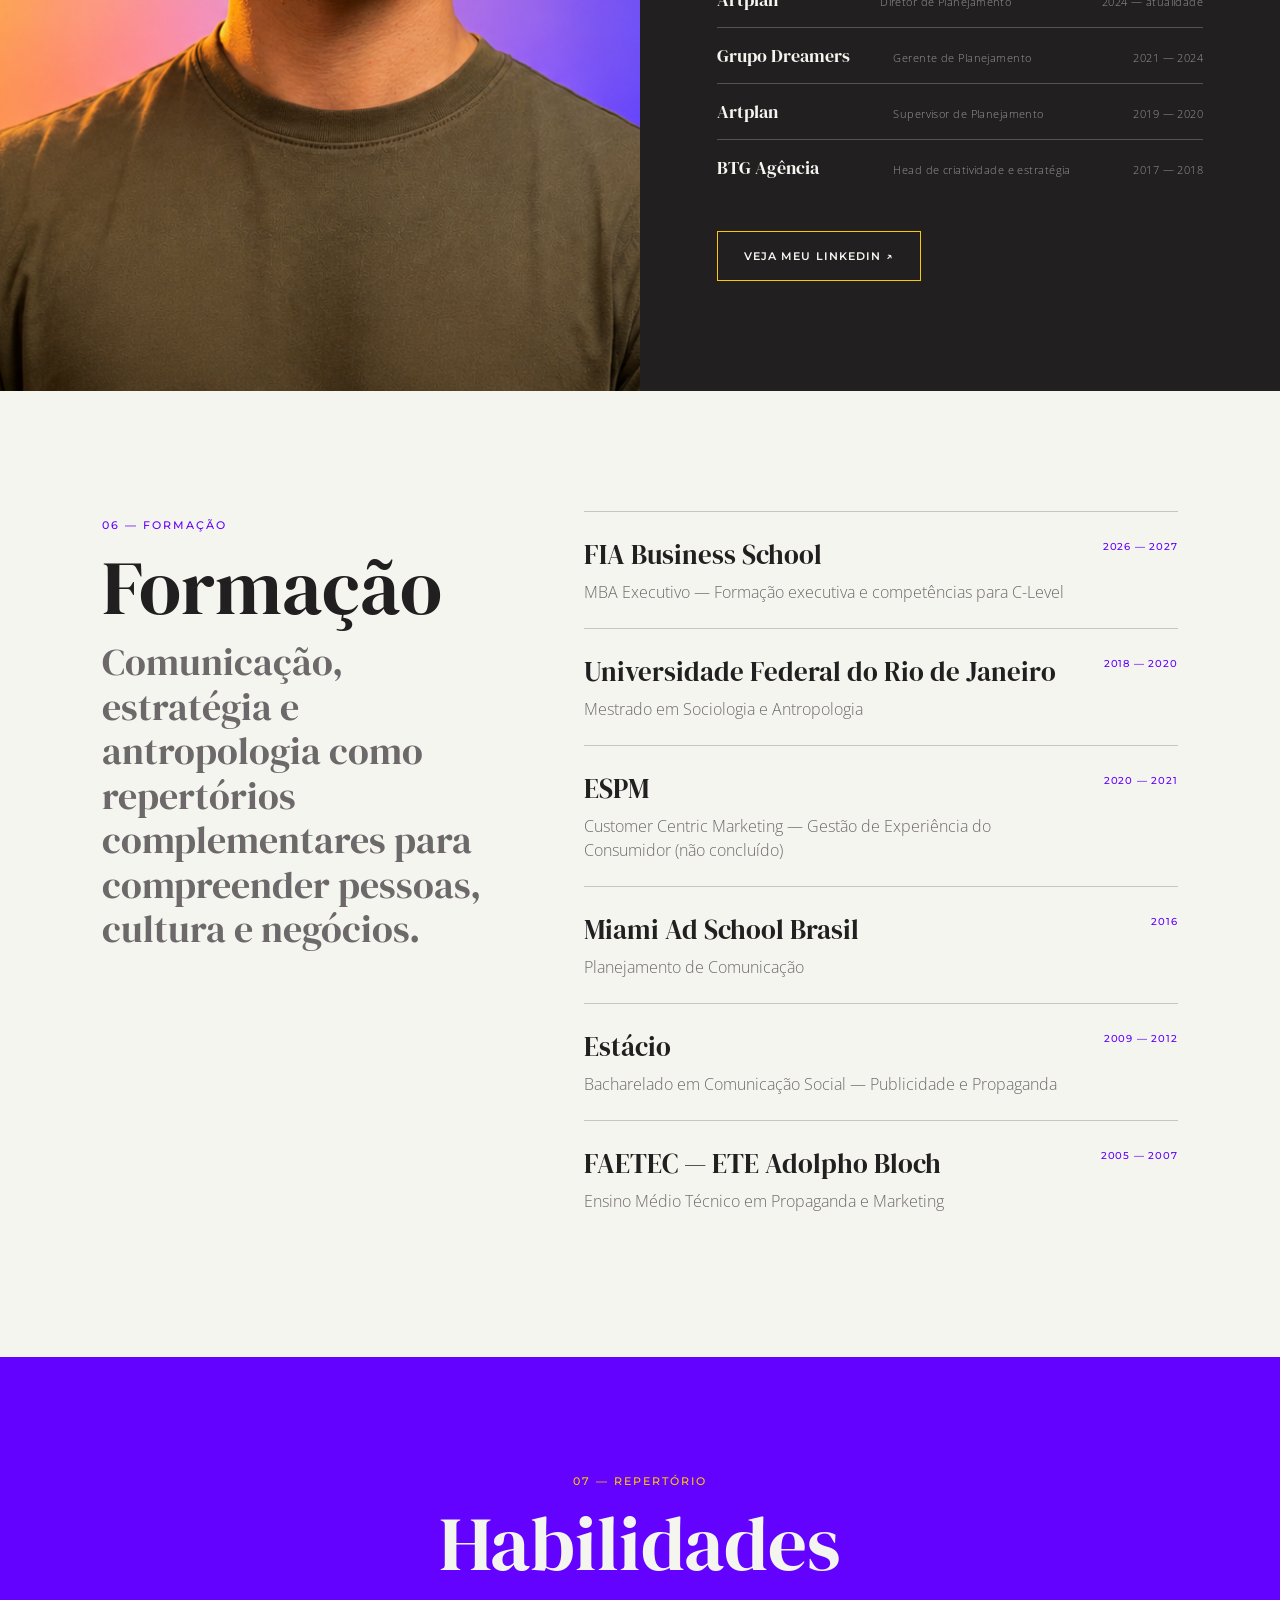
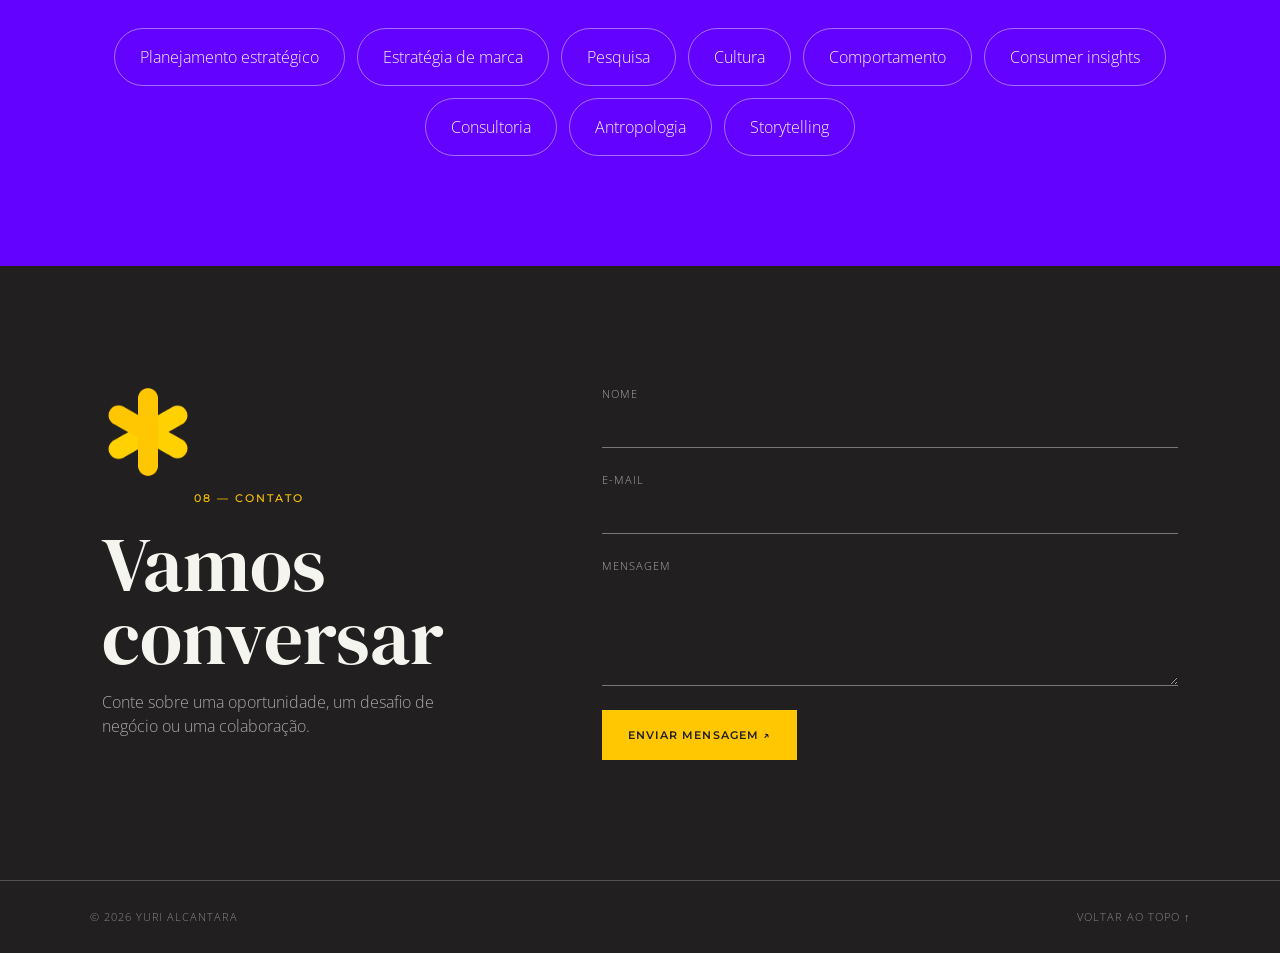
==== commit 053ff12f: "Adiciona novas seções e ajusta Futuros Sonhadores" ====
--- a/docs/index.html
+++ b/docs/index.html
@@ -5,8 +5,8 @@
     <meta name="viewport" content="width=device-width, initial-scale=1.0" />
     <meta name="description" content="Portfólio de Yuri Alcantara, Diretor de Planejamento e Estratégia." />
     <title>Yuri Alcantara — Planejamento e Estratégia</title>
-    <script type="module" crossorigin src="./assets/index-DLqE1N9i.js"></script>
-    <link rel="stylesheet" crossorigin href="./assets/index-BmO_c6LL.css">
+    <script type="module" crossorigin src="./assets/index-D4TsJIz1.js"></script>
+    <link rel="stylesheet" crossorigin href="./assets/index-ZLHLZB0J.css">
   </head>
   <body>
     <div id="root"></div>
--- a/docs/assets/index-ZLHLZB0J.css
+++ b/docs/assets/index-ZLHLZB0J.css
@@ -0,0 +1 @@
+@import "https://fonts.googleapis.com/css2?family=DM+Serif+Display:ital@0;1&family=Montserrat:wght@200;300;500&family=Open+Sans:wght@300;400;600&display=swap";@layer properties{@supports (((-webkit-hyphens:none)) and (not (margin-trim:inline))) or ((-moz-orient:inline) and (not (color:rgb(from red r g b)))){*,:before,:after,::backdrop{--tw-rotate-x:initial;--tw-rotate-y:initial;--tw-rotate-z:initial;--tw-skew-x:initial;--tw-skew-y:initial;--tw-blur:initial;--tw-brightness:initial;--tw-contrast:initial;--tw-grayscale:initial;--tw-hue-rotate:initial;--tw-invert:initial;--tw-opacity:initial;--tw-saturate:initial;--tw-sepia:initial;--tw-drop-shadow:initial;--tw-drop-shadow-color:initial;--tw-drop-shadow-alpha:100%;--tw-drop-shadow-size:initial}}}@layer theme{:root,:host{--font-sans:ui-sans-serif, system-ui, sans-serif, "Apple Color Emoji", "Segoe UI Emoji", "Segoe UI Symbol", "Noto Color Emoji";--font-mono:ui-monospace, SFMono-Regular, Menlo, Monaco, Consolas, "Liberation Mono", "Courier New", monospace;--spacing:.25rem;--default-font-family:var(--font-sans);--default-mono-font-family:var(--font-mono)}}@layer base{*,:after,:before,::backdrop{box-sizing:border-box;border:0 solid;margin:0;padding:0}::file-selector-button{box-sizing:border-box;border:0 solid;margin:0;padding:0}html,:host{-webkit-text-size-adjust:100%;tab-size:4;line-height:1.5;font-family:var(--default-font-family,ui-sans-serif, system-ui, sans-serif, "Apple Color Emoji", "Segoe UI Emoji", "Segoe UI Symbol", "Noto Color Emoji");font-feature-settings:var(--default-font-feature-settings,normal);font-variation-settings:var(--default-font-variation-settings,normal);-webkit-tap-highlight-color:transparent}hr{height:0;color:inherit;border-top-width:1px}abbr:where([title]){-webkit-text-decoration:underline dotted;text-decoration:underline dotted}h1,h2,h3,h4,h5,h6{font-size:inherit;font-weight:inherit}a{color:inherit;-webkit-text-decoration:inherit;-webkit-text-decoration:inherit;-webkit-text-decoration:inherit;-webkit-text-decoration:inherit;text-decoration:inherit}b,strong{font-weight:bolder}code,kbd,samp,pre{font-family:var(--default-mono-font-family,ui-monospace, SFMono-Regular, Menlo, Monaco, Consolas, "Liberation Mono", "Courier New", monospace);font-feature-settings:var(--default-mono-font-feature-settings,normal);font-variation-settings:var(--default-mono-font-variation-settings,normal);font-size:1em}small{font-size:80%}sub,sup{vertical-align:baseline;font-size:75%;line-height:0;position:relative}sub{bottom:-.25em}sup{top:-.5em}table{text-indent:0;border-color:inherit;border-collapse:collapse}:-moz-focusring{outline:auto}progress{vertical-align:baseline}summary{display:list-item}ol,ul,menu{list-style:none}img,svg,video,canvas,audio,iframe,embed,object{vertical-align:middle;display:block}img,video{max-width:100%;height:auto}button,input,select,optgroup,textarea{font:inherit;font-feature-settings:inherit;font-variation-settings:inherit;letter-spacing:inherit;color:inherit;opacity:1;background-color:#0000;border-radius:0}::file-selector-button{font:inherit;font-feature-settings:inherit;font-variation-settings:inherit;letter-spacing:inherit;color:inherit;opacity:1;background-color:#0000;border-radius:0}:where(select:is([multiple],[size])) optgroup{font-weight:bolder}:where(select:is([multiple],[size])) optgroup option{padding-inline-start:20px}::file-selector-button{margin-inline-end:4px}::placeholder{opacity:1}@supports (not ((-webkit-appearance:-apple-pay-button))) or (contain-intrinsic-size:1px){::placeholder{color:currentColor}@supports (color:color-mix(in lab, red, red)){::placeholder{color:color-mix(in oklab, currentcolor 50%, transparent)}}}textarea{resize:vertical}::-webkit-search-decoration{-webkit-appearance:none}::-webkit-date-and-time-value{min-height:1lh;text-align:inherit}::-webkit-datetime-edit{display:inline-flex}::-webkit-datetime-edit-fields-wrapper{padding:0}::-webkit-datetime-edit{padding-block:0}::-webkit-datetime-edit-year-field{padding-block:0}::-webkit-datetime-edit-month-field{padding-block:0}::-webkit-datetime-edit-day-field{padding-block:0}::-webkit-datetime-edit-hour-field{padding-block:0}::-webkit-datetime-edit-minute-field{padding-block:0}::-webkit-datetime-edit-second-field{padding-block:0}::-webkit-datetime-edit-millisecond-field{padding-block:0}::-webkit-datetime-edit-meridiem-field{padding-block:0}::-webkit-calendar-picker-indicator{line-height:1}:-moz-ui-invalid{box-shadow:none}button,input:where([type=button],[type=reset],[type=submit]){appearance:button}::file-selector-button{appearance:button}::-webkit-inner-spin-button{height:auto}::-webkit-outer-spin-button{height:auto}[hidden]:where(:not([hidden=until-found])){display:none!important}}@layer components;@layer utilities{.visible{visibility:visible}.relative{position:relative}.start{inset-inline-start:var(--spacing)}.end{inset-inline-end:var(--spacing)}.flex{display:flex}.hidden{display:none}.table{display:table}.grow{flex-grow:1}.transform{transform:var(--tw-rotate-x,) var(--tw-rotate-y,) var(--tw-rotate-z,) var(--tw-skew-x,) var(--tw-skew-y,)}.resize{resize:both}.blur{--tw-blur:blur(8px);filter:var(--tw-blur,) var(--tw-brightness,) var(--tw-contrast,) var(--tw-grayscale,) var(--tw-hue-rotate,) var(--tw-invert,) var(--tw-saturate,) var(--tw-sepia,) var(--tw-drop-shadow,)}}:root{--violet:#6303ff;--ink:#221f20;--yellow:#ffc701;--gold:#ffd101;--cream:#f5f5f0;--line:#f5f5f03d}*{box-sizing:border-box}html{scroll-behavior:smooth}body{background:var(--ink);color:var(--cream);margin:0;font-family:Open Sans,sans-serif;font-weight:300}button,input,textarea{font:inherit}a{color:inherit;text-decoration:none}.site-header{z-index:30;-webkit-backdrop-filter:blur(7px);backdrop-filter:blur(7px);background:linear-gradient(#221f20d1,#0000);align-items:center;gap:3vw;height:76px;padding:0 4vw;display:flex;position:fixed;top:0;left:0;right:0}.mini-brand{align-items:baseline;gap:8px;margin-right:auto;display:flex}.mark-crop{flex:none;display:inline-block;position:relative;overflow:visible}.mark-crop img{object-fit:contain;width:225%;max-width:none;height:225%;position:absolute;top:50%;left:50%;transform:translate(-50%,-50%)}.mini-brand .mark-crop{align-self:center;width:25px;height:25px}.mini-brand span{font-family:DM Serif Display,serif;font-size:21px;font-style:italic}.mini-brand b{letter-spacing:.06em;font-family:Montserrat,sans-serif;font-size:15px;font-style:normal;font-weight:200}nav{text-transform:uppercase;letter-spacing:.12em;gap:26px;font-size:12px;display:flex}nav a:hover{color:var(--yellow)}.language-toggle{letter-spacing:.08em;align-items:center;gap:7px;font-family:Montserrat;font-size:10px;display:flex}.language-toggle span{opacity:.45}.language-toggle span.active{opacity:1;color:var(--yellow)}.language-toggle button{cursor:pointer;background:#221f204d;border:1px solid #fff9;border-radius:20px;width:42px;height:23px;padding:3px}.language-toggle i{background:var(--yellow);border-radius:50%;width:15px;height:15px;transition:transform .25s;display:block}.language-toggle button.switched i{transform:translate(18px)}.hero{align-items:center;min-height:100svh;display:flex;position:relative;overflow:hidden}.hero-image{background:url(./yuri-hero.png) 50%/cover no-repeat;position:absolute;inset:0;transform:scale(1.01)}.hero-shade{background:linear-gradient(90deg,#ffc70114,#0000 55%),linear-gradient(#0000 60%,#221f201f);position:absolute;inset:0}.hero-content{z-index:2;width:min(700px,54vw);color:var(--ink);margin-left:7.3vw;padding-top:7vh;position:relative}.hero-mark{width:145px;height:145px;margin:8px 0 14px 8px}h1{white-space:nowrap;align-items:baseline;margin:0;line-height:.8;display:flex}h1 em{font-family:DM Serif Display,serif;font-size:clamp(70px,7vw,108px);font-weight:400}h1 span{letter-spacing:.01em;font-family:Montserrat,sans-serif;font-size:clamp(50px,5.25vw,80px);font-weight:200}.hero-content>p{color:var(--violet);max-width:700px;margin:26px 0 32px;font-size:clamp(18px,1.9vw,30px);line-height:1.2}.scroll-cue{border-bottom:1px solid var(--ink);text-transform:uppercase;letter-spacing:.1em;align-items:center;gap:14px;padding:12px 0;font-size:12px;font-weight:600;display:inline-flex}.scroll-cue b{font-size:18px}.projects-section,.archive-section{background:var(--ink);padding:120px 7vw;position:relative}.projects-section:before{content:"";filter:grayscale()blur(15px);opacity:.12;background:url(./yuri-hero.png) 50%/cover no-repeat;height:52vh;position:absolute;inset:-10vh 0 auto;-webkit-mask-image:linear-gradient(#000,#0000);mask-image:linear-gradient(#000,#0000)}.section-heading{text-align:center;max-width:760px;margin:0 auto 76px;position:relative}.section-heading.compact{margin-bottom:48px}.section-heading.light{color:var(--cream)}.eyebrow{color:var(--yellow);letter-spacing:.18em;font:500 11px/1 Montserrat}h2{margin:16px 0;font-family:DM Serif Display,serif;font-size:clamp(48px,6vw,88px);font-weight:400;line-height:.95}.section-heading p{color:#f5f5f0a3;font-size:18px}.featured-list{gap:80px;max-width:1280px;margin:auto;display:grid;position:relative}.featured-card{border:1px solid var(--line);background:#1b191a;grid-template-columns:1.2fr 1fr;min-height:540px;display:grid;box-shadow:0 36px 90px #00000040}.featured-card:nth-child(2n) .case-video{order:2}.featured-card:nth-child(2n) .project-summary{order:1}.translation-notice{width:max-content;max-width:86vw;color:var(--yellow);letter-spacing:.14em;margin:-50px auto 48px;font:500 10px Montserrat;position:relative}.case-video{background:linear-gradient(135deg,var(--violet),#2e02a0);min-height:540px;position:relative;overflow:hidden}.yellow .case-video{background:linear-gradient(135deg,var(--yellow),#ff8a00)}.case-video iframe{border:0;width:100%;height:100%;min-height:540px}.case-cover{object-fit:cover;width:100%;height:100%;min-height:540px;display:block}.case-video .project-number{z-index:2;color:var(--cream);-webkit-backdrop-filter:blur(5px);backdrop-filter:blur(5px);background:#221f20c2;padding:4px 10px}.video-placeholder{color:var(--cream);cursor:pointer;background:linear-gradient(135deg,var(--violet),#2e02a0);border:0;position:relative;overflow:hidden}.yellow .video-placeholder{background:linear-gradient(135deg,var(--yellow),#ff8a00);color:var(--ink)}.cream .video-placeholder{background:linear-gradient(135deg,var(--cream),#a69da0);color:var(--ink)}.video-placeholder:after{content:"";opacity:.12;mix-blend-mode:overlay;background:repeating-radial-gradient(circle at 0 0,#0000 0 2px,#fff 3px 4px);position:absolute;inset:0}.project-number{font:200 36px Montserrat;position:absolute;top:25px;left:28px}.play{border:1px solid;border-radius:50%;place-items:center;width:72px;height:72px;margin:auto;padding-left:5px;display:grid}.video-placeholder small{letter-spacing:.14em;position:absolute;bottom:26px;left:28px}.project-summary{flex-direction:column;justify-content:center;padding:48px;display:flex}.draft-label{color:var(--yellow);letter-spacing:.15em;font:500 10px Montserrat}.client-name{color:#aaa;letter-spacing:.14em;text-transform:uppercase;margin-top:18px;font:500 10px Montserrat}.project-summary h3{margin:8px 0 18px;font:400 clamp(36px,4vw,60px)/.98 DM Serif Display}.project-summary>p{color:#aaa;line-height:1.65}dl{margin:22px 0}dl div{border-top:1px solid var(--line);grid-template-columns:110px 1fr;padding:10px 0;display:grid}dt{color:var(--yellow);text-transform:uppercase;letter-spacing:.1em;font-size:11px}dd{color:#aaa;margin:0;font-size:13px}.text-link{border:0;border-bottom:1px solid var(--yellow);color:var(--cream);cursor:pointer;background:0 0;align-self:flex-start;padding:8px 0}.archive-section{background:var(--cream);color:var(--ink)}.archive-section .section-heading p{color:#6d686a}.project-grid{grid-template-columns:repeat(3,1fr);gap:32px 22px;max-width:1280px;margin:auto;display:grid}.project-tile{text-align:left;cursor:pointer;color:var(--ink);background:0 0;border:0;padding:0}.tile-art{aspect-ratio:4/3;background:var(--violet);display:block;overflow:hidden}.tile-art img{object-fit:cover;filter:grayscale();opacity:.5;width:100%;height:100%;transition:all .5s}.project-tile:hover img{filter:none;opacity:1;transform:scale(1.04)}.project-tile small{color:var(--violet);letter-spacing:.1em;margin:16px 0 5px;font-size:10px;display:block}.project-tile strong{font:400 30px DM Serif Display;display:block}.project-tile>span:last-child{margin-top:12px;font-size:12px;display:block}.project-tile.pending{cursor:default}.media-section{background:var(--cream);color:var(--ink);padding:120px 7vw 140px}.media-heading{text-align:left;max-width:1280px}.media-heading .eyebrow{color:var(--violet)}.media-heading p{color:#6d686a}.media-grid{grid-template-columns:repeat(3,1fr);gap:62px 28px;max-width:1280px;margin:auto;display:grid}.media-card{min-width:0;color:var(--ink);text-align:left;cursor:pointer;background:0 0;border:0;flex-direction:column;padding:0;display:flex}.media-card-image{aspect-ratio:16/9;background:#d8d4d0;display:block;overflow:hidden}.media-card-image img{object-fit:cover;filter:grayscale(.15);width:100%;height:100%;transition:transform .4s,filter .4s}.media-card:hover .media-card-image img{filter:none;transform:scale(1.035)}.media-meta{color:var(--violet);letter-spacing:.12em;text-transform:uppercase;background:#e8e5e1;border-radius:100px;align-self:flex-start;margin:18px 0 13px;padding:7px 12px;font:500 10px Montserrat}.media-card strong{font:400 clamp(28px,2.3vw,38px)/1.04 DM Serif Display}.media-excerpt{color:#706b6d;-webkit-line-clamp:3;-webkit-box-orient:vertical;margin-top:14px;line-height:1.65;display:-webkit-box;overflow:hidden}.media-link{border-bottom:1px solid var(--violet);color:var(--violet);letter-spacing:.1em;text-transform:uppercase;align-self:flex-start;margin-top:20px;padding-bottom:6px;font:500 10px Montserrat}.brands-section{background:var(--violet);padding:110px 7vw 130px}.brands-section .section-heading p{color:#f5f5f0b3}.brand-tier{max-width:1180px;margin:0 auto}.secondary-tier{margin-top:66px}.tier-heading{border-bottom:1px solid #ffffff59;justify-content:space-between;align-items:baseline;margin-bottom:18px;padding-bottom:12px;display:flex}.tier-heading span{font:400 22px DM Serif Display}.tier-heading small{opacity:.58;letter-spacing:.14em;text-transform:uppercase;font:500 9px Montserrat}.primary-brand-grid{grid-template-columns:repeat(3,1fr);gap:14px;display:grid}.secondary-brand-grid{grid-template-columns:repeat(5,1fr);gap:10px;display:grid}.brand-card{background:var(--cream);place-items:center;display:grid;overflow:hidden}.brand-card img{object-fit:contain;width:100%;height:100%;display:block}.primary-brand{min-height:190px;padding:38px}.primary-brand img{max-width:78%;max-height:110px}.secondary-brand{background:#f5f5f0eb;min-height:112px;padding:24px}.secondary-brand img{filter:grayscale();opacity:.72;max-width:82%;max-height:58px;transition:all .25s}.secondary-brand:hover img{filter:none;opacity:1}.futures-section{color:#31205f;background:#f9f3e0;grid-template-columns:.82fr 1.18fr;gap:6vw;padding:120px 7vw;display:grid;position:relative}.futures-copy{align-self:center}.futures-logo{object-fit:contain;object-position:left center;width:min(260px,70%);max-height:132px;margin-bottom:20px}.futures-eyebrow{letter-spacing:.16em;text-transform:uppercase;font:600 10px Montserrat;display:block}.futures-copy h2{margin:14px 0 24px;font-size:clamp(64px,7vw,104px)}.futures-copy p{max-width:620px;font-size:18px;line-height:1.65}.futures-button{color:#fff;letter-spacing:.11em;text-transform:uppercase;background:#31205f;border:2px solid #31205f;align-items:center;min-height:52px;margin-top:20px;padding:0 24px;font:600 10px Montserrat;display:inline-flex}.futures-media{align-items:center;display:grid}.futures-media iframe{background:#000;border:0;width:100%;min-height:440px}.profile-section{grid-template-columns:1fr 1fr;min-height:800px;display:grid}.profile-photo{overflow:hidden}.profile-photo img{object-fit:cover;width:100%;height:100%}.profile-copy{align-self:center;padding:110px 6vw}.large-copy{color:#d8d4d0;font:400 clamp(28px,3vw,46px)/1.16 DM Serif Display}.experience-list{margin:36px 0;display:grid}.experience-list article{border-top:1px solid var(--line);grid-template-columns:1fr 1.4fr auto;align-items:baseline;gap:18px;padding:15px 0;display:grid}.experience-list strong{font:400 18px DM Serif Display}.experience-list span,.experience-list time{color:#999;letter-spacing:.04em;font-size:11px}.button{border:1px solid var(--yellow);background:var(--yellow);min-height:50px;color:var(--ink);text-transform:uppercase;letter-spacing:.1em;cursor:pointer;justify-content:center;align-items:center;padding:0 26px;font:600 11px Montserrat;display:inline-flex}.button.secondary{color:var(--cream);background:0 0}.education-section{background:var(--cream);color:var(--ink);grid-template-columns:.78fr 1.22fr;gap:8vw;padding:120px 8vw;display:grid}.education-intro .eyebrow{color:var(--violet)}.education-intro .large-copy{color:#6d686a}.education-list{align-self:center;display:grid}.education-list article{border-top:1px solid #221f2038;padding:24px 100px 24px 0;position:relative}.education-list h3{margin:0 0 7px;font:400 27px DM Serif Display}.education-list p{color:#6d686a;margin:0;line-height:1.5}.education-period{color:var(--violet);letter-spacing:.08em;font:500 10px Montserrat;position:absolute;top:28px;right:0}.skills-section{background:var(--violet);padding:110px 7vw}.skill-cloud{flex-wrap:wrap;justify-content:center;gap:12px;max-width:1100px;margin:auto;display:flex}.skill-cloud span{border:1px solid #ffffff6b;border-radius:100px;padding:16px 25px;font-size:16px}.contact-section{grid-template-columns:.8fr 1.2fr;gap:9vw;padding:120px 8vw;display:grid}.contact-mark{width:92px;height:92px;margin-bottom:24px}.contact-intro h2{margin-top:20px}.contact-intro p{color:#aaa;max-width:420px}.contact-section form{gap:24px;display:grid}.contact-section label{color:#aaa;text-transform:uppercase;letter-spacing:.1em;gap:8px;font-size:11px;display:grid}.contact-section input,.contact-section textarea{color:var(--cream);resize:vertical;background:0 0;border:0;border-bottom:1px solid #777;outline:none;padding:10px 0}.contact-section input:focus,.contact-section textarea:focus{border-color:var(--yellow)}.contact-section .button{border:0;justify-self:start}footer{border-top:1px solid var(--line);color:#888;text-transform:uppercase;letter-spacing:.09em;justify-content:space-between;padding:28px 7vw;font-size:11px;display:flex}.modal-backdrop{z-index:100;-webkit-backdrop-filter:blur(15px)grayscale(.6);backdrop-filter:blur(15px)grayscale(.6);background:#141214ad;place-items:center;padding:4vw;display:grid;position:fixed;inset:0}.noise{opacity:.13;pointer-events:none;background-image:url("data:image/svg+xml,%3Csvg viewBox='0 0 180 180' xmlns='http://www.w3.org/2000/svg'%3E%3Cfilter id='n'%3E%3CfeTurbulence type='fractalNoise' baseFrequency='.9' numOctaves='4' stitchTiles='stitch'/%3E%3C/filter%3E%3Crect width='100%25' height='100%25' filter='url(%23n)' opacity='.8'/%3E%3C/svg%3E");animation:.16s steps(2,end) infinite noise;position:absolute;inset:0}.project-modal{background:var(--ink);border:1px solid #ffffff59;grid-template-columns:1.2fr 1fr;width:min(1400px,94vw);max-height:90vh;display:grid;position:relative;overflow:auto;box-shadow:0 40px 120px #000}.modal-close{z-index:3;width:42px;height:42px;color:var(--cream);cursor:pointer;background:#221f20b3;border:0;border-radius:50%;font-size:30px;position:absolute;top:16px;right:20px}.modal-media{background:#000;min-height:70vh;position:relative}.modal-media iframe{border:0;width:100%;height:100%;min-height:70vh}.modal-case-image{object-fit:contain;background:#eeeae3;width:100%;height:100%;min-height:70vh;display:block}.carousel-controls{-webkit-backdrop-filter:blur(8px);backdrop-filter:blur(8px);color:var(--cream);background:#221f20d1;border:1px solid #ffffff59;align-items:center;gap:18px;padding:8px 12px;display:flex;position:absolute;bottom:22px;left:50%;transform:translate(-50%)}.carousel-controls button{width:38px;height:34px;color:var(--cream);cursor:pointer;background:0 0;border:0;font-size:20px}.carousel-controls span{letter-spacing:.12em;font:500 10px Montserrat}.modal-copy{padding:70px 55px}.modal-copy h2{margin-top:8px;font-size:58px}.modal-copy>p{color:#aaa;line-height:1.7}.article-modal{background:var(--cream);width:min(1080px,94vw);max-height:90vh;color:var(--ink);position:relative;overflow:auto;box-shadow:0 40px 120px #000}.article-modal-image{object-fit:cover;width:100%;height:min(42vh,430px);display:block}.article-modal-copy{padding:55px 7vw 65px}.article-modal-copy .eyebrow{color:var(--violet)}.article-modal-copy h2{max-width:820px;font-size:clamp(48px,6vw,78px)}.article-modal-copy p{color:#514c4e;max-width:820px;font-size:17px;line-height:1.75}.article-actions{flex-wrap:wrap;gap:12px;margin-top:34px;display:flex}.article-actions .button.secondary{color:var(--ink);border-color:var(--violet)}@keyframes noise{0%{transform:translate(0)}25%{transform:translate(2%,-1%)}50%{transform:translate(-1%,2%)}75%{transform:translate(1%,1%)}}@media (width<=900px){nav{display:none}.hero-content{width:62vw;margin-left:5vw}.hero-mark{width:105px;height:105px}.featured-card,.profile-section,.contact-section,.project-modal{grid-template-columns:1fr}.featured-card:nth-child(2n) .case-video{order:0}.case-video,.case-video iframe,.case-cover{min-height:430px}.project-grid,.primary-brand-grid{grid-template-columns:repeat(2,1fr)}.secondary-brand-grid{grid-template-columns:repeat(3,1fr)}.profile-photo{height:70vh}.project-modal{max-height:92vh}.modal-media,.modal-media iframe,.modal-case-image{min-height:42vh}.modal-copy{padding:45px 35px}.experience-list article{grid-template-columns:1fr 1.3fr}.experience-list time{grid-column:2}}@media (width<=600px){.site-header{height:64px;padding:0 18px}.mini-brand>span:last-child{display:none}.mini-brand .mark-crop{width:27px;height:27px}.hero{align-items:flex-end}.hero-image{background-image:url(./yuri-portrait.png);background-position:58%}.hero-content{width:auto;margin:0;padding:0 22px 7vh}.hero-mark{width:84px;height:84px;margin:4px 0 10px 4px}h1{white-space:normal;flex-wrap:nowrap}h1 em{font-size:64px}h1 span{font-size:46px}.hero-content>p{max-width:92%;font-size:17px}.projects-section,.archive-section{padding:90px 20px}.section-heading{text-align:left;margin-bottom:48px}.translation-notice{margin:-28px 0 38px}.featured-list{gap:36px}.featured-card{min-height:auto}.case-video,.case-video iframe,.case-cover{min-height:300px}.project-summary{padding:32px 24px}.project-grid{grid-template-columns:1fr}.brands-section{padding:80px 22px}.tier-heading{gap:6px;display:grid}.primary-brand-grid,.secondary-brand-grid{grid-template-columns:1fr 1fr}.primary-brand{min-height:135px;padding:25px}.secondary-brand{min-height:92px;padding:18px}.profile-section{display:block}.profile-photo{height:58vh}.profile-copy{padding:75px 24px}.experience-list article{grid-template-columns:1fr}.experience-list time{grid-column:auto}.skills-section{padding:80px 22px}.skill-cloud{justify-content:flex-start}.contact-section{padding:85px 24px}footer{gap:30px;padding:24px}.modal-backdrop{padding:12px}.modal-copy h2{font-size:44px}dl div{grid-template-columns:90px 1fr}.hero-image{background-position:43%}.hero-shade{background:linear-gradient(#0000 14%,#221f2014 27%,#221f206b 48%,#221f20e0 75%,#221f20fc 100%)}.hero-content{width:100%;color:var(--cream);padding-left:24px;padding-right:24px}.hero-content h1{white-space:nowrap;gap:2px;width:100%}.hero-content h1 em{font-size:clamp(44px,12.5vw,50px)}.hero-content h1 span{letter-spacing:0;font-size:clamp(30px,8.6vw,35px)}.hero-content>p{max-width:100%;color:var(--cream);font-size:16px;line-height:1.3}.scroll-cue{border-color:var(--cream)}}@media (width<=900px){.media-grid{grid-template-columns:repeat(2,1fr)}.futures-section,.education-section,.futures-media{grid-template-columns:1fr}}@media (width<=600px){.media-section{padding:85px 22px 100px}.media-grid{grid-template-columns:1fr;gap:48px}.media-card strong{font-size:34px}.futures-section{gap:45px;padding:86px 22px}.futures-copy h2{font-size:60px}.futures-copy p{font-size:16px}.futures-media iframe{min-height:220px}.education-section{gap:42px;padding:85px 22px}.education-list article{padding:24px 0}.education-period{margin-bottom:8px;display:block;position:static}.article-modal-copy{padding:42px 24px 55px}.article-modal-copy h2{font-size:44px}.article-modal-copy p{font-size:15px}}@media (prefers-reduced-motion:reduce){html{scroll-behavior:auto}.noise{animation:none}*{transition:none!important}}@property --tw-rotate-x{syntax:"*";inherits:false}@property --tw-rotate-y{syntax:"*";inherits:false}@property --tw-rotate-z{syntax:"*";inherits:false}@property --tw-skew-x{syntax:"*";inherits:false}@property --tw-skew-y{syntax:"*";inherits:false}@property --tw-blur{syntax:"*";inherits:false}@property --tw-brightness{syntax:"*";inherits:false}@property --tw-contrast{syntax:"*";inherits:false}@property --tw-grayscale{syntax:"*";inherits:false}@property --tw-hue-rotate{syntax:"*";inherits:false}@property --tw-invert{syntax:"*";inherits:false}@property --tw-opacity{syntax:"*";inherits:false}@property --tw-saturate{syntax:"*";inherits:false}@property --tw-sepia{syntax:"*";inherits:false}@property --tw-drop-shadow{syntax:"*";inherits:false}@property --tw-drop-shadow-color{syntax:"*";inherits:false}@property --tw-drop-shadow-alpha{syntax:"<percentage>";inherits:false;initial-value:100%}@property --tw-drop-shadow-size{syntax:"*";inherits:false}
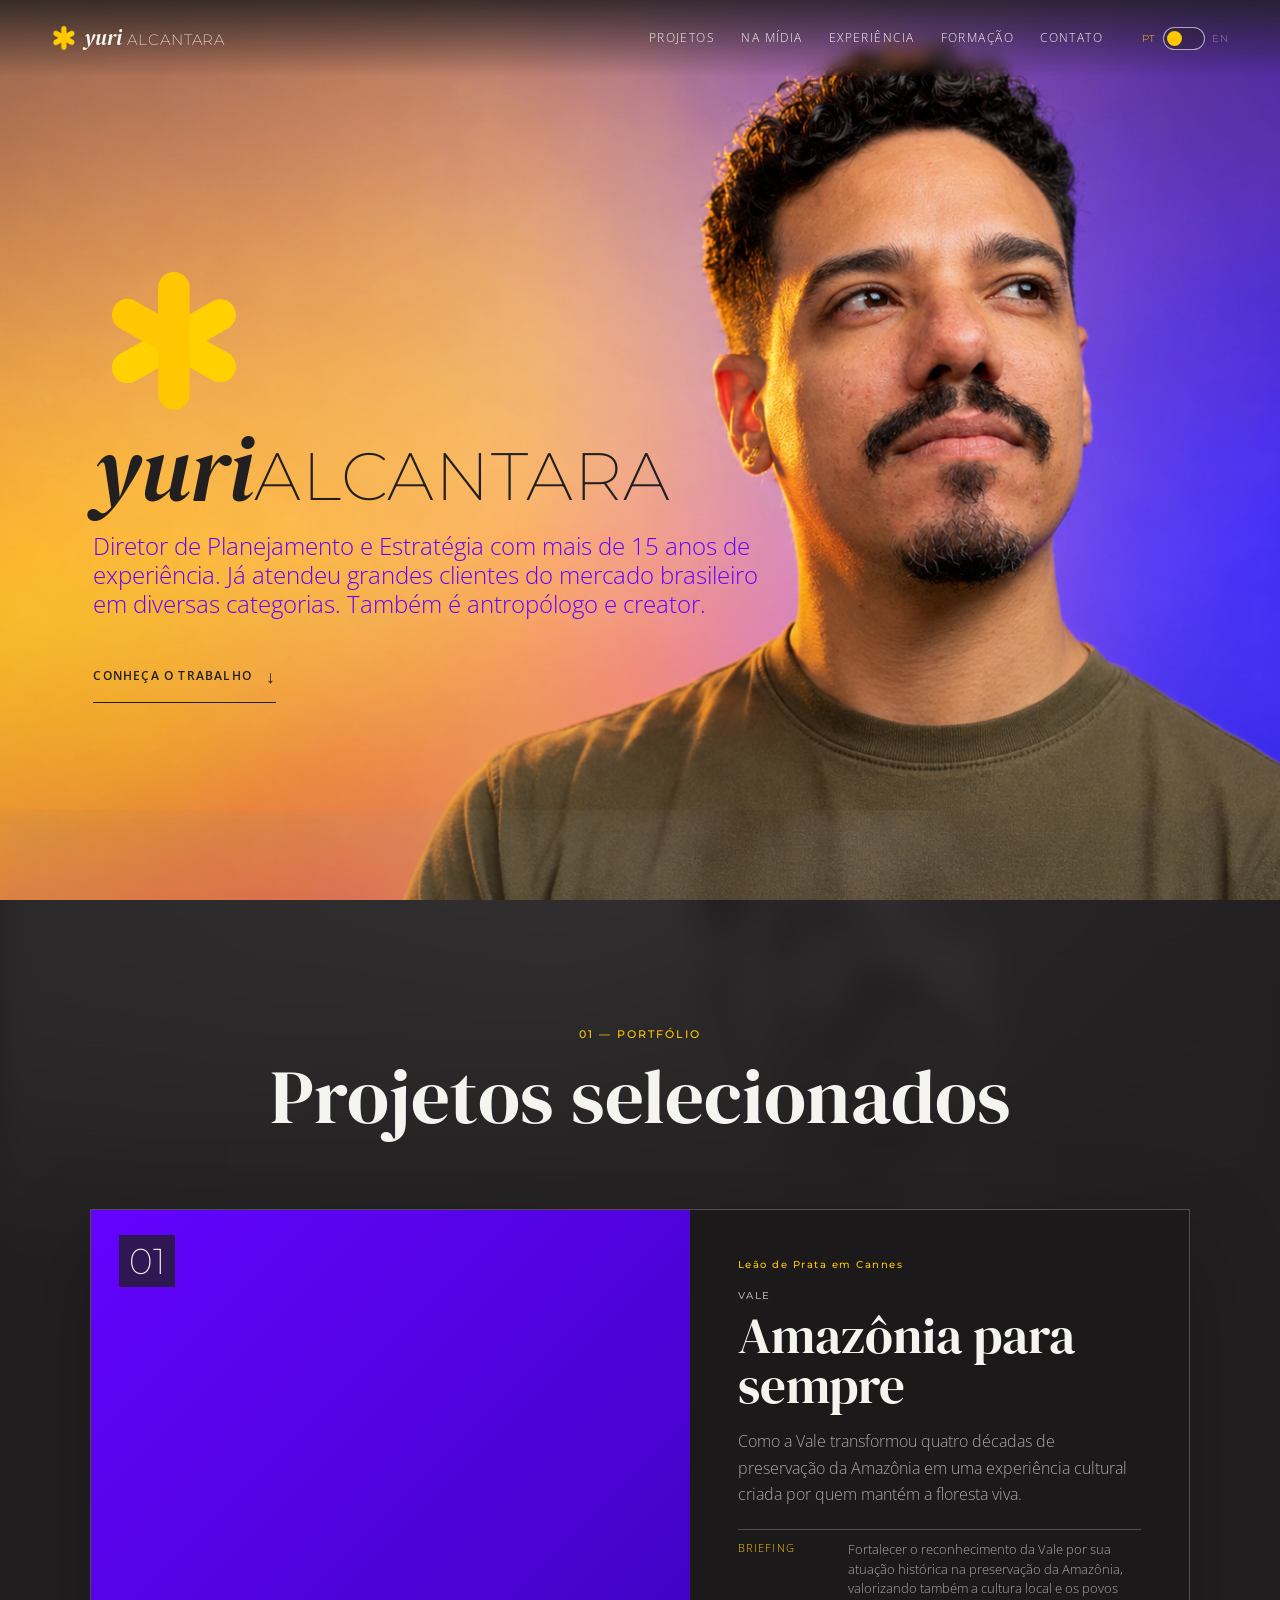
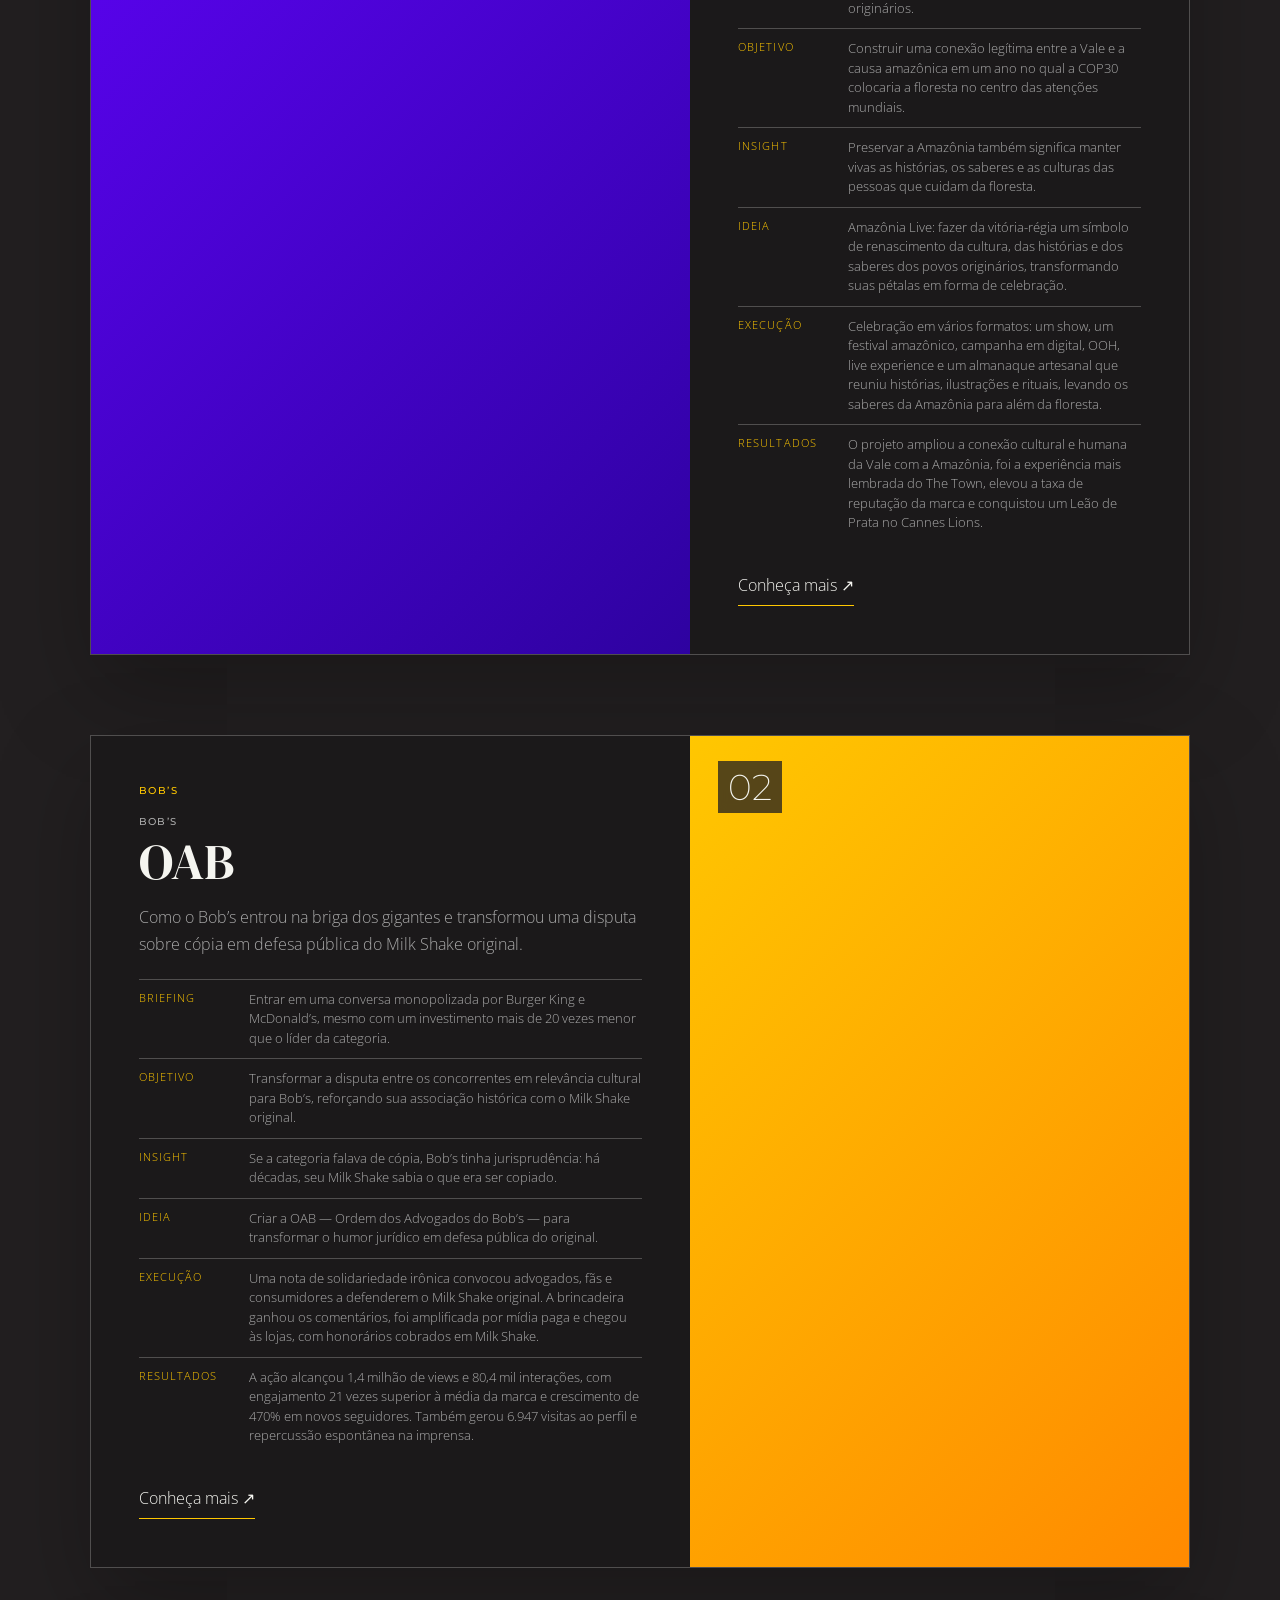
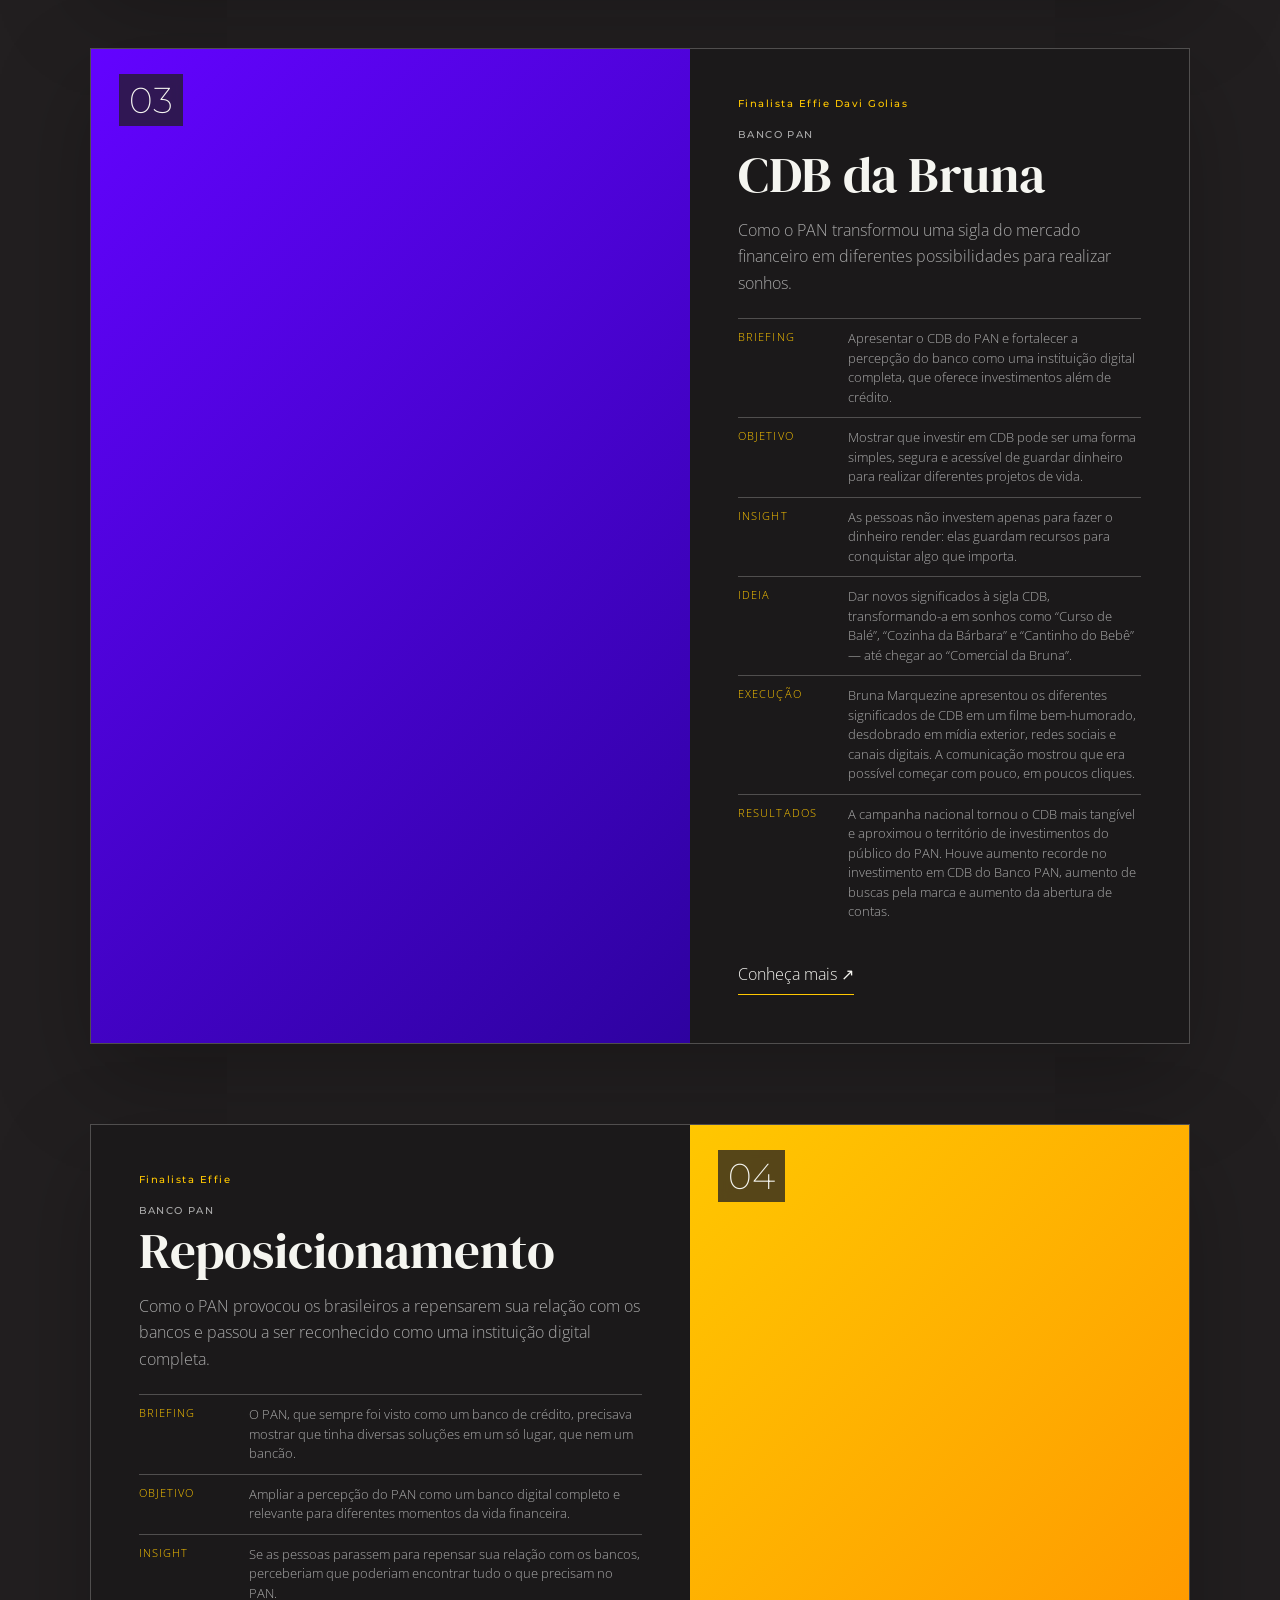
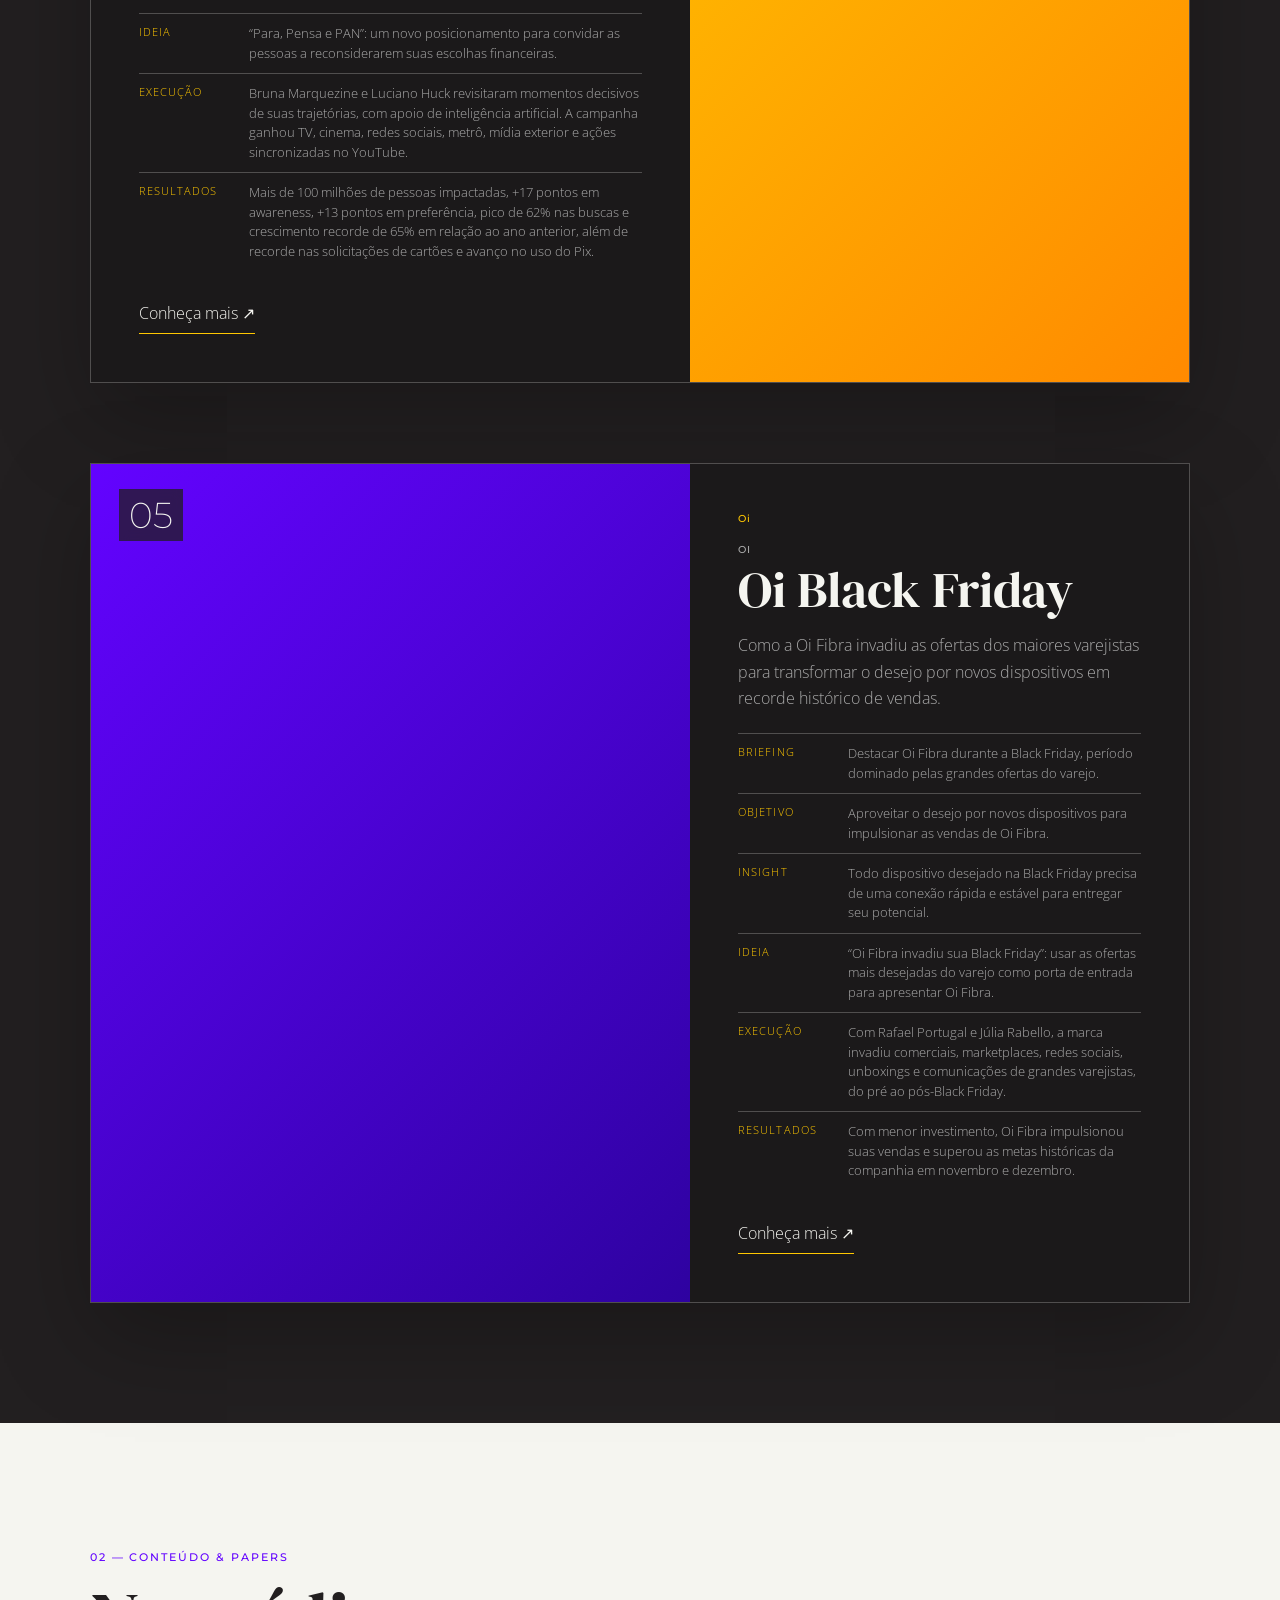
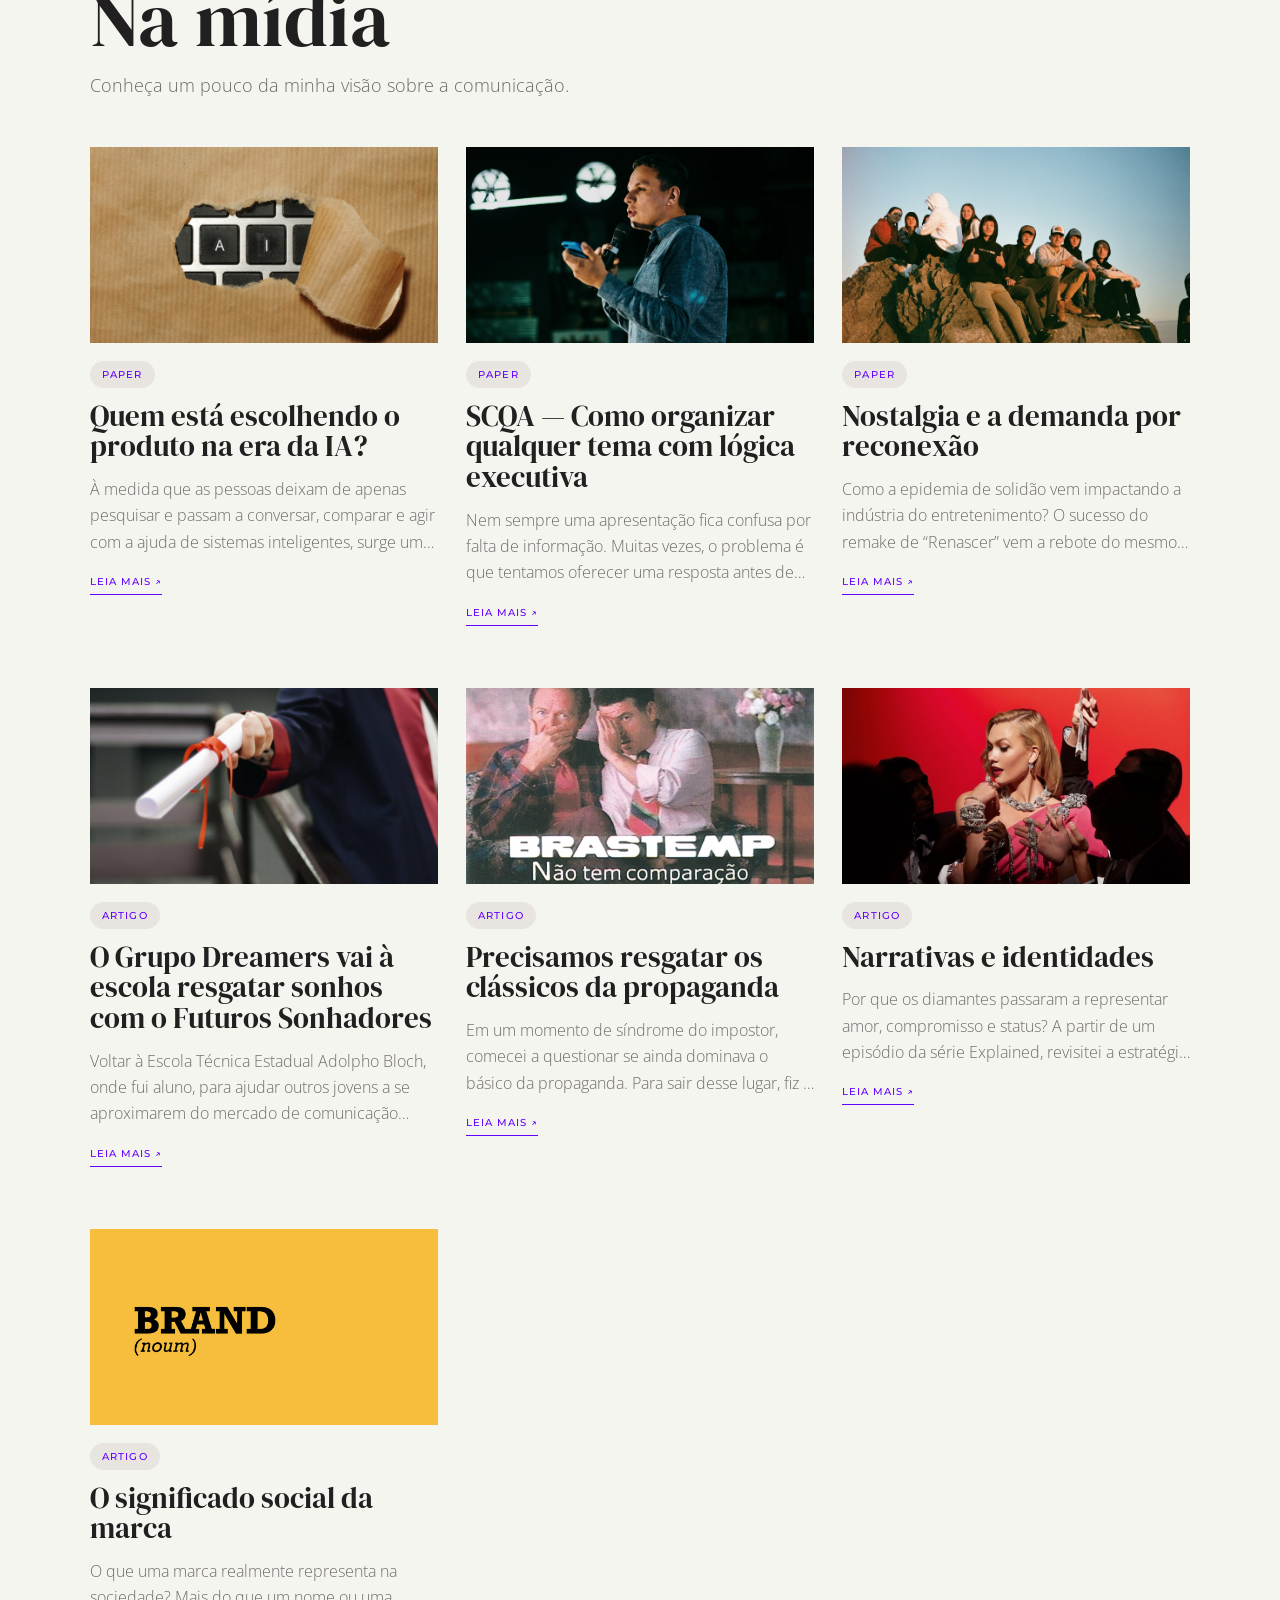
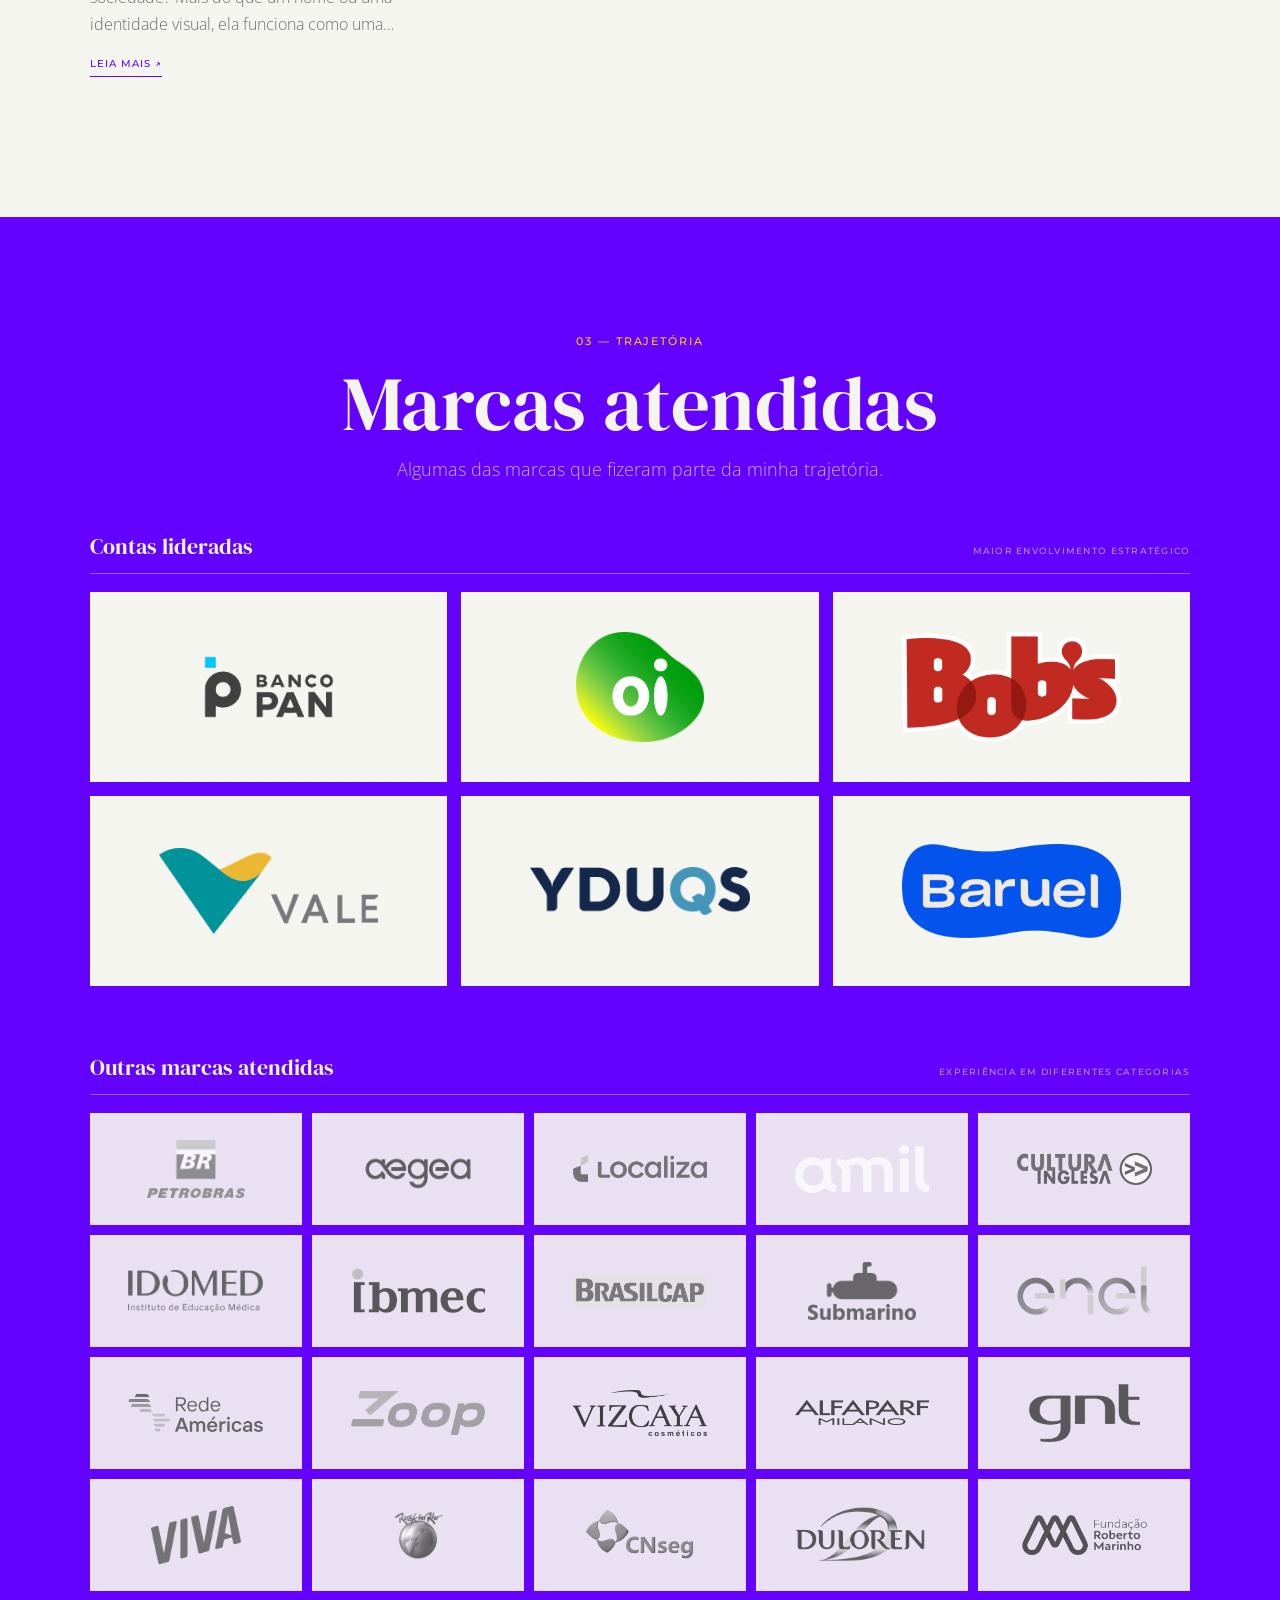
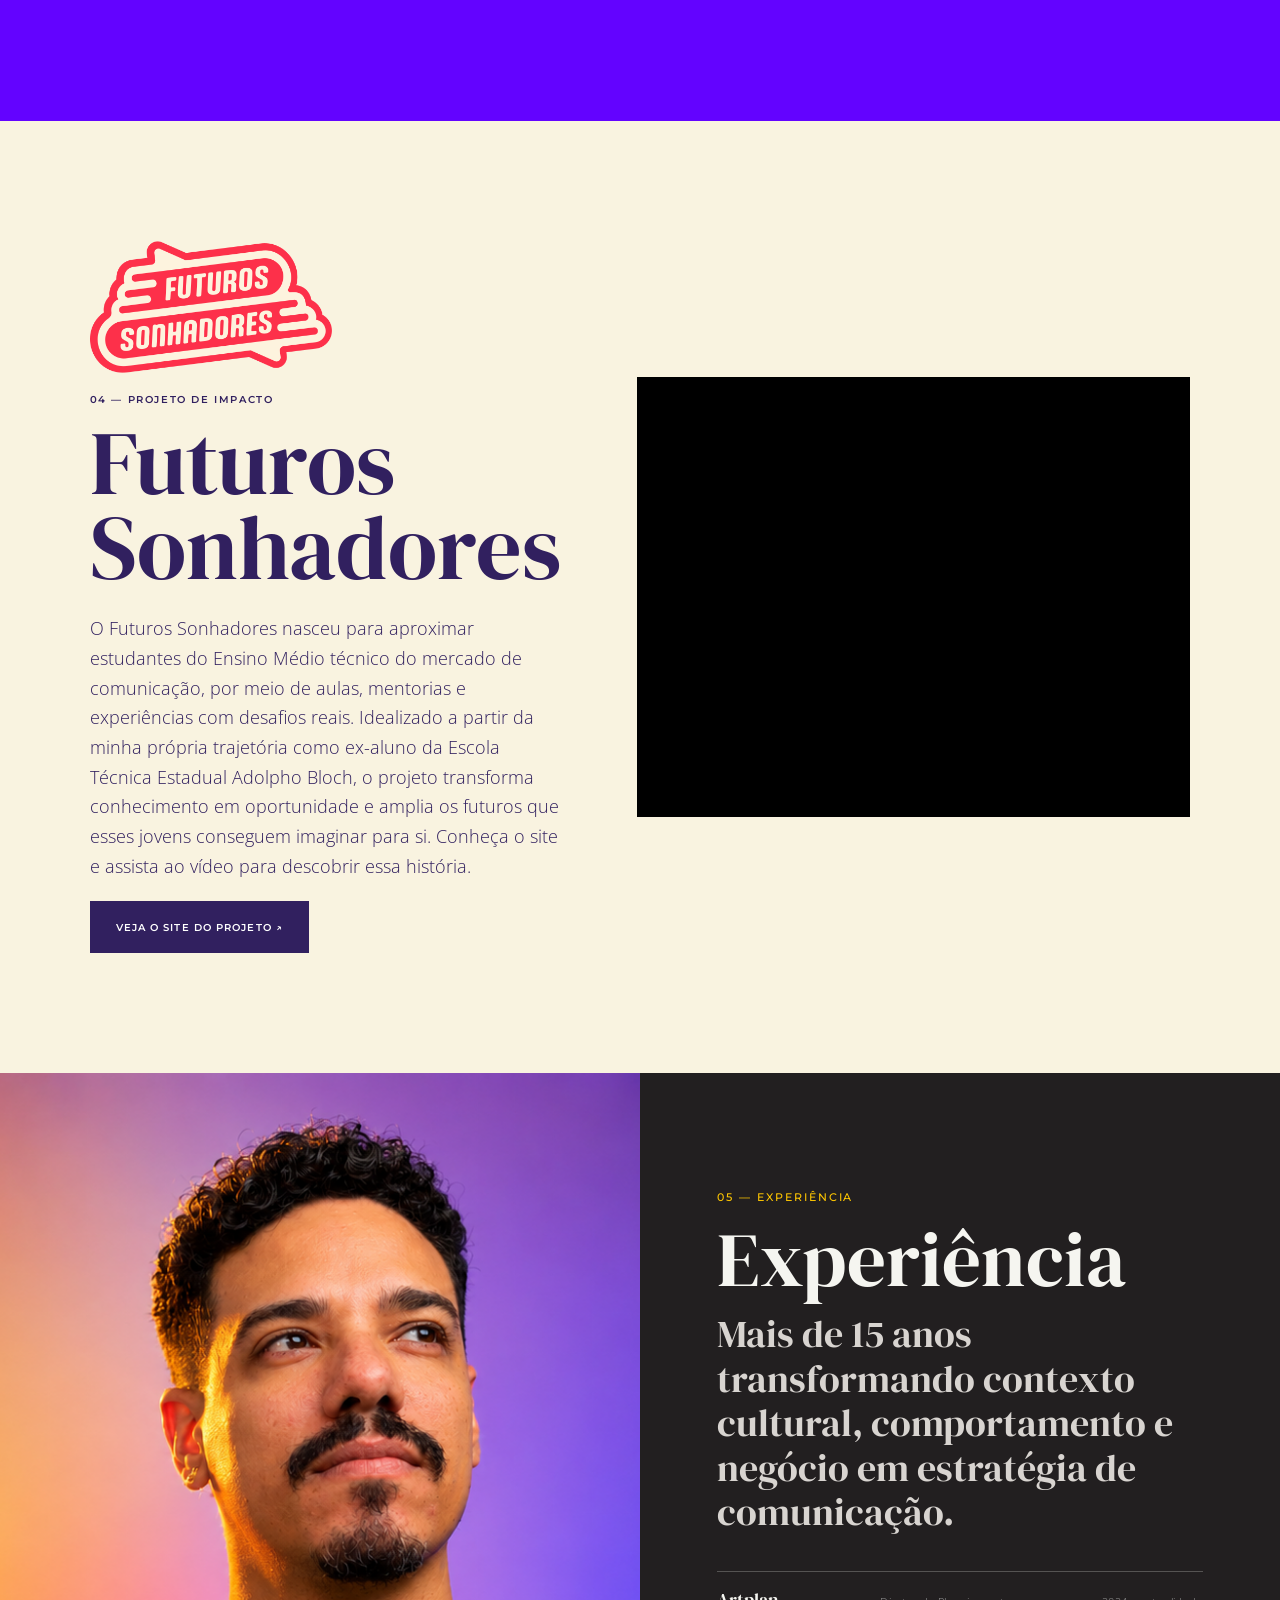
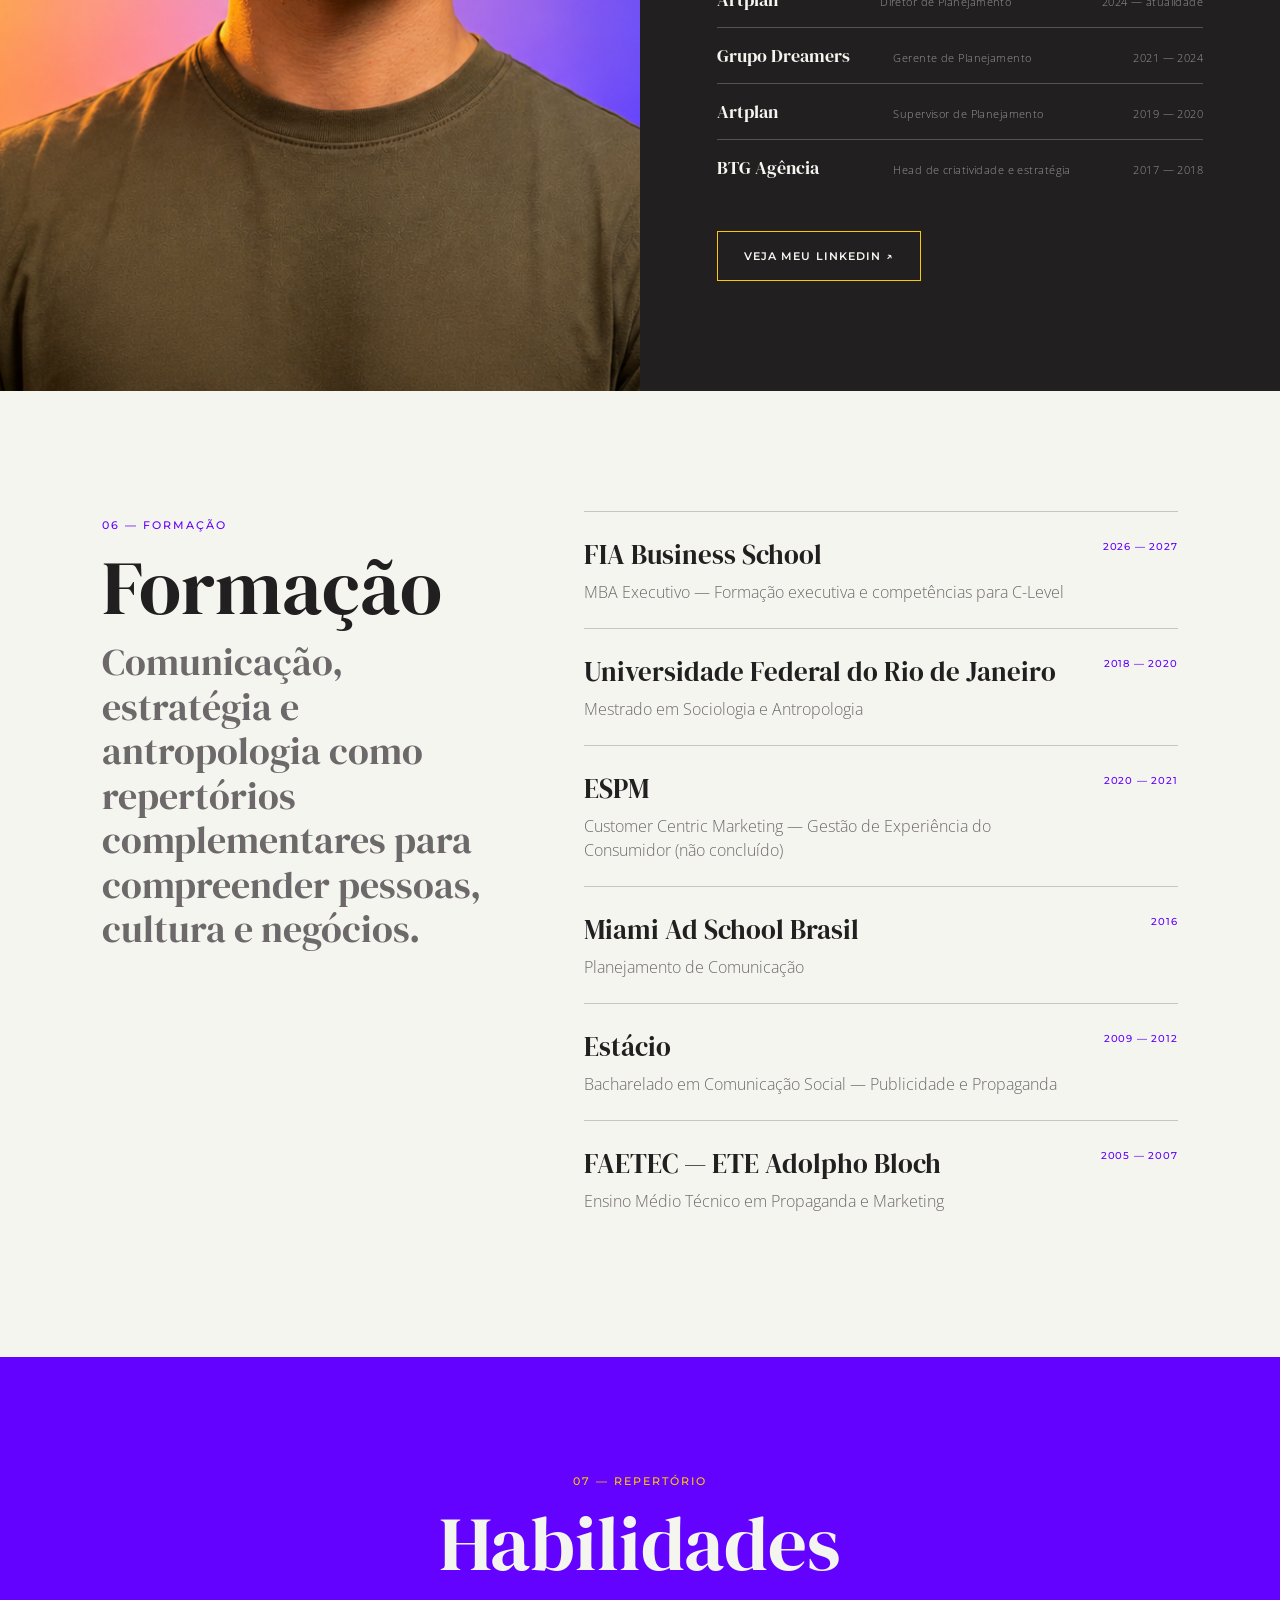
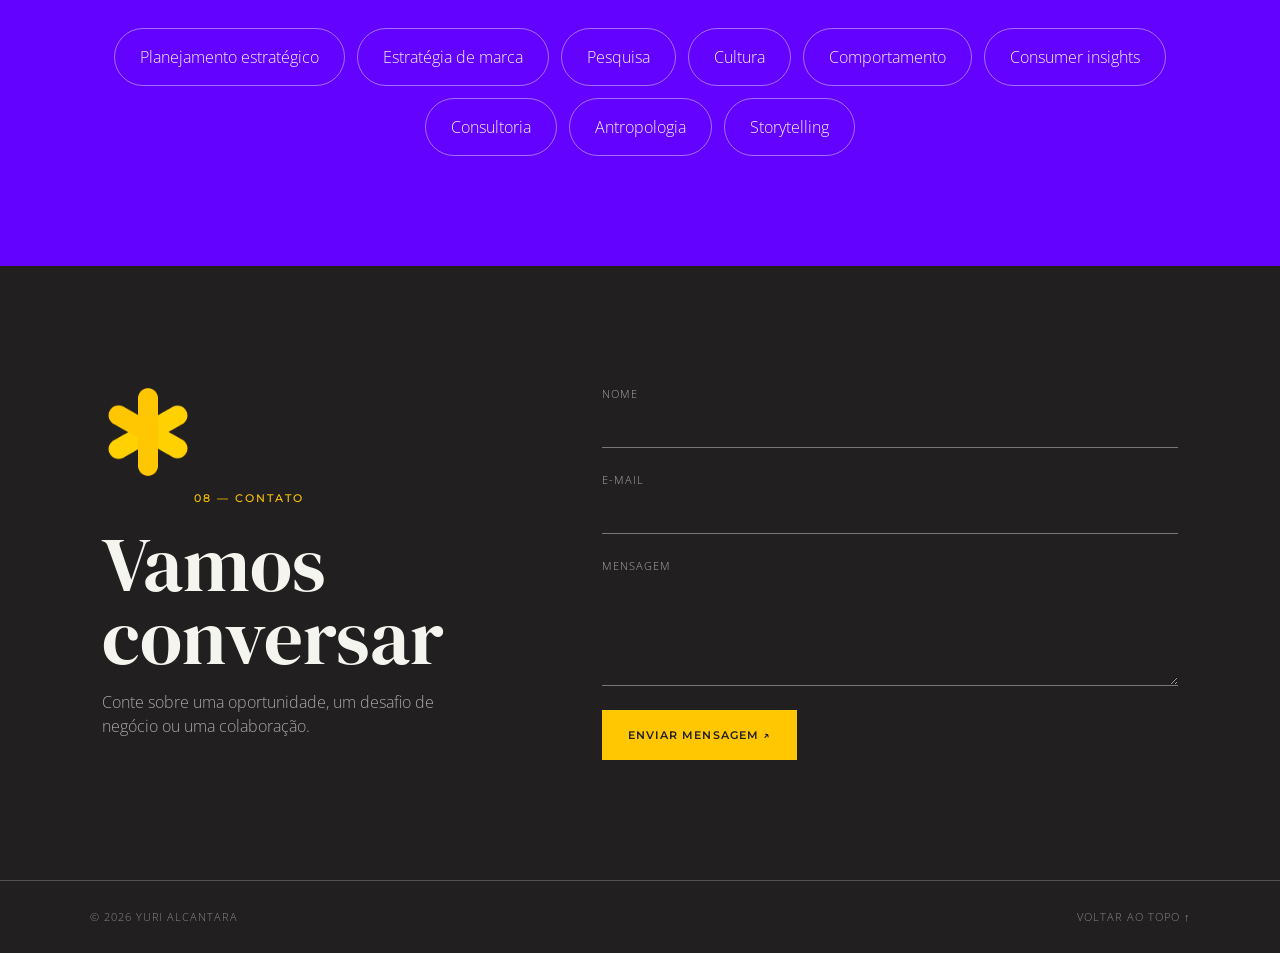
==== commit 20c13e08: "Corrige experiência para mais de 15 anos" ====
--- a/docs/index.html
+++ b/docs/index.html
@@ -5,7 +5,7 @@
     <meta name="viewport" content="width=device-width, initial-scale=1.0" />
     <meta name="description" content="Portfólio de Yuri Alcantara, Diretor de Planejamento e Estratégia." />
     <title>Yuri Alcantara — Planejamento e Estratégia</title>
-    <script type="module" crossorigin src="./assets/index-D4TsJIz1.js"></script>
+    <script type="module" crossorigin src="./assets/index-DWTFKACD.js"></script>
     <link rel="stylesheet" crossorigin href="./assets/index-ZLHLZB0J.css">
   </head>
   <body>
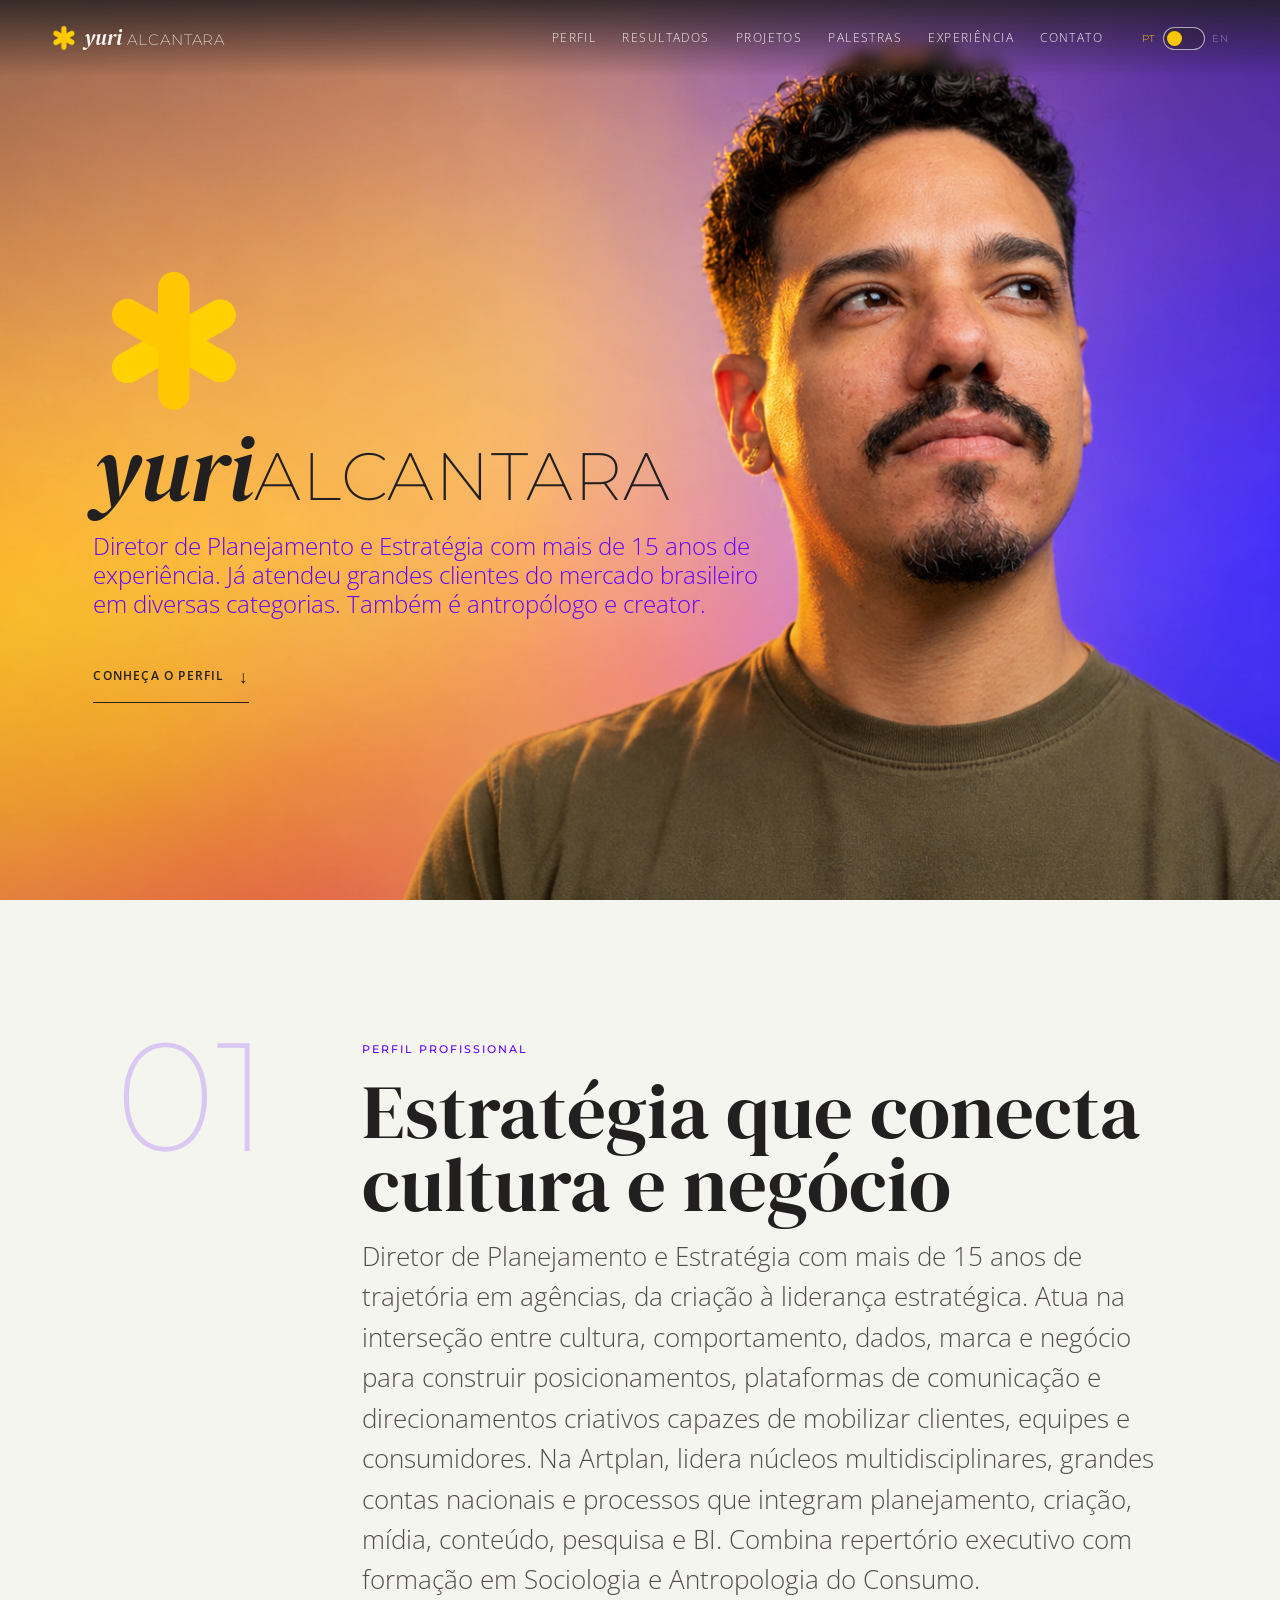
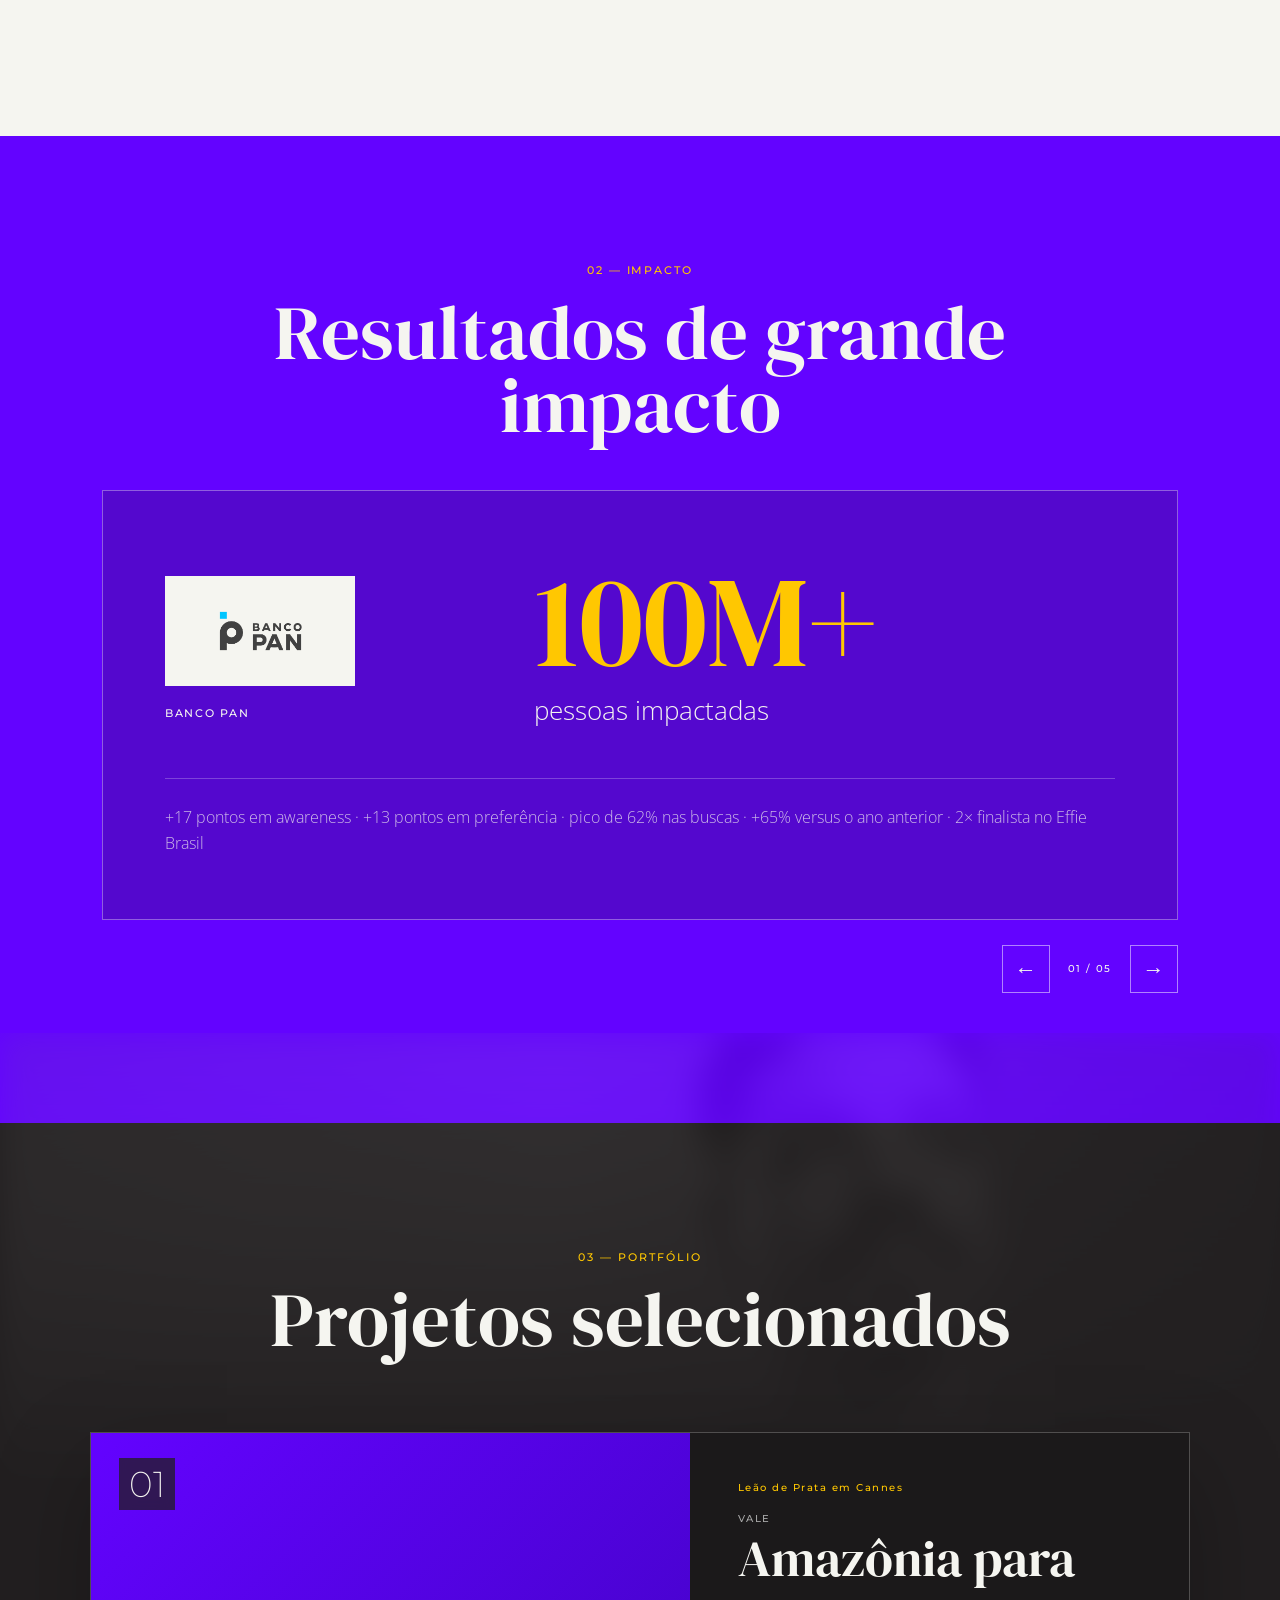
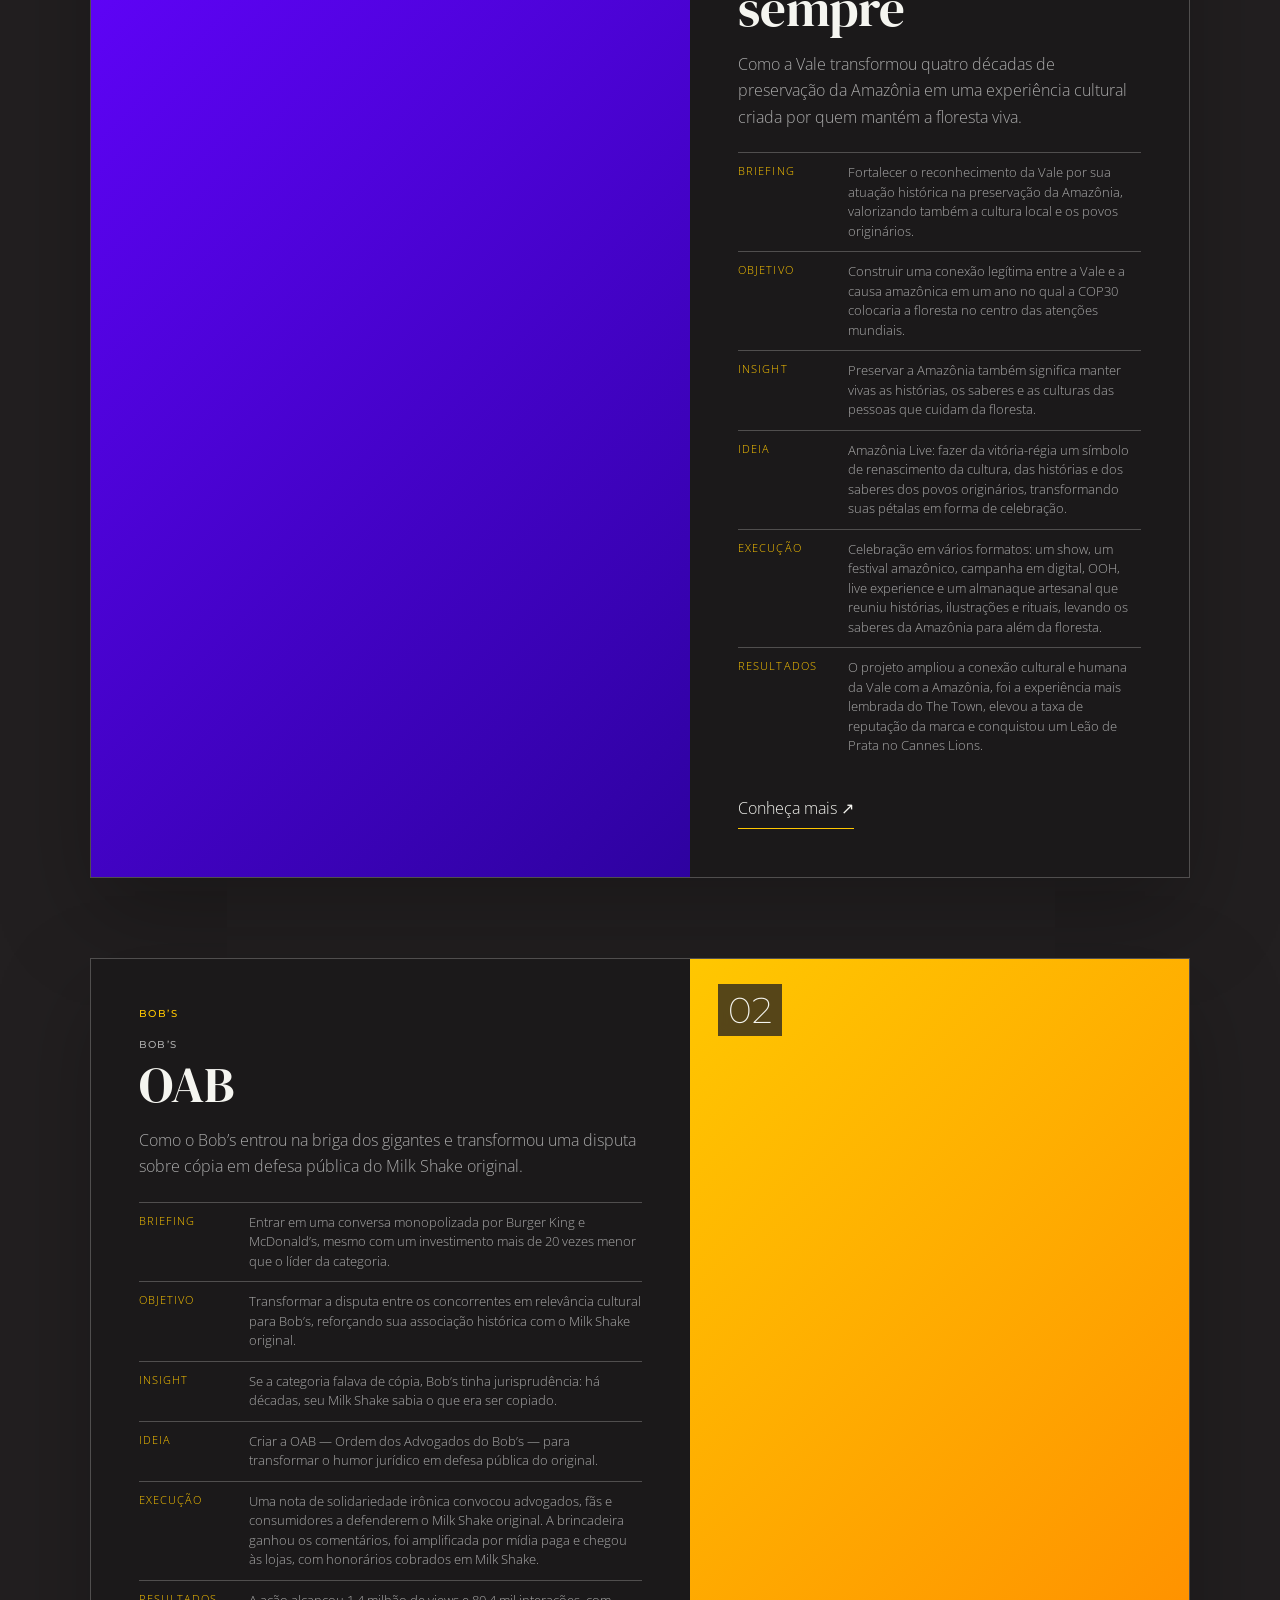
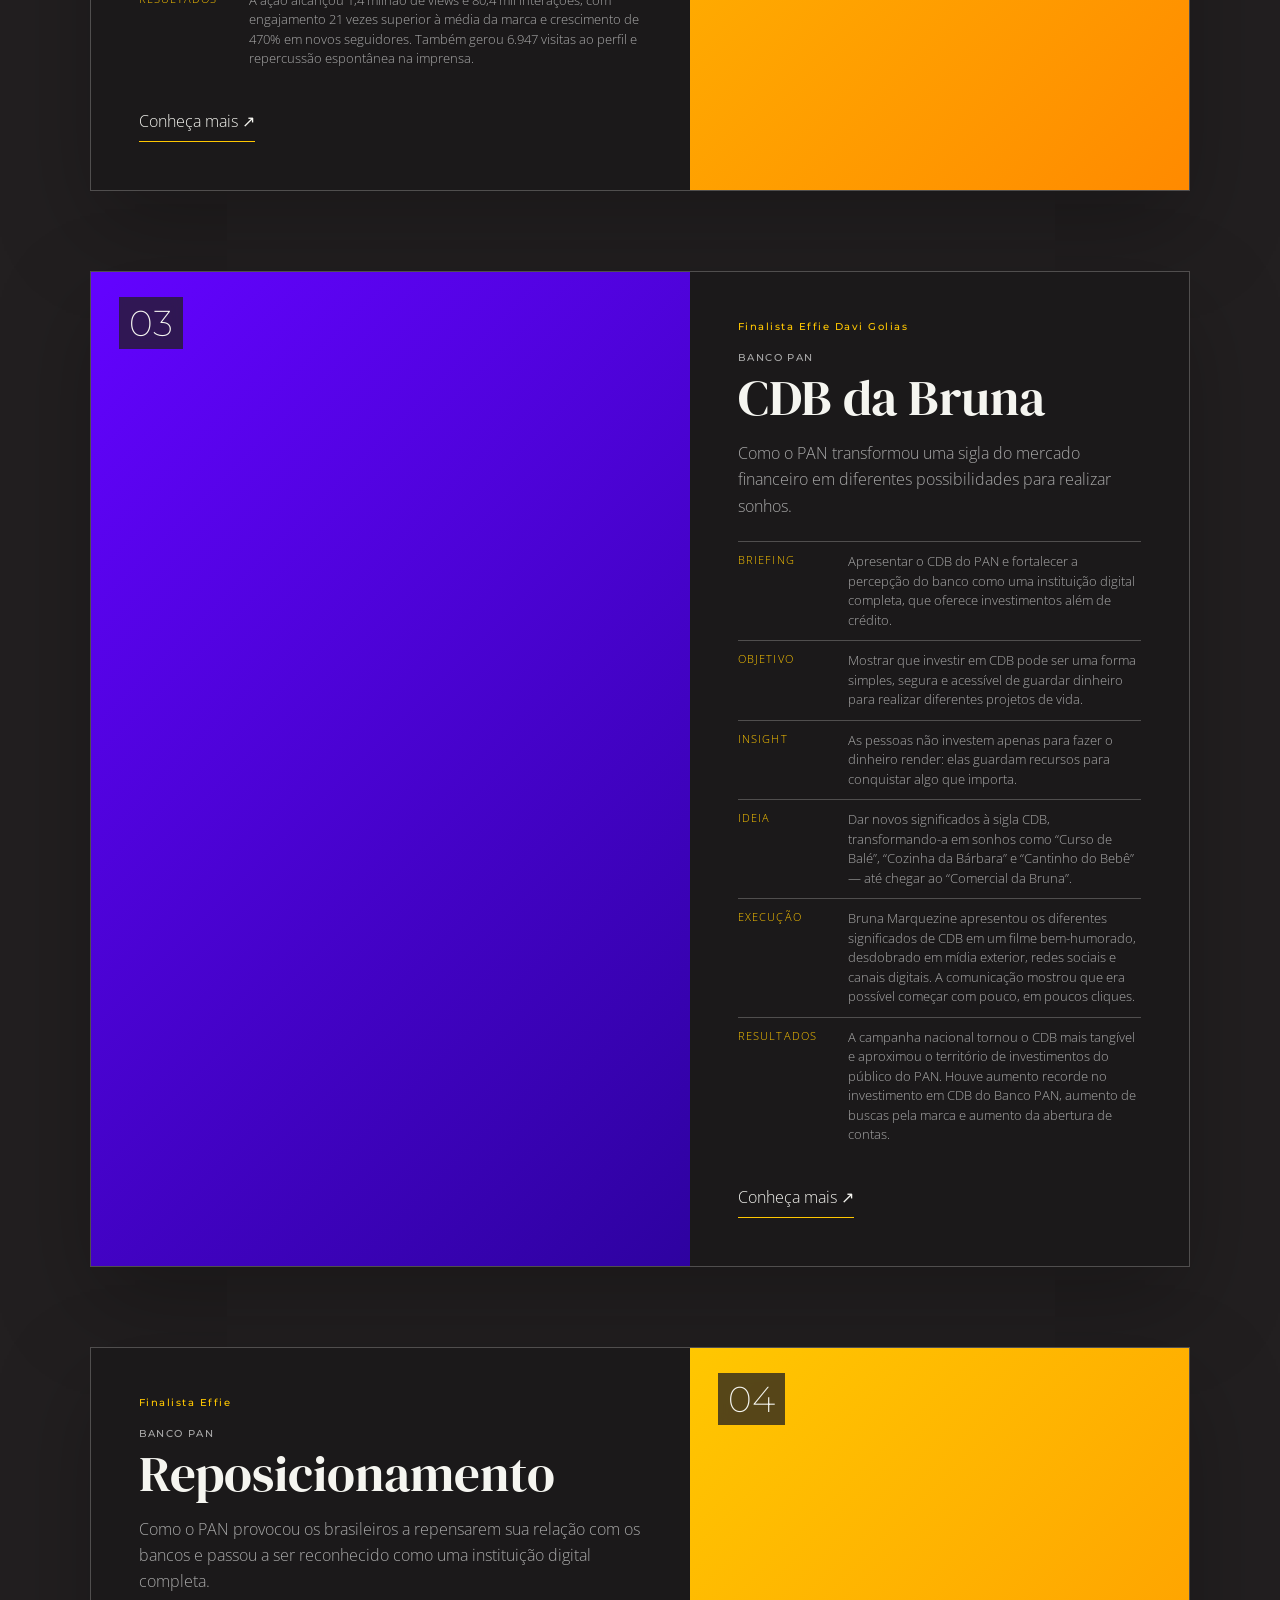
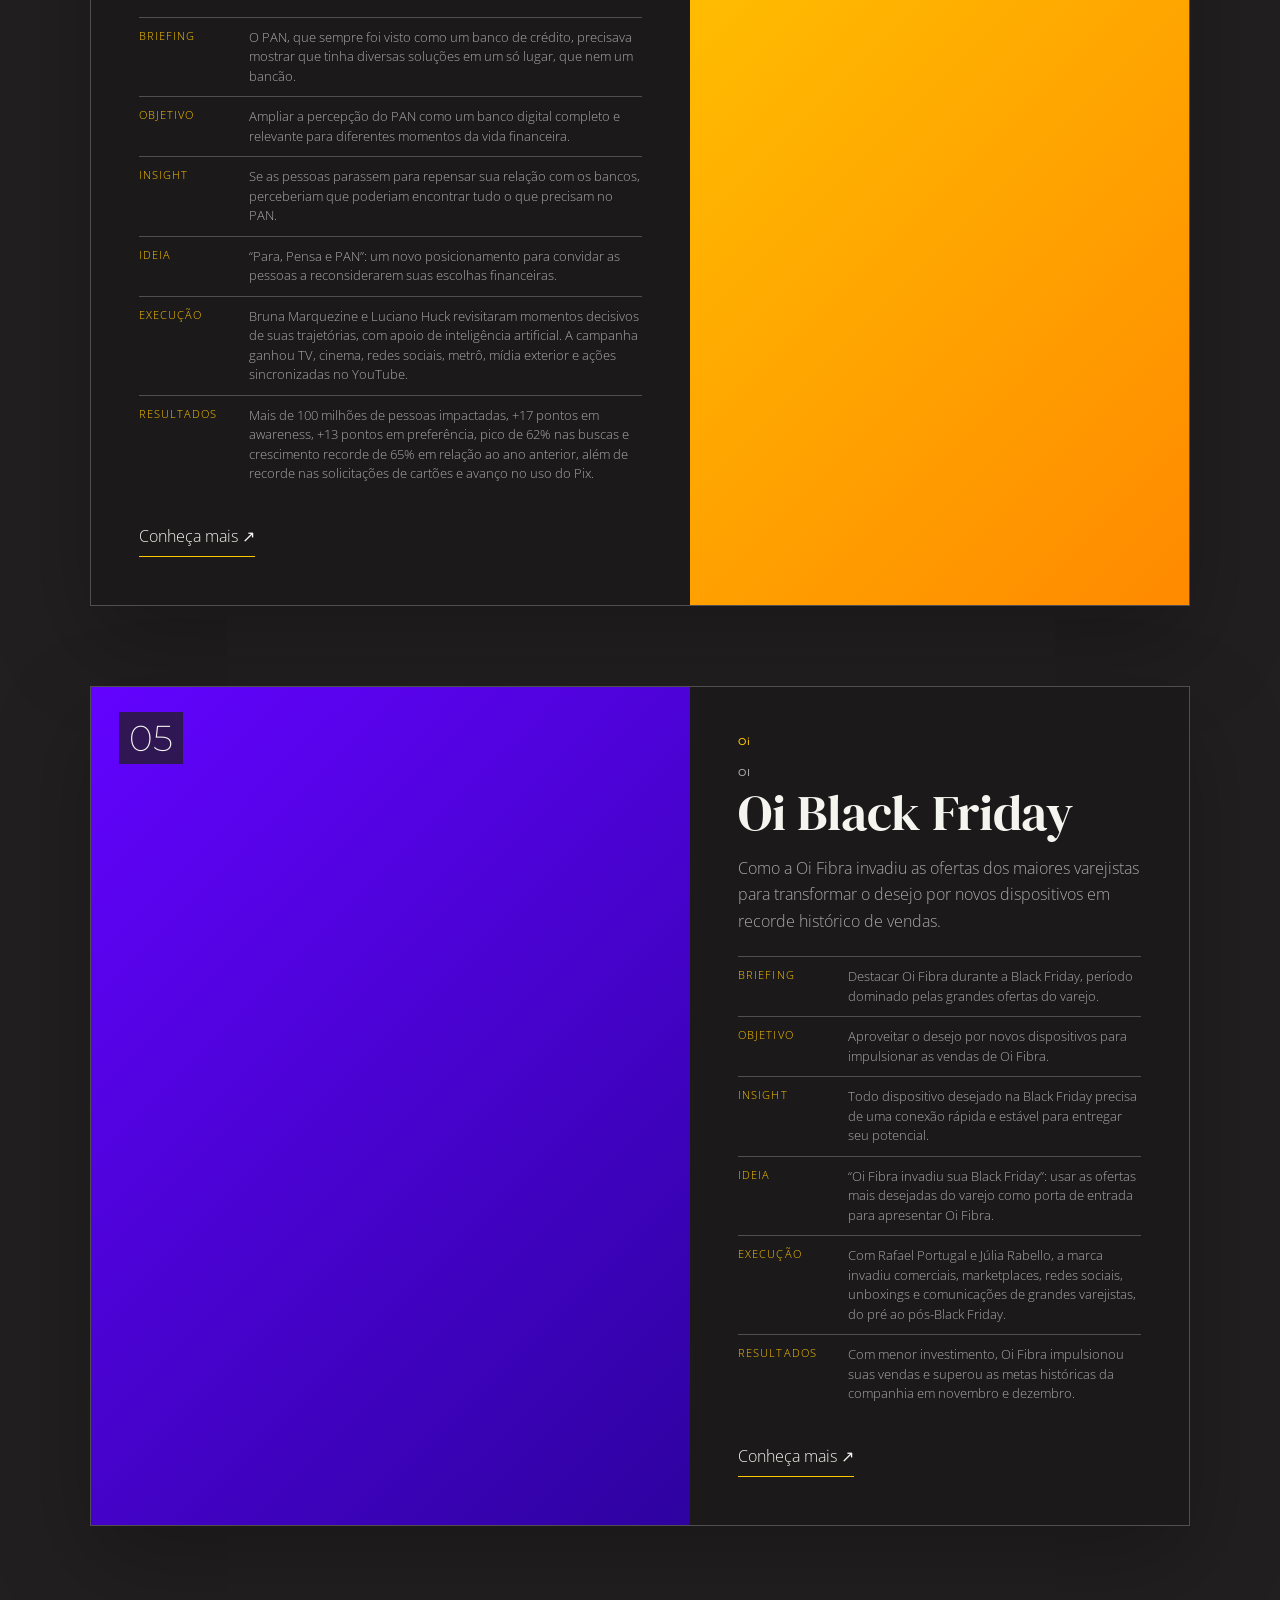
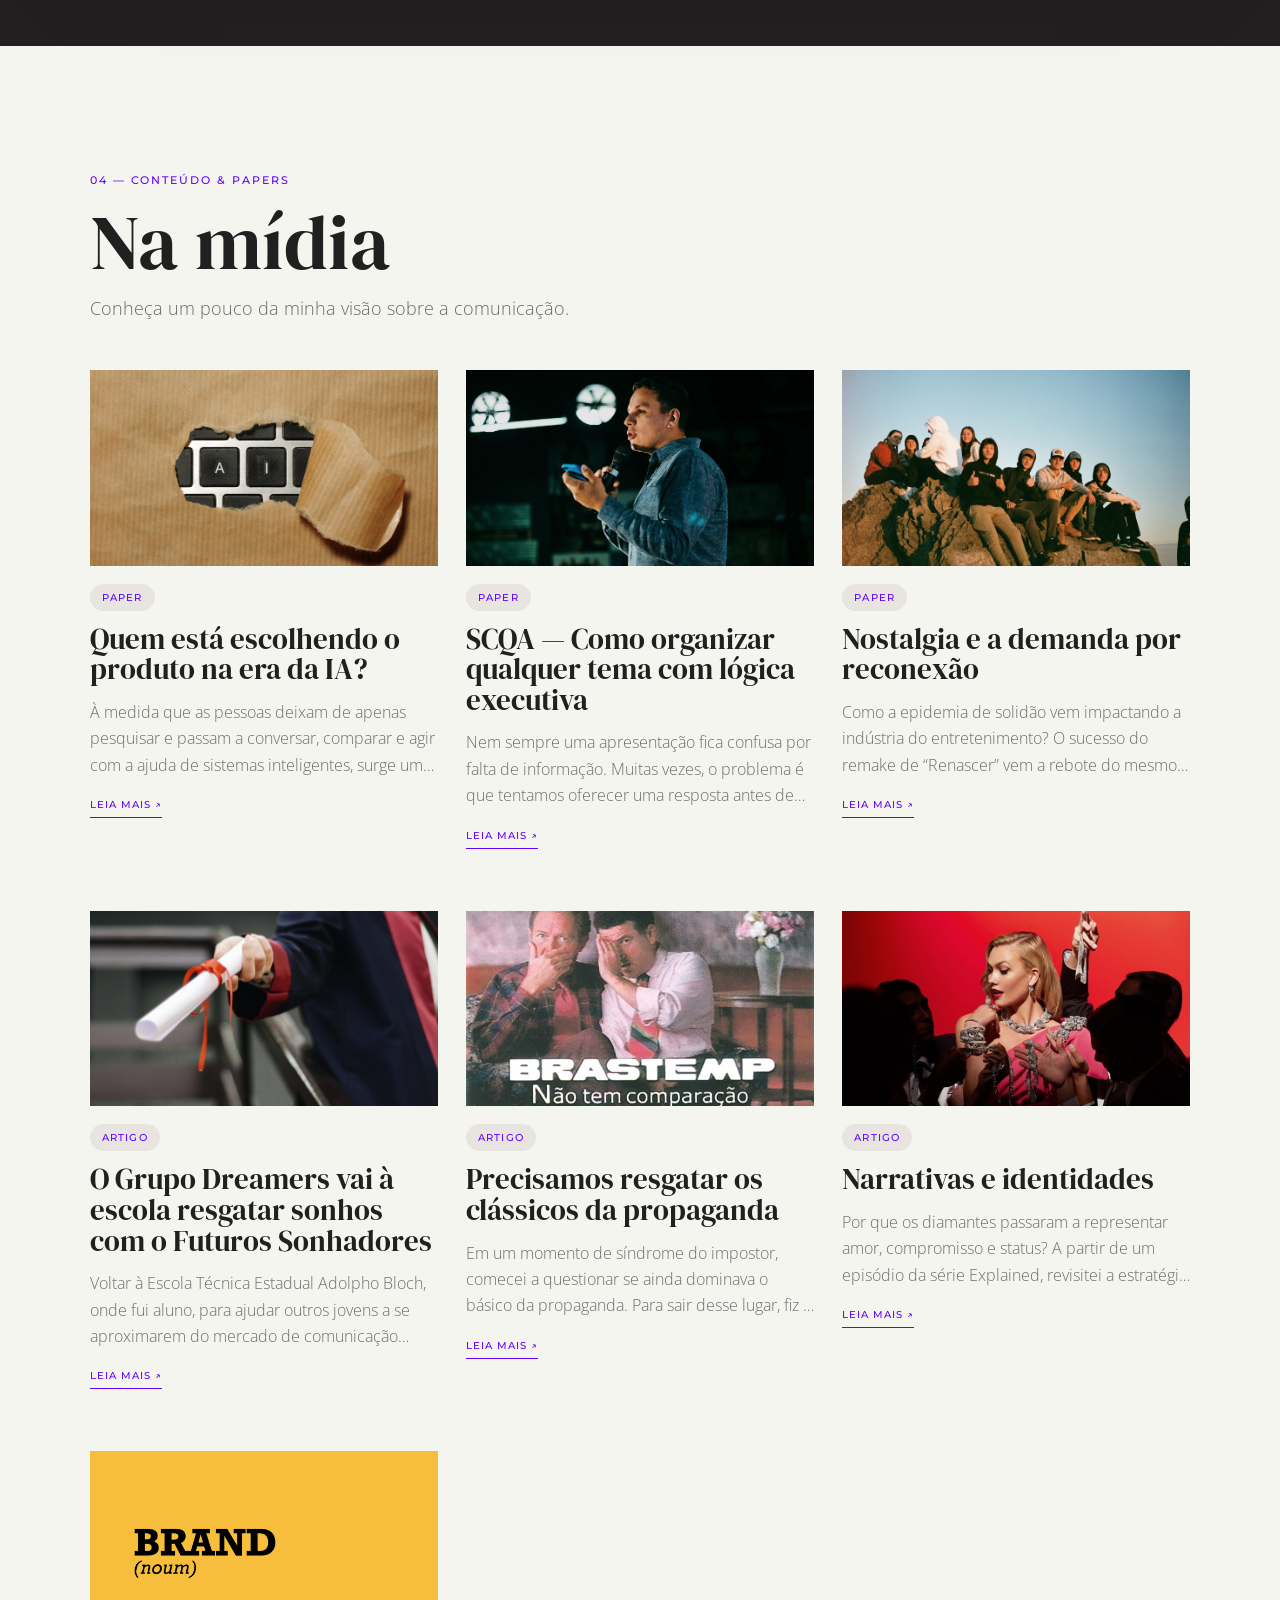
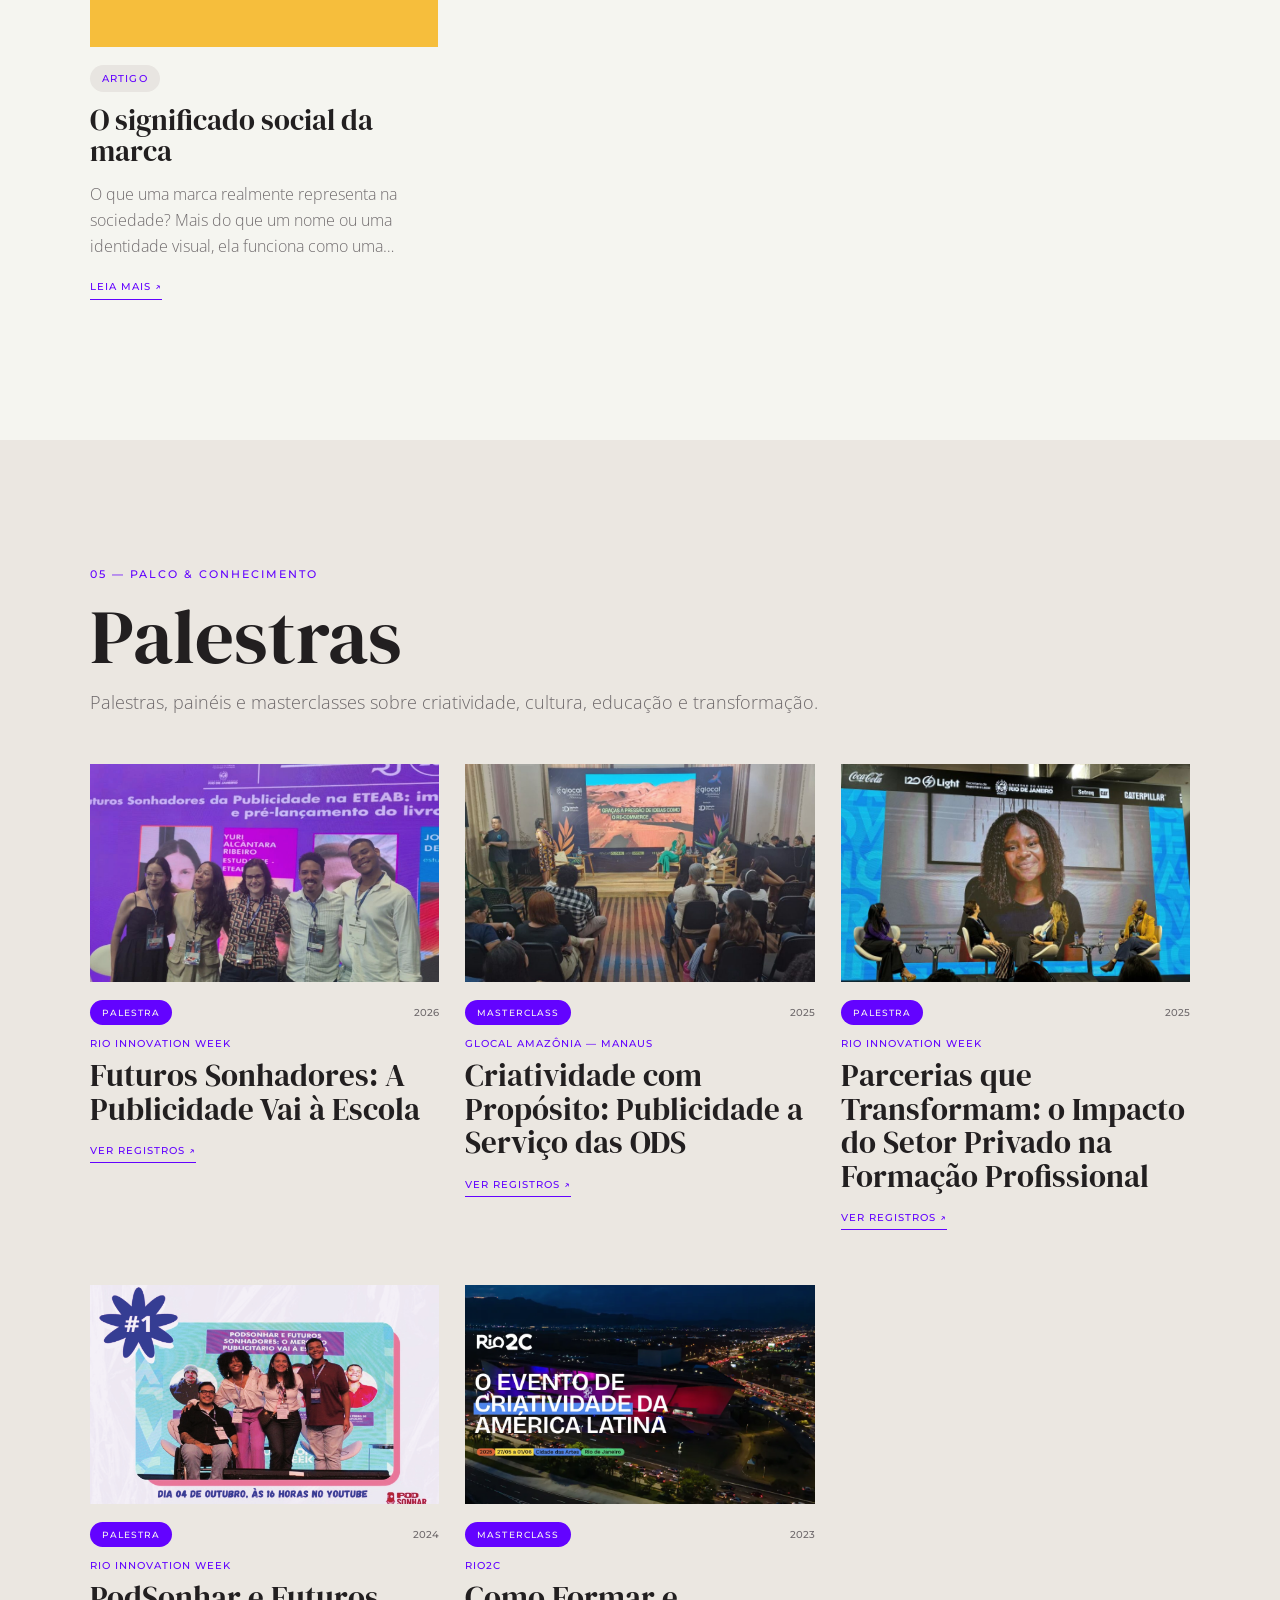
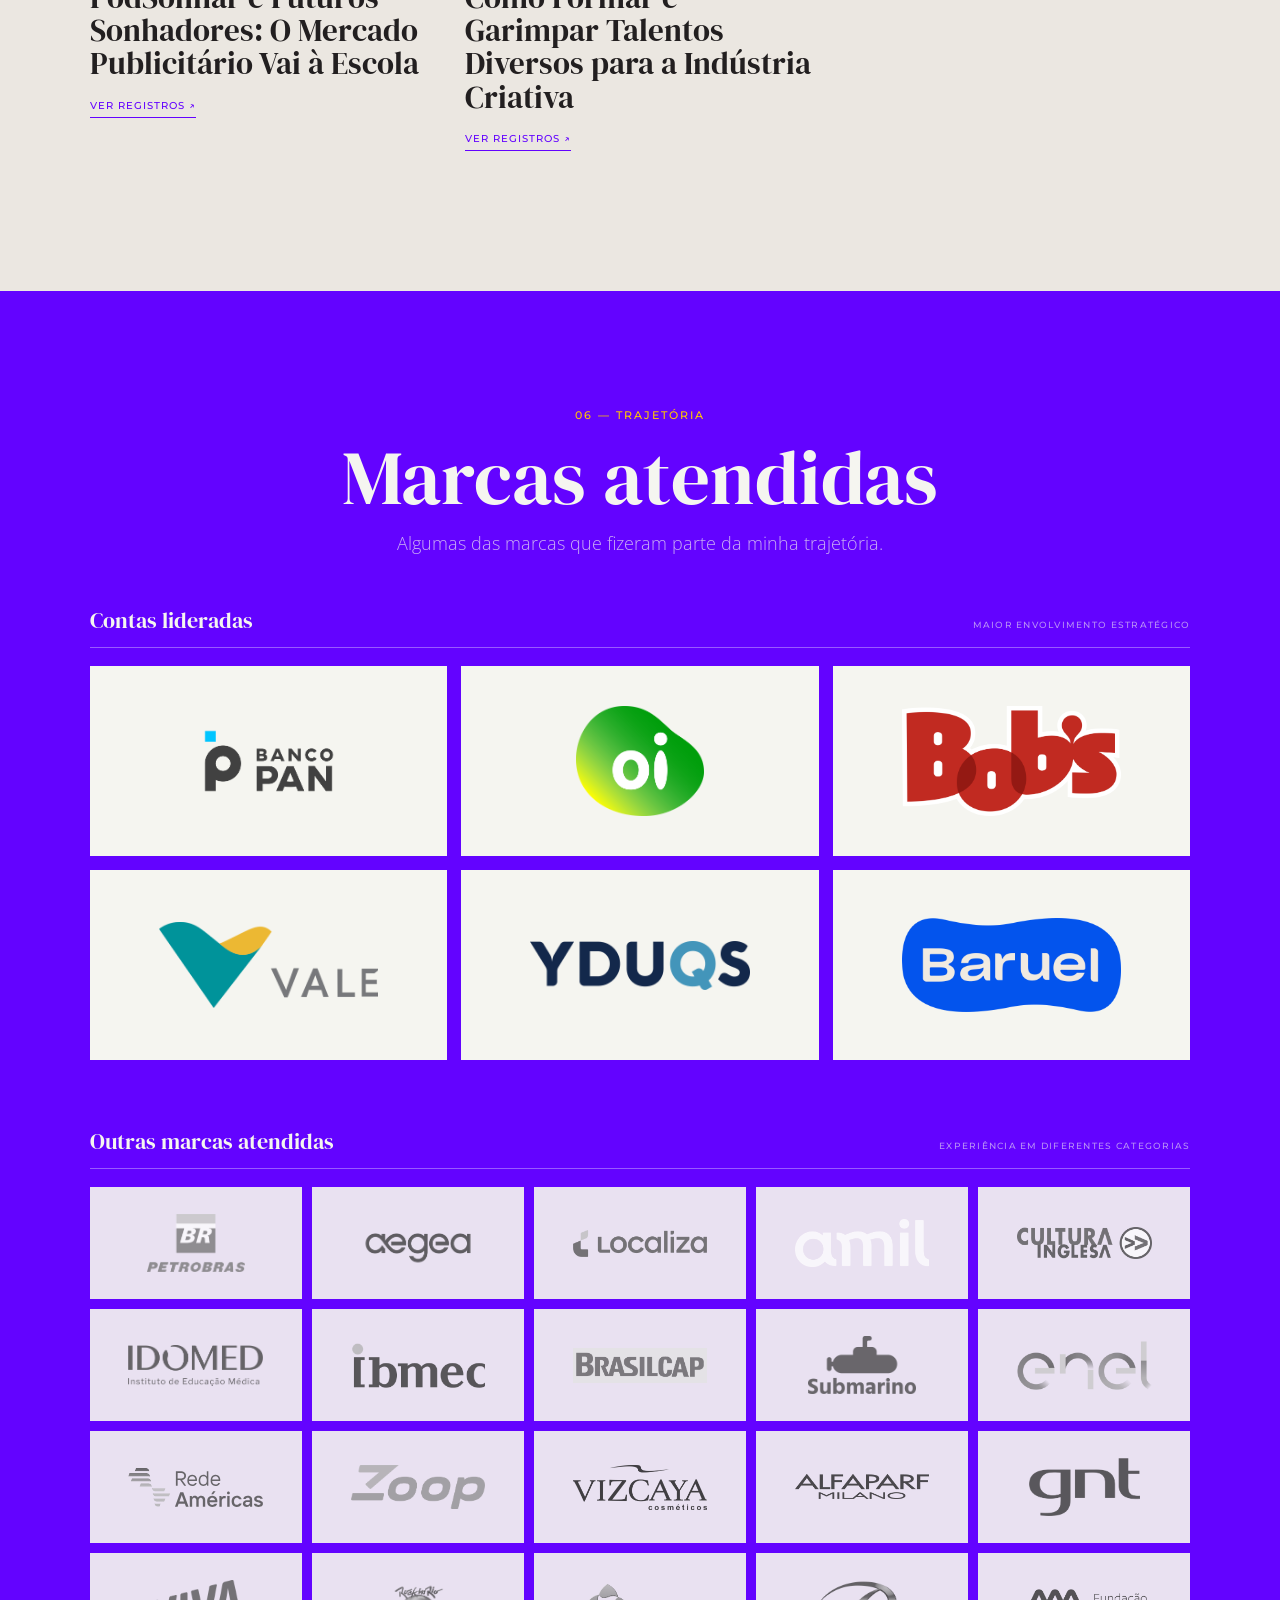
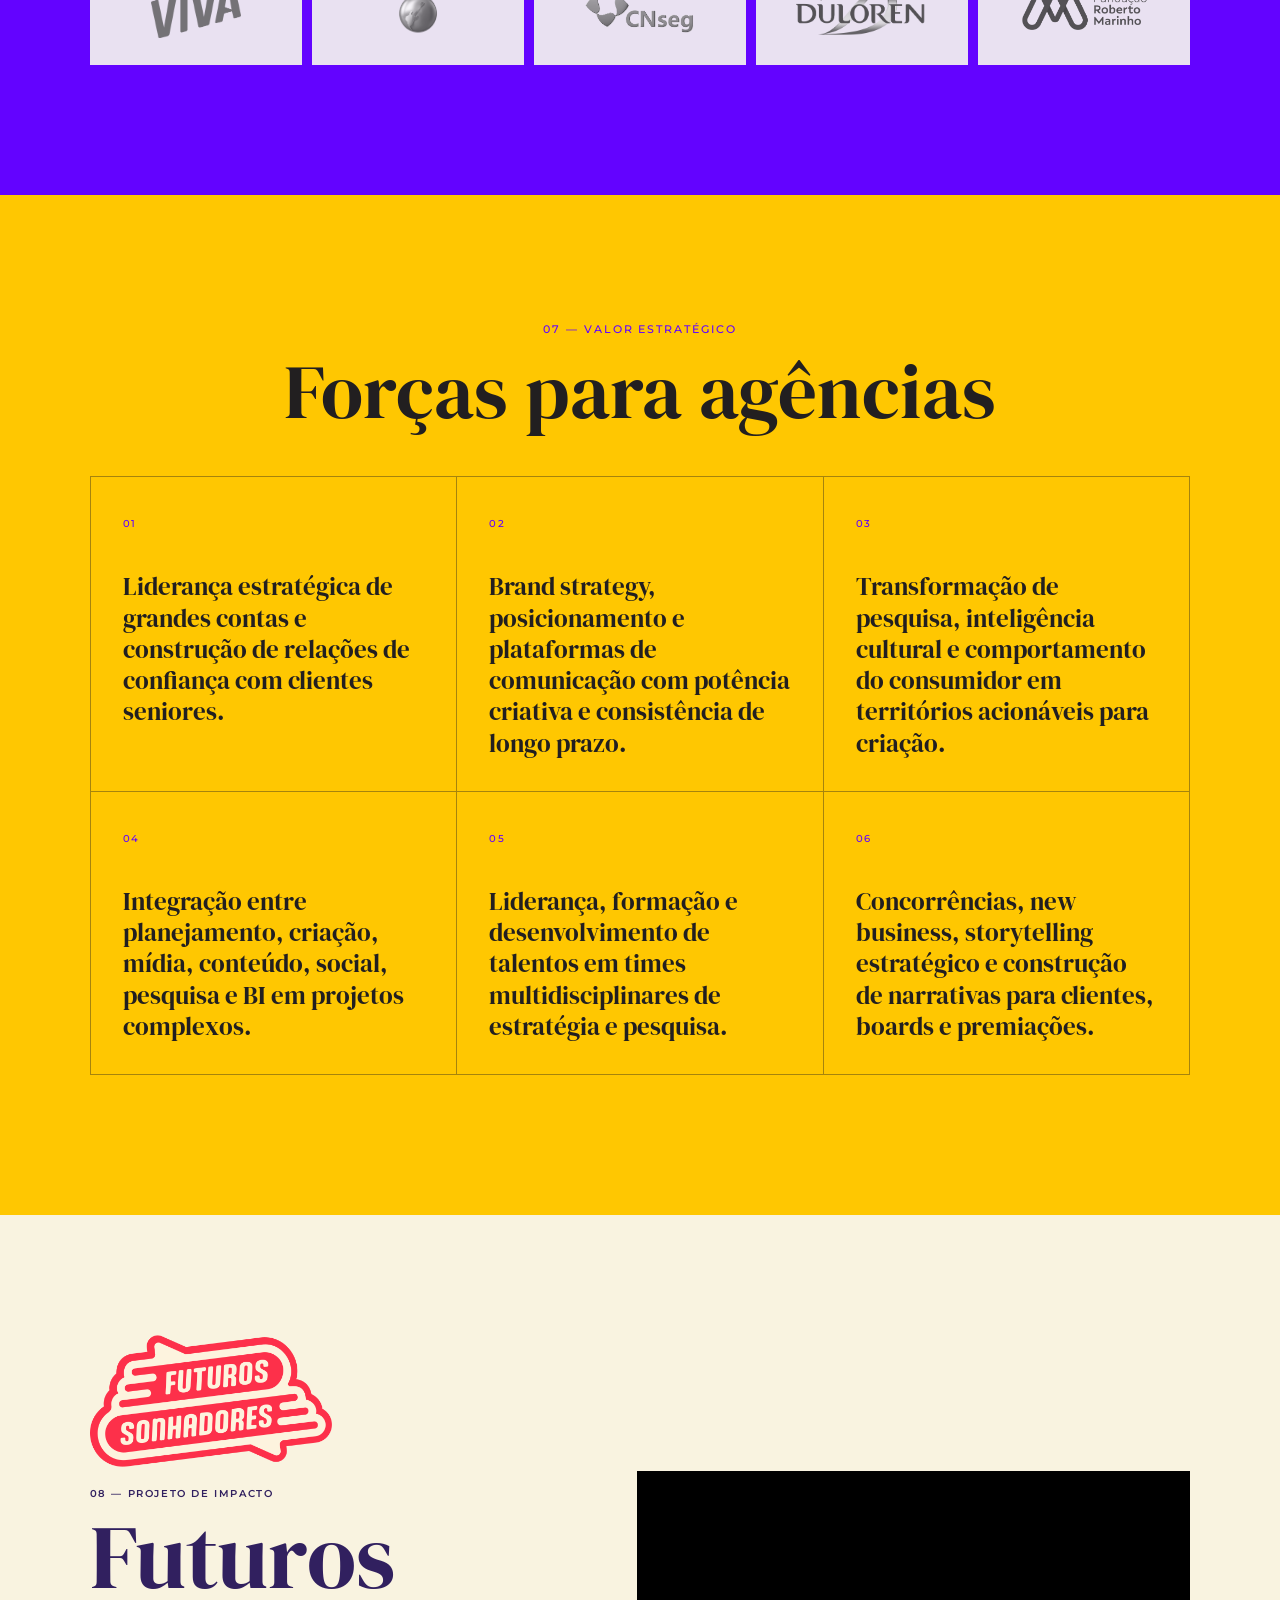
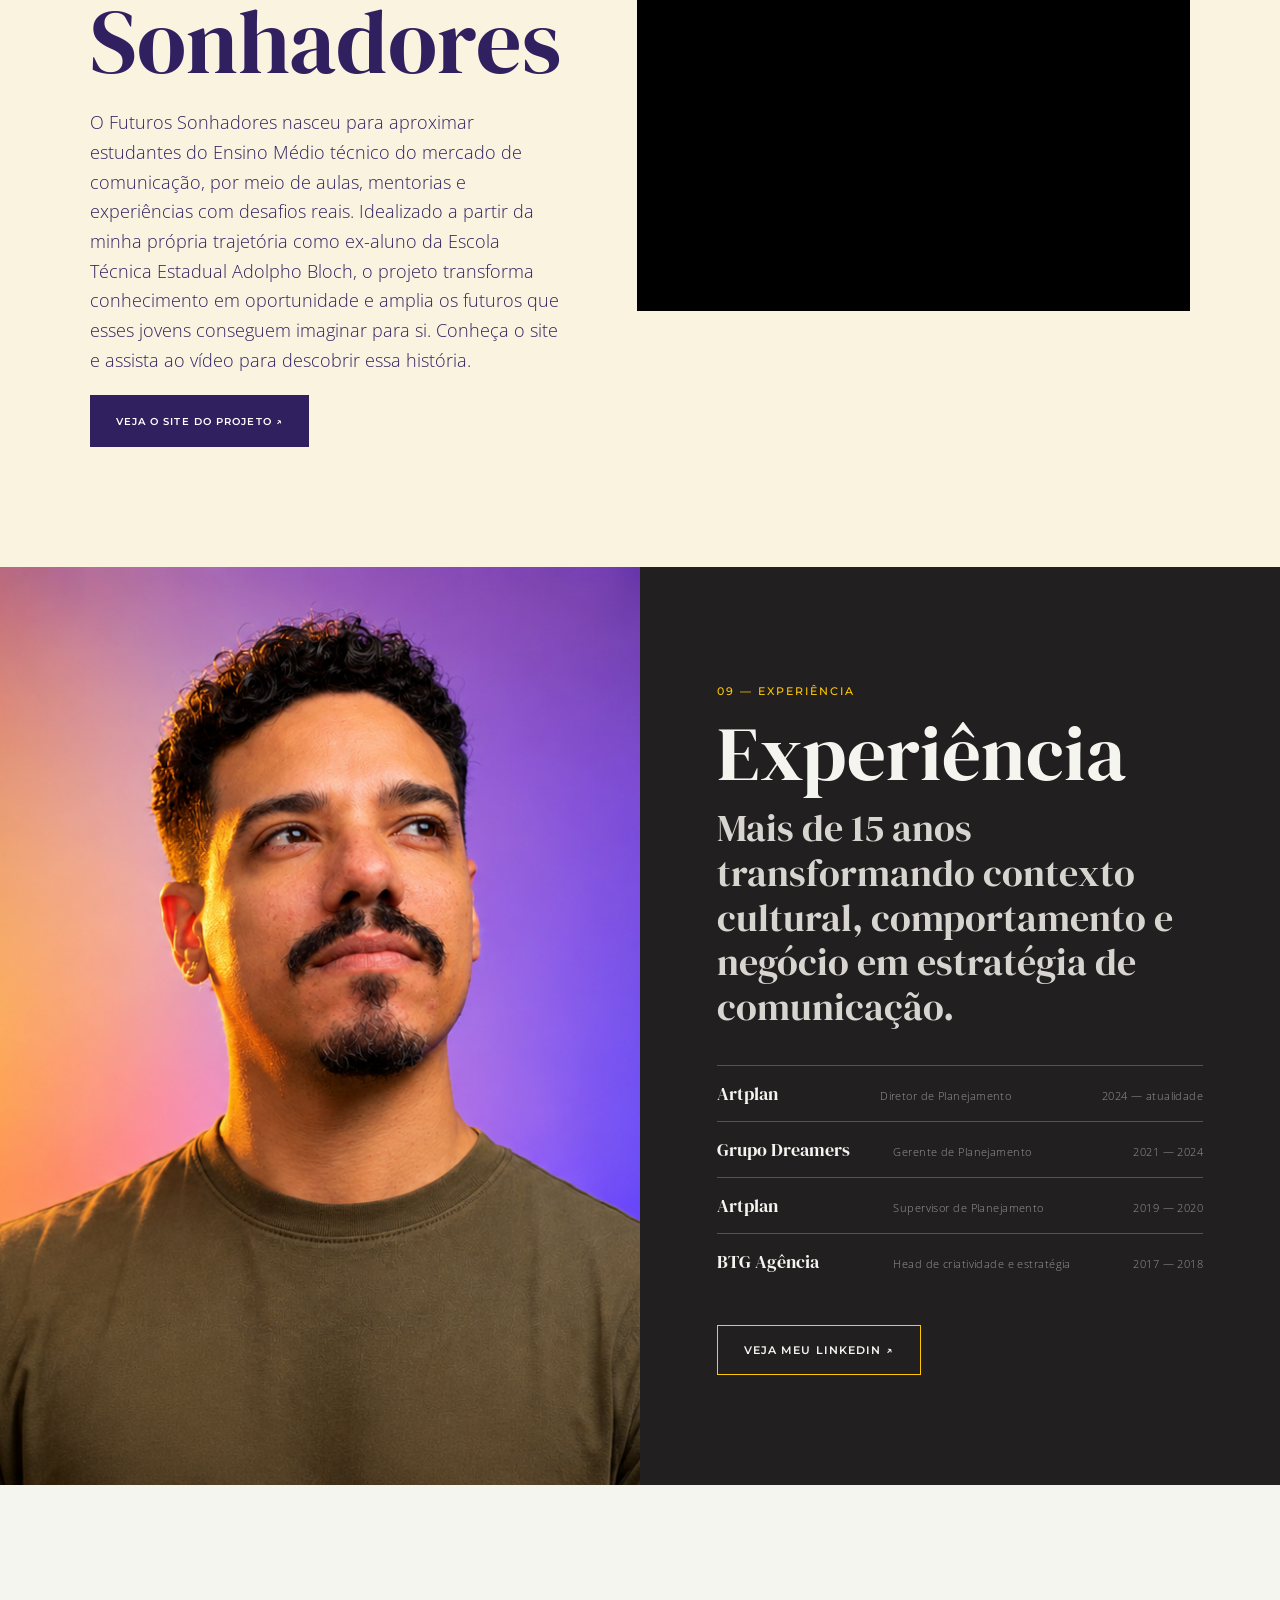
==== commit 2de84f16: "Adiciona perfil resultados e palestras ao portfolio" ====
--- a/docs/index.html
+++ b/docs/index.html
@@ -5,8 +5,8 @@
     <meta name="viewport" content="width=device-width, initial-scale=1.0" />
     <meta name="description" content="Portfólio de Yuri Alcantara, Diretor de Planejamento e Estratégia." />
     <title>Yuri Alcantara — Planejamento e Estratégia</title>
-    <script type="module" crossorigin src="./assets/index-DWTFKACD.js"></script>
-    <link rel="stylesheet" crossorigin href="./assets/index-ZLHLZB0J.css">
+    <script type="module" crossorigin src="./assets/index-DqRDB9Up.js"></script>
+    <link rel="stylesheet" crossorigin href="./assets/index-kixb6TID.css">
   </head>
   <body>
     <div id="root"></div>
--- a/docs/assets/index-kixb6TID.css
+++ b/docs/assets/index-kixb6TID.css
@@ -0,0 +1 @@
+@import "https://fonts.googleapis.com/css2?family=DM+Serif+Display:ital@0;1&family=Montserrat:wght@200;300;500&family=Open+Sans:wght@300;400;600&display=swap";@layer properties{@supports (((-webkit-hyphens:none)) and (not (margin-trim:inline))) or ((-moz-orient:inline) and (not (color:rgb(from red r g b)))){*,:before,:after,::backdrop{--tw-rotate-x:initial;--tw-rotate-y:initial;--tw-rotate-z:initial;--tw-skew-x:initial;--tw-skew-y:initial;--tw-blur:initial;--tw-brightness:initial;--tw-contrast:initial;--tw-grayscale:initial;--tw-hue-rotate:initial;--tw-invert:initial;--tw-opacity:initial;--tw-saturate:initial;--tw-sepia:initial;--tw-drop-shadow:initial;--tw-drop-shadow-color:initial;--tw-drop-shadow-alpha:100%;--tw-drop-shadow-size:initial}}}@layer theme{:root,:host{--font-sans:ui-sans-serif, system-ui, sans-serif, "Apple Color Emoji", "Segoe UI Emoji", "Segoe UI Symbol", "Noto Color Emoji";--font-mono:ui-monospace, SFMono-Regular, Menlo, Monaco, Consolas, "Liberation Mono", "Courier New", monospace;--spacing:.25rem;--default-font-family:var(--font-sans);--default-mono-font-family:var(--font-mono)}}@layer base{*,:after,:before,::backdrop{box-sizing:border-box;border:0 solid;margin:0;padding:0}::file-selector-button{box-sizing:border-box;border:0 solid;margin:0;padding:0}html,:host{-webkit-text-size-adjust:100%;tab-size:4;line-height:1.5;font-family:var(--default-font-family,ui-sans-serif, system-ui, sans-serif, "Apple Color Emoji", "Segoe UI Emoji", "Segoe UI Symbol", "Noto Color Emoji");font-feature-settings:var(--default-font-feature-settings,normal);font-variation-settings:var(--default-font-variation-settings,normal);-webkit-tap-highlight-color:transparent}hr{height:0;color:inherit;border-top-width:1px}abbr:where([title]){-webkit-text-decoration:underline dotted;text-decoration:underline dotted}h1,h2,h3,h4,h5,h6{font-size:inherit;font-weight:inherit}a{color:inherit;-webkit-text-decoration:inherit;-webkit-text-decoration:inherit;-webkit-text-decoration:inherit;-webkit-text-decoration:inherit;text-decoration:inherit}b,strong{font-weight:bolder}code,kbd,samp,pre{font-family:var(--default-mono-font-family,ui-monospace, SFMono-Regular, Menlo, Monaco, Consolas, "Liberation Mono", "Courier New", monospace);font-feature-settings:var(--default-mono-font-feature-settings,normal);font-variation-settings:var(--default-mono-font-variation-settings,normal);font-size:1em}small{font-size:80%}sub,sup{vertical-align:baseline;font-size:75%;line-height:0;position:relative}sub{bottom:-.25em}sup{top:-.5em}table{text-indent:0;border-color:inherit;border-collapse:collapse}:-moz-focusring{outline:auto}progress{vertical-align:baseline}summary{display:list-item}ol,ul,menu{list-style:none}img,svg,video,canvas,audio,iframe,embed,object{vertical-align:middle;display:block}img,video{max-width:100%;height:auto}button,input,select,optgroup,textarea{font:inherit;font-feature-settings:inherit;font-variation-settings:inherit;letter-spacing:inherit;color:inherit;opacity:1;background-color:#0000;border-radius:0}::file-selector-button{font:inherit;font-feature-settings:inherit;font-variation-settings:inherit;letter-spacing:inherit;color:inherit;opacity:1;background-color:#0000;border-radius:0}:where(select:is([multiple],[size])) optgroup{font-weight:bolder}:where(select:is([multiple],[size])) optgroup option{padding-inline-start:20px}::file-selector-button{margin-inline-end:4px}::placeholder{opacity:1}@supports (not ((-webkit-appearance:-apple-pay-button))) or (contain-intrinsic-size:1px){::placeholder{color:currentColor}@supports (color:color-mix(in lab, red, red)){::placeholder{color:color-mix(in oklab, currentcolor 50%, transparent)}}}textarea{resize:vertical}::-webkit-search-decoration{-webkit-appearance:none}::-webkit-date-and-time-value{min-height:1lh;text-align:inherit}::-webkit-datetime-edit{display:inline-flex}::-webkit-datetime-edit-fields-wrapper{padding:0}::-webkit-datetime-edit{padding-block:0}::-webkit-datetime-edit-year-field{padding-block:0}::-webkit-datetime-edit-month-field{padding-block:0}::-webkit-datetime-edit-day-field{padding-block:0}::-webkit-datetime-edit-hour-field{padding-block:0}::-webkit-datetime-edit-minute-field{padding-block:0}::-webkit-datetime-edit-second-field{padding-block:0}::-webkit-datetime-edit-millisecond-field{padding-block:0}::-webkit-datetime-edit-meridiem-field{padding-block:0}::-webkit-calendar-picker-indicator{line-height:1}:-moz-ui-invalid{box-shadow:none}button,input:where([type=button],[type=reset],[type=submit]){appearance:button}::file-selector-button{appearance:button}::-webkit-inner-spin-button{height:auto}::-webkit-outer-spin-button{height:auto}[hidden]:where(:not([hidden=until-found])){display:none!important}}@layer components;@layer utilities{.visible{visibility:visible}.relative{position:relative}.start{inset-inline-start:var(--spacing)}.end{inset-inline-end:var(--spacing)}.flex{display:flex}.hidden{display:none}.table{display:table}.grow{flex-grow:1}.transform{transform:var(--tw-rotate-x,) var(--tw-rotate-y,) var(--tw-rotate-z,) var(--tw-skew-x,) var(--tw-skew-y,)}.resize{resize:both}.blur{--tw-blur:blur(8px);filter:var(--tw-blur,) var(--tw-brightness,) var(--tw-contrast,) var(--tw-grayscale,) var(--tw-hue-rotate,) var(--tw-invert,) var(--tw-saturate,) var(--tw-sepia,) var(--tw-drop-shadow,)}}:root{--violet:#6303ff;--ink:#221f20;--yellow:#ffc701;--gold:#ffd101;--cream:#f5f5f0;--line:#f5f5f03d}*{box-sizing:border-box}html{scroll-behavior:smooth}body{background:var(--ink);color:var(--cream);margin:0;font-family:Open Sans,sans-serif;font-weight:300}button,input,textarea{font:inherit}a{color:inherit;text-decoration:none}.site-header{z-index:30;-webkit-backdrop-filter:blur(7px);backdrop-filter:blur(7px);background:linear-gradient(#221f20d1,#0000);align-items:center;gap:3vw;height:76px;padding:0 4vw;display:flex;position:fixed;top:0;left:0;right:0}.mini-brand{align-items:baseline;gap:8px;margin-right:auto;display:flex}.mark-crop{flex:none;display:inline-block;position:relative;overflow:visible}.mark-crop img{object-fit:contain;width:225%;max-width:none;height:225%;position:absolute;top:50%;left:50%;transform:translate(-50%,-50%)}.mini-brand .mark-crop{align-self:center;width:25px;height:25px}.mini-brand span{font-family:DM Serif Display,serif;font-size:21px;font-style:italic}.mini-brand b{letter-spacing:.06em;font-family:Montserrat,sans-serif;font-size:15px;font-style:normal;font-weight:200}nav{text-transform:uppercase;letter-spacing:.12em;gap:26px;font-size:12px;display:flex}nav a:hover{color:var(--yellow)}.language-toggle{letter-spacing:.08em;align-items:center;gap:7px;font-family:Montserrat;font-size:10px;display:flex}.language-toggle span{opacity:.45}.language-toggle span.active{opacity:1;color:var(--yellow)}.language-toggle button{cursor:pointer;background:#221f204d;border:1px solid #fff9;border-radius:20px;width:42px;height:23px;padding:3px}.language-toggle i{background:var(--yellow);border-radius:50%;width:15px;height:15px;transition:transform .25s;display:block}.language-toggle button.switched i{transform:translate(18px)}.hero{align-items:center;min-height:100svh;display:flex;position:relative;overflow:hidden}.hero-image{background:url(./yuri-hero.png) 50%/cover no-repeat;position:absolute;inset:0;transform:scale(1.01)}.hero-shade{background:linear-gradient(90deg,#ffc70114,#0000 55%),linear-gradient(#0000 60%,#221f201f);position:absolute;inset:0}.hero-content{z-index:2;width:min(700px,54vw);color:var(--ink);margin-left:7.3vw;padding-top:7vh;position:relative}.hero-mark{width:145px;height:145px;margin:8px 0 14px 8px}h1{white-space:nowrap;align-items:baseline;margin:0;line-height:.8;display:flex}h1 em{font-family:DM Serif Display,serif;font-size:clamp(70px,7vw,108px);font-weight:400}h1 span{letter-spacing:.01em;font-family:Montserrat,sans-serif;font-size:clamp(50px,5.25vw,80px);font-weight:200}.hero-content>p{color:var(--violet);max-width:700px;margin:26px 0 32px;font-size:clamp(18px,1.9vw,30px);line-height:1.2}.scroll-cue{border-bottom:1px solid var(--ink);text-transform:uppercase;letter-spacing:.1em;align-items:center;gap:14px;padding:12px 0;font-size:12px;font-weight:600;display:inline-flex}.scroll-cue b{font-size:18px}.projects-section,.archive-section{background:var(--ink);padding:120px 7vw;position:relative}.projects-section:before{content:"";filter:grayscale()blur(15px);opacity:.12;background:url(./yuri-hero.png) 50%/cover no-repeat;height:52vh;position:absolute;inset:-10vh 0 auto;-webkit-mask-image:linear-gradient(#000,#0000);mask-image:linear-gradient(#000,#0000)}.section-heading{text-align:center;max-width:760px;margin:0 auto 76px;position:relative}.section-heading.compact{margin-bottom:48px}.section-heading.light{color:var(--cream)}.eyebrow{color:var(--yellow);letter-spacing:.18em;font:500 11px/1 Montserrat}h2{margin:16px 0;font-family:DM Serif Display,serif;font-size:clamp(48px,6vw,88px);font-weight:400;line-height:.95}.section-heading p{color:#f5f5f0a3;font-size:18px}.featured-list{gap:80px;max-width:1280px;margin:auto;display:grid;position:relative}.featured-card{border:1px solid var(--line);background:#1b191a;grid-template-columns:1.2fr 1fr;min-height:540px;display:grid;box-shadow:0 36px 90px #00000040}.featured-card:nth-child(2n) .case-video{order:2}.featured-card:nth-child(2n) .project-summary{order:1}.translation-notice{width:max-content;max-width:86vw;color:var(--yellow);letter-spacing:.14em;margin:-50px auto 48px;font:500 10px Montserrat;position:relative}.case-video{background:linear-gradient(135deg,var(--violet),#2e02a0);min-height:540px;position:relative;overflow:hidden}.yellow .case-video{background:linear-gradient(135deg,var(--yellow),#ff8a00)}.case-video iframe{border:0;width:100%;height:100%;min-height:540px}.case-cover{object-fit:cover;width:100%;height:100%;min-height:540px;display:block}.case-video .project-number{z-index:2;color:var(--cream);-webkit-backdrop-filter:blur(5px);backdrop-filter:blur(5px);background:#221f20c2;padding:4px 10px}.video-placeholder{color:var(--cream);cursor:pointer;background:linear-gradient(135deg,var(--violet),#2e02a0);border:0;position:relative;overflow:hidden}.yellow .video-placeholder{background:linear-gradient(135deg,var(--yellow),#ff8a00);color:var(--ink)}.cream .video-placeholder{background:linear-gradient(135deg,var(--cream),#a69da0);color:var(--ink)}.video-placeholder:after{content:"";opacity:.12;mix-blend-mode:overlay;background:repeating-radial-gradient(circle at 0 0,#0000 0 2px,#fff 3px 4px);position:absolute;inset:0}.project-number{font:200 36px Montserrat;position:absolute;top:25px;left:28px}.play{border:1px solid;border-radius:50%;place-items:center;width:72px;height:72px;margin:auto;padding-left:5px;display:grid}.video-placeholder small{letter-spacing:.14em;position:absolute;bottom:26px;left:28px}.project-summary{flex-direction:column;justify-content:center;padding:48px;display:flex}.draft-label{color:var(--yellow);letter-spacing:.15em;font:500 10px Montserrat}.client-name{color:#aaa;letter-spacing:.14em;text-transform:uppercase;margin-top:18px;font:500 10px Montserrat}.project-summary h3{margin:8px 0 18px;font:400 clamp(36px,4vw,60px)/.98 DM Serif Display}.project-summary>p{color:#aaa;line-height:1.65}dl{margin:22px 0}dl div{border-top:1px solid var(--line);grid-template-columns:110px 1fr;padding:10px 0;display:grid}dt{color:var(--yellow);text-transform:uppercase;letter-spacing:.1em;font-size:11px}dd{color:#aaa;margin:0;font-size:13px}.text-link{border:0;border-bottom:1px solid var(--yellow);color:var(--cream);cursor:pointer;background:0 0;align-self:flex-start;padding:8px 0}.archive-section{background:var(--cream);color:var(--ink)}.archive-section .section-heading p{color:#6d686a}.project-grid{grid-template-columns:repeat(3,1fr);gap:32px 22px;max-width:1280px;margin:auto;display:grid}.project-tile{text-align:left;cursor:pointer;color:var(--ink);background:0 0;border:0;padding:0}.tile-art{aspect-ratio:4/3;background:var(--violet);display:block;overflow:hidden}.tile-art img{object-fit:cover;filter:grayscale();opacity:.5;width:100%;height:100%;transition:all .5s}.project-tile:hover img{filter:none;opacity:1;transform:scale(1.04)}.project-tile small{color:var(--violet);letter-spacing:.1em;margin:16px 0 5px;font-size:10px;display:block}.project-tile strong{font:400 30px DM Serif Display;display:block}.project-tile>span:last-child{margin-top:12px;font-size:12px;display:block}.project-tile.pending{cursor:default}.media-section{background:var(--cream);color:var(--ink);padding:120px 7vw 140px}.media-heading{text-align:left;max-width:1280px}.media-heading .eyebrow{color:var(--violet)}.media-heading p{color:#6d686a}.media-grid{grid-template-columns:repeat(3,1fr);gap:62px 28px;max-width:1280px;margin:auto;display:grid}.media-card{min-width:0;color:var(--ink);text-align:left;cursor:pointer;background:0 0;border:0;flex-direction:column;padding:0;display:flex}.media-card-image{aspect-ratio:16/9;background:#d8d4d0;display:block;overflow:hidden}.media-card-image img{object-fit:cover;filter:grayscale(.15);width:100%;height:100%;transition:transform .4s,filter .4s}.media-card:hover .media-card-image img{filter:none;transform:scale(1.035)}.media-meta{color:var(--violet);letter-spacing:.12em;text-transform:uppercase;background:#e8e5e1;border-radius:100px;align-self:flex-start;margin:18px 0 13px;padding:7px 12px;font:500 10px Montserrat}.media-card strong{font:400 clamp(28px,2.3vw,38px)/1.04 DM Serif Display}.media-excerpt{color:#706b6d;-webkit-line-clamp:3;-webkit-box-orient:vertical;margin-top:14px;line-height:1.65;display:-webkit-box;overflow:hidden}.media-link{border-bottom:1px solid var(--violet);color:var(--violet);letter-spacing:.1em;text-transform:uppercase;align-self:flex-start;margin-top:20px;padding-bottom:6px;font:500 10px Montserrat}.brands-section{background:var(--violet);padding:110px 7vw 130px}.brands-section .section-heading p{color:#f5f5f0b3}.brand-tier{max-width:1180px;margin:0 auto}.secondary-tier{margin-top:66px}.tier-heading{border-bottom:1px solid #ffffff59;justify-content:space-between;align-items:baseline;margin-bottom:18px;padding-bottom:12px;display:flex}.tier-heading span{font:400 22px DM Serif Display}.tier-heading small{opacity:.58;letter-spacing:.14em;text-transform:uppercase;font:500 9px Montserrat}.primary-brand-grid{grid-template-columns:repeat(3,1fr);gap:14px;display:grid}.secondary-brand-grid{grid-template-columns:repeat(5,1fr);gap:10px;display:grid}.brand-card{background:var(--cream);place-items:center;display:grid;overflow:hidden}.brand-card img{object-fit:contain;width:100%;height:100%;display:block}.primary-brand{min-height:190px;padding:38px}.primary-brand img{max-width:78%;max-height:110px}.secondary-brand{background:#f5f5f0eb;min-height:112px;padding:24px}.secondary-brand img{filter:grayscale();opacity:.72;max-width:82%;max-height:58px;transition:all .25s}.secondary-brand:hover img{filter:none;opacity:1}.futures-section{color:#31205f;background:#f9f3e0;grid-template-columns:.82fr 1.18fr;gap:6vw;padding:120px 7vw;display:grid;position:relative}.futures-copy{align-self:center}.futures-logo{object-fit:contain;object-position:left center;width:min(260px,70%);max-height:132px;margin-bottom:20px}.futures-eyebrow{letter-spacing:.16em;text-transform:uppercase;font:600 10px Montserrat;display:block}.futures-copy h2{margin:14px 0 24px;font-size:clamp(64px,7vw,104px)}.futures-copy p{max-width:620px;font-size:18px;line-height:1.65}.futures-button{color:#fff;letter-spacing:.11em;text-transform:uppercase;background:#31205f;border:2px solid #31205f;align-items:center;min-height:52px;margin-top:20px;padding:0 24px;font:600 10px Montserrat;display:inline-flex}.futures-media{align-items:center;display:grid}.futures-media iframe{background:#000;border:0;width:100%;min-height:440px}.profile-section{grid-template-columns:1fr 1fr;min-height:800px;display:grid}.profile-photo{overflow:hidden}.profile-photo img{object-fit:cover;width:100%;height:100%}.profile-copy{align-self:center;padding:110px 6vw}.large-copy{color:#d8d4d0;font:400 clamp(28px,3vw,46px)/1.16 DM Serif Display}.experience-list{margin:36px 0;display:grid}.experience-list article{border-top:1px solid var(--line);grid-template-columns:1fr 1.4fr auto;align-items:baseline;gap:18px;padding:15px 0;display:grid}.experience-list strong{font:400 18px DM Serif Display}.experience-list span,.experience-list time{color:#999;letter-spacing:.04em;font-size:11px}.button{border:1px solid var(--yellow);background:var(--yellow);min-height:50px;color:var(--ink);text-transform:uppercase;letter-spacing:.1em;cursor:pointer;justify-content:center;align-items:center;padding:0 26px;font:600 11px Montserrat;display:inline-flex}.button.secondary{color:var(--cream);background:0 0}.education-section{background:var(--cream);color:var(--ink);grid-template-columns:.78fr 1.22fr;gap:8vw;padding:120px 8vw;display:grid}.education-intro .eyebrow{color:var(--violet)}.education-intro .large-copy{color:#6d686a}.education-list{align-self:center;display:grid}.education-list article{border-top:1px solid #221f2038;padding:24px 100px 24px 0;position:relative}.education-list h3{margin:0 0 7px;font:400 27px DM Serif Display}.education-list p{color:#6d686a;margin:0;line-height:1.5}.education-period{color:var(--violet);letter-spacing:.08em;font:500 10px Montserrat;position:absolute;top:28px;right:0}.skills-section{background:var(--violet);padding:110px 7vw}.skill-cloud{flex-wrap:wrap;justify-content:center;gap:12px;max-width:1100px;margin:auto;display:flex}.skill-cloud span{border:1px solid #ffffff6b;border-radius:100px;padding:16px 25px;font-size:16px}.contact-section{grid-template-columns:.8fr 1.2fr;gap:9vw;padding:120px 8vw;display:grid}.contact-mark{width:92px;height:92px;margin-bottom:24px}.contact-intro h2{margin-top:20px}.contact-intro p{color:#aaa;max-width:420px}.contact-section form{gap:24px;display:grid}.contact-section label{color:#aaa;text-transform:uppercase;letter-spacing:.1em;gap:8px;font-size:11px;display:grid}.contact-section input,.contact-section textarea{color:var(--cream);resize:vertical;background:0 0;border:0;border-bottom:1px solid #777;outline:none;padding:10px 0}.contact-section input:focus,.contact-section textarea:focus{border-color:var(--yellow)}.contact-section .button{border:0;justify-self:start}footer{border-top:1px solid var(--line);color:#888;text-transform:uppercase;letter-spacing:.09em;justify-content:space-between;padding:28px 7vw;font-size:11px;display:flex}.modal-backdrop{z-index:100;-webkit-backdrop-filter:blur(15px)grayscale(.6);backdrop-filter:blur(15px)grayscale(.6);background:#141214ad;place-items:center;padding:4vw;display:grid;position:fixed;inset:0}.noise{opacity:.13;pointer-events:none;background-image:url("data:image/svg+xml,%3Csvg viewBox='0 0 180 180' xmlns='http://www.w3.org/2000/svg'%3E%3Cfilter id='n'%3E%3CfeTurbulence type='fractalNoise' baseFrequency='.9' numOctaves='4' stitchTiles='stitch'/%3E%3C/filter%3E%3Crect width='100%25' height='100%25' filter='url(%23n)' opacity='.8'/%3E%3C/svg%3E");animation:.16s steps(2,end) infinite noise;position:absolute;inset:0}.project-modal{background:var(--ink);border:1px solid #ffffff59;grid-template-columns:1.2fr 1fr;width:min(1400px,94vw);max-height:90vh;display:grid;position:relative;overflow:auto;box-shadow:0 40px 120px #000}.modal-close{z-index:3;width:42px;height:42px;color:var(--cream);cursor:pointer;background:#221f20b3;border:0;border-radius:50%;font-size:30px;position:absolute;top:16px;right:20px}.modal-media{background:#000;min-height:70vh;position:relative}.modal-media iframe{border:0;width:100%;height:100%;min-height:70vh}.modal-case-image{object-fit:contain;background:#eeeae3;width:100%;height:100%;min-height:70vh;display:block}.carousel-controls{-webkit-backdrop-filter:blur(8px);backdrop-filter:blur(8px);color:var(--cream);background:#221f20d1;border:1px solid #ffffff59;align-items:center;gap:18px;padding:8px 12px;display:flex;position:absolute;bottom:22px;left:50%;transform:translate(-50%)}.carousel-controls button{width:38px;height:34px;color:var(--cream);cursor:pointer;background:0 0;border:0;font-size:20px}.carousel-controls span{letter-spacing:.12em;font:500 10px Montserrat}.modal-copy{padding:70px 55px}.modal-copy h2{margin-top:8px;font-size:58px}.modal-copy>p{color:#aaa;line-height:1.7}.article-modal{background:var(--cream);width:min(1080px,94vw);max-height:90vh;color:var(--ink);position:relative;overflow:auto;box-shadow:0 40px 120px #000}.article-modal-image{object-fit:cover;width:100%;height:min(42vh,430px);display:block}.article-modal-copy{padding:55px 7vw 65px}.article-modal-copy .eyebrow{color:var(--violet)}.article-modal-copy h2{max-width:820px;font-size:clamp(48px,6vw,78px)}.article-modal-copy p{color:#514c4e;max-width:820px;font-size:17px;line-height:1.75}.article-actions{flex-wrap:wrap;gap:12px;margin-top:34px;display:flex}.article-actions .button.secondary{color:var(--ink);border-color:var(--violet)}.professional-intro{background:var(--cream);color:var(--ink);grid-template-columns:.35fr 1.65fr;gap:6vw;padding:135px 9vw;display:grid;position:relative}.profile-index{color:var(--violet);opacity:.18;font:200 clamp(80px,12vw,170px)/.8 Montserrat}.professional-intro>div{max-width:1080px}.professional-intro .eyebrow{color:var(--violet)}.professional-intro h2{max-width:900px}.professional-intro p{color:#514c4e;max-width:980px;font-size:clamp(20px,2vw,29px);line-height:1.58}.impact-section{background:var(--violet);color:var(--cream);padding:120px 8vw 130px}.impact-card{background:#221f2038;border:1px solid #ffffff59;grid-template-rows:1fr auto;grid-template-columns:.65fr 1.35fr;align-items:center;gap:35px 7vw;max-width:1180px;min-height:430px;margin:auto;padding:62px;display:grid}.impact-brand{align-content:center;gap:20px;display:grid}.impact-brand img{object-fit:contain;background:var(--cream);width:190px;height:110px;padding:20px}.impact-brand span{letter-spacing:.14em;text-transform:uppercase;font:500 11px Montserrat}.impact-metric{align-content:center;display:grid}.impact-metric strong{color:var(--yellow);font:400 clamp(70px,10vw,150px)/.84 DM Serif Display}.impact-metric span{margin-top:18px;font:300 clamp(19px,2vw,30px) Open Sans}.impact-card>p{color:#f5f5f0bf;border-top:1px solid #ffffff3d;grid-column:1/-1;margin:0;padding-top:25px;font-size:16px;line-height:1.65}.impact-controls{justify-content:flex-end;align-items:center;gap:18px;max-width:1180px;margin:25px auto 0;display:flex}.impact-controls button{width:48px;height:48px;color:var(--cream);cursor:pointer;background:0 0;border:1px solid #ffffff80;font-size:22px}.impact-controls span{letter-spacing:.14em;font:500 10px Montserrat}.talks-section{color:var(--ink);background:#ebe7e1;padding:120px 7vw 140px}.talks-grid{grid-template-columns:repeat(3,1fr);gap:55px 26px;max-width:1280px;margin:auto;display:grid}.talk-card{color:var(--ink);flex-direction:column;display:flex}.talk-image{aspect-ratio:16/10;background:#d7d2cd;overflow:hidden}.talk-image img{object-fit:cover;filter:grayscale(.1);width:100%;height:100%;transition:transform .4s,filter .4s}.talk-card:hover .talk-image img{filter:none;transform:scale(1.035)}.talk-meta{justify-content:space-between;align-items:center;margin:18px 0 12px;display:flex}.talk-meta b{background:var(--violet);color:var(--cream);letter-spacing:.12em;text-transform:uppercase;border-radius:100px;padding:7px 12px;font:500 9px Montserrat}.talk-meta time{color:#706b6d;font:500 10px Montserrat}.talk-card small{color:var(--violet);letter-spacing:.1em;text-transform:uppercase;font:500 10px Montserrat}.talk-card>strong{margin-top:9px;font:400 31px/1.08 DM Serif Display}.talk-link{border-bottom:1px solid var(--violet);color:var(--violet);letter-spacing:.1em;text-transform:uppercase;align-self:flex-start;margin-top:18px;padding-bottom:5px;font:500 10px Montserrat}.strengths-section{background:var(--yellow);color:var(--ink);padding:120px 7vw 140px}.strengths-section .section-heading{max-width:950px}.strengths-section .eyebrow{color:var(--violet)}.strength-grid{border-top:1px solid #221f2066;border-left:1px solid #221f2066;grid-template-columns:repeat(3,1fr);max-width:1180px;margin:auto;display:grid}.strength-grid article{border-bottom:1px solid #221f2066;border-right:1px solid #221f2066;min-height:260px;padding:32px}.strength-grid span{color:var(--violet);letter-spacing:.14em;font:500 10px Montserrat}.strength-grid p{margin:38px 0 0;font:400 25px/1.25 DM Serif Display}@keyframes noise{0%{transform:translate(0)}25%{transform:translate(2%,-1%)}50%{transform:translate(-1%,2%)}75%{transform:translate(1%,1%)}}@media (width<=900px){nav{display:none}.hero-content{width:62vw;margin-left:5vw}.hero-mark{width:105px;height:105px}.featured-card,.profile-section,.contact-section,.project-modal{grid-template-columns:1fr}.featured-card:nth-child(2n) .case-video{order:0}.case-video,.case-video iframe,.case-cover{min-height:430px}.project-grid,.primary-brand-grid{grid-template-columns:repeat(2,1fr)}.secondary-brand-grid{grid-template-columns:repeat(3,1fr)}.profile-photo{height:70vh}.project-modal{max-height:92vh}.modal-media,.modal-media iframe,.modal-case-image{min-height:42vh}.modal-copy{padding:45px 35px}.experience-list article{grid-template-columns:1fr 1.3fr}.experience-list time{grid-column:2}}@media (width<=600px){.site-header{height:64px;padding:0 18px}.mini-brand>span:last-child{display:none}.mini-brand .mark-crop{width:27px;height:27px}.hero{align-items:flex-end}.hero-image{background-image:url(./yuri-portrait.png);background-position:58%}.hero-content{width:auto;margin:0;padding:0 22px 7vh}.hero-mark{width:84px;height:84px;margin:4px 0 10px 4px}h1{white-space:normal;flex-wrap:nowrap}h1 em{font-size:64px}h1 span{font-size:46px}.hero-content>p{max-width:92%;font-size:17px}.projects-section,.archive-section{padding:90px 20px}.section-heading{text-align:left;margin-bottom:48px}.translation-notice{margin:-28px 0 38px}.featured-list{gap:36px}.featured-card{min-height:auto}.case-video,.case-video iframe,.case-cover{min-height:300px}.project-summary{padding:32px 24px}.project-grid{grid-template-columns:1fr}.brands-section{padding:80px 22px}.tier-heading{gap:6px;display:grid}.primary-brand-grid,.secondary-brand-grid{grid-template-columns:1fr 1fr}.primary-brand{min-height:135px;padding:25px}.secondary-brand{min-height:92px;padding:18px}.profile-section{display:block}.profile-photo{height:58vh}.profile-copy{padding:75px 24px}.experience-list article{grid-template-columns:1fr}.experience-list time{grid-column:auto}.skills-section{padding:80px 22px}.skill-cloud{justify-content:flex-start}.contact-section{padding:85px 24px}footer{gap:30px;padding:24px}.modal-backdrop{padding:12px}.modal-copy h2{font-size:44px}dl div{grid-template-columns:90px 1fr}.hero-image{background-position:43%}.hero-shade{background:linear-gradient(#0000 14%,#221f2014 27%,#221f206b 48%,#221f20e0 75%,#221f20fc 100%)}.hero-content{width:100%;color:var(--cream);padding-left:24px;padding-right:24px}.hero-content h1{white-space:nowrap;gap:2px;width:100%}.hero-content h1 em{font-size:clamp(44px,12.5vw,50px)}.hero-content h1 span{letter-spacing:0;font-size:clamp(30px,8.6vw,35px)}.hero-content>p{max-width:100%;color:var(--cream);font-size:16px;line-height:1.3}.scroll-cue{border-color:var(--cream)}}@media (width<=900px){.media-grid,.talks-grid{grid-template-columns:repeat(2,1fr)}.professional-intro{grid-template-columns:1fr}.profile-index{font-size:90px}.impact-card{grid-template-columns:1fr}.impact-card>p{grid-column:auto}.strength-grid{grid-template-columns:repeat(2,1fr)}.futures-section,.education-section,.futures-media{grid-template-columns:1fr}}@media (width<=600px){.professional-intro{gap:28px;padding:90px 24px}.professional-intro h2{font-size:48px}.professional-intro p{font-size:18px}.profile-index{font-size:68px}.impact-section{padding:85px 22px 95px}.impact-card{min-height:auto;padding:30px 24px}.impact-brand img{width:140px;height:82px}.impact-metric strong{font-size:68px}.impact-controls{justify-content:center}.media-section{padding:85px 22px 100px}.media-grid{grid-template-columns:1fr;gap:48px}.media-card strong{font-size:34px}.talks-section{padding:85px 22px 100px}.talks-grid{grid-template-columns:1fr;gap:46px}.talk-card>strong{font-size:31px}.strengths-section{padding:85px 22px 100px}.strength-grid{grid-template-columns:1fr}.strength-grid article{min-height:220px}.strength-grid p{font-size:24px}.futures-section{gap:45px;padding:86px 22px}.futures-copy h2{font-size:60px}.futures-copy p{font-size:16px}.futures-media iframe{min-height:220px}.education-section{gap:42px;padding:85px 22px}.education-list article{padding:24px 0}.education-period{margin-bottom:8px;display:block;position:static}.article-modal-copy{padding:42px 24px 55px}.article-modal-copy h2{font-size:44px}.article-modal-copy p{font-size:15px}}@media (prefers-reduced-motion:reduce){html{scroll-behavior:auto}.noise{animation:none}*{transition:none!important}}@property --tw-rotate-x{syntax:"*";inherits:false}@property --tw-rotate-y{syntax:"*";inherits:false}@property --tw-rotate-z{syntax:"*";inherits:false}@property --tw-skew-x{syntax:"*";inherits:false}@property --tw-skew-y{syntax:"*";inherits:false}@property --tw-blur{syntax:"*";inherits:false}@property --tw-brightness{syntax:"*";inherits:false}@property --tw-contrast{syntax:"*";inherits:false}@property --tw-grayscale{syntax:"*";inherits:false}@property --tw-hue-rotate{syntax:"*";inherits:false}@property --tw-invert{syntax:"*";inherits:false}@property --tw-opacity{syntax:"*";inherits:false}@property --tw-saturate{syntax:"*";inherits:false}@property --tw-sepia{syntax:"*";inherits:false}@property --tw-drop-shadow{syntax:"*";inherits:false}@property --tw-drop-shadow-color{syntax:"*";inherits:false}@property --tw-drop-shadow-alpha{syntax:"<percentage>";inherits:false;initial-value:100%}@property --tw-drop-shadow-size{syntax:"*";inherits:false}
